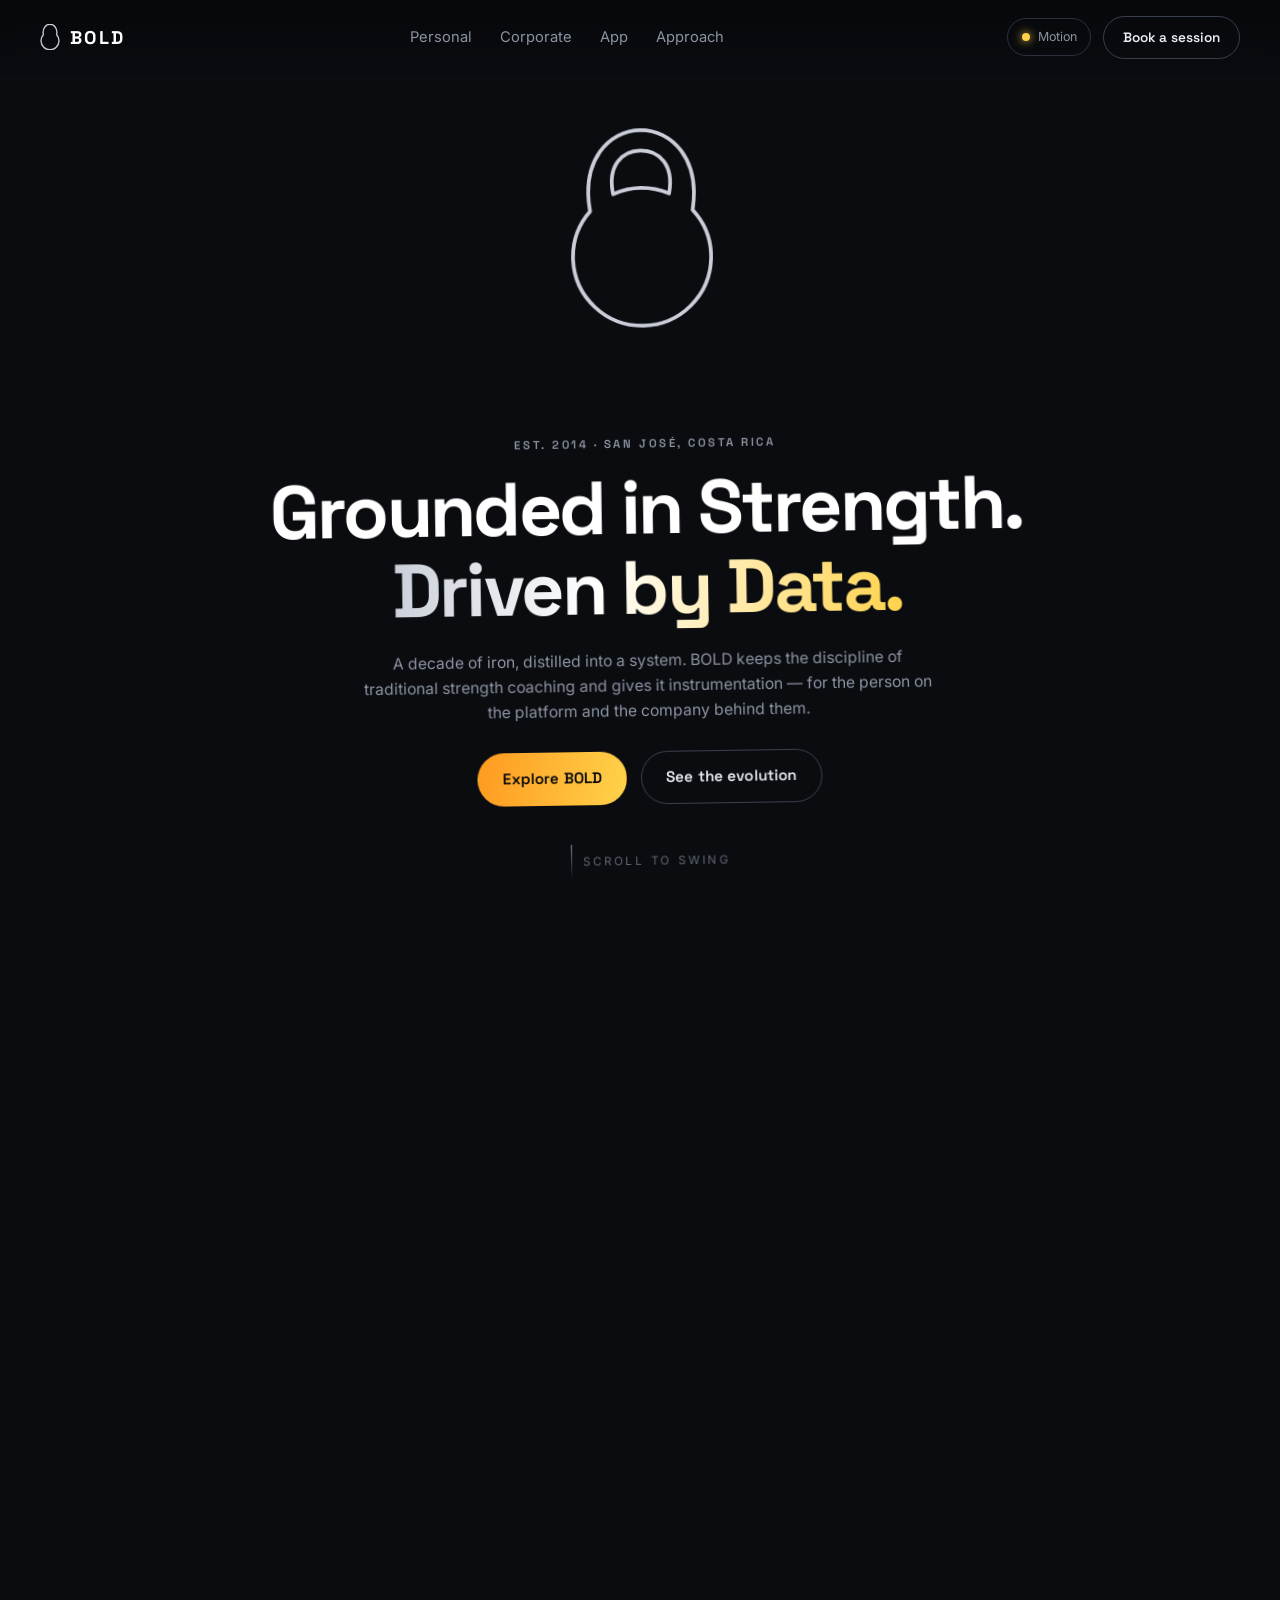
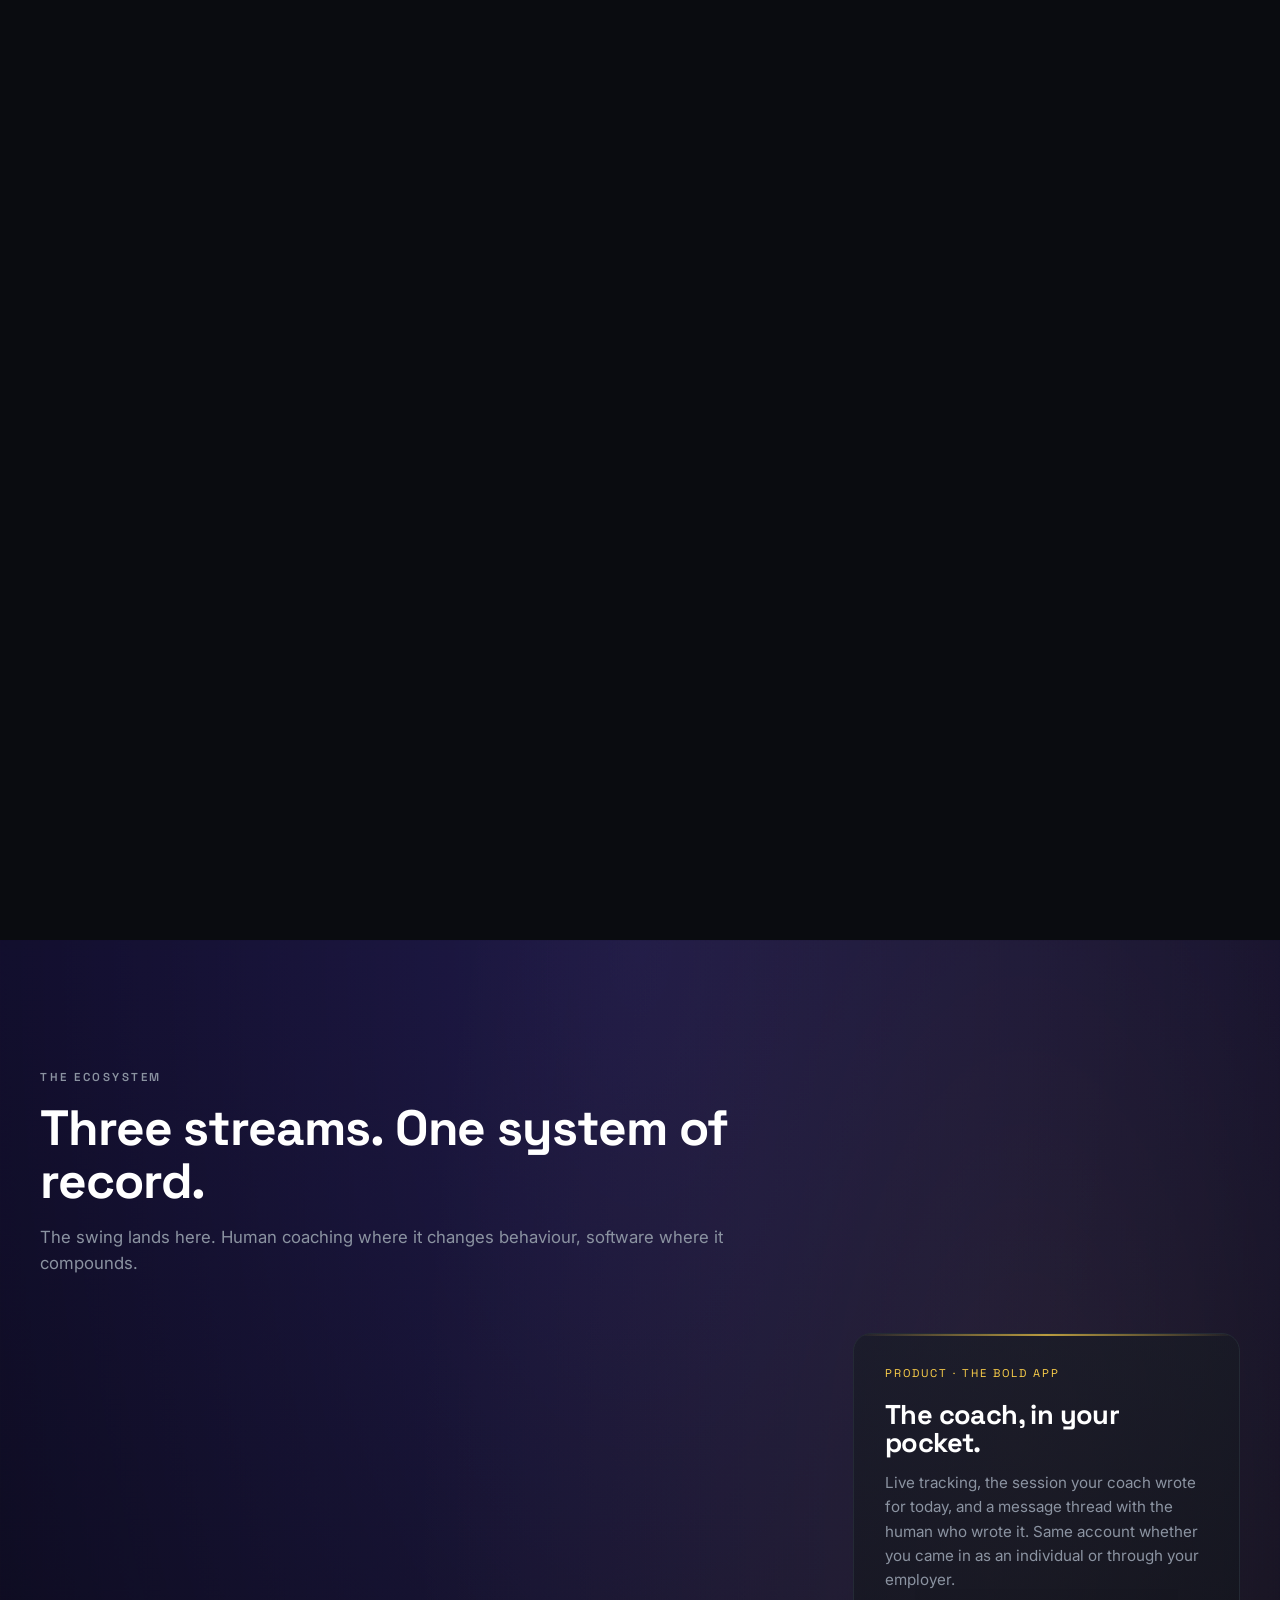
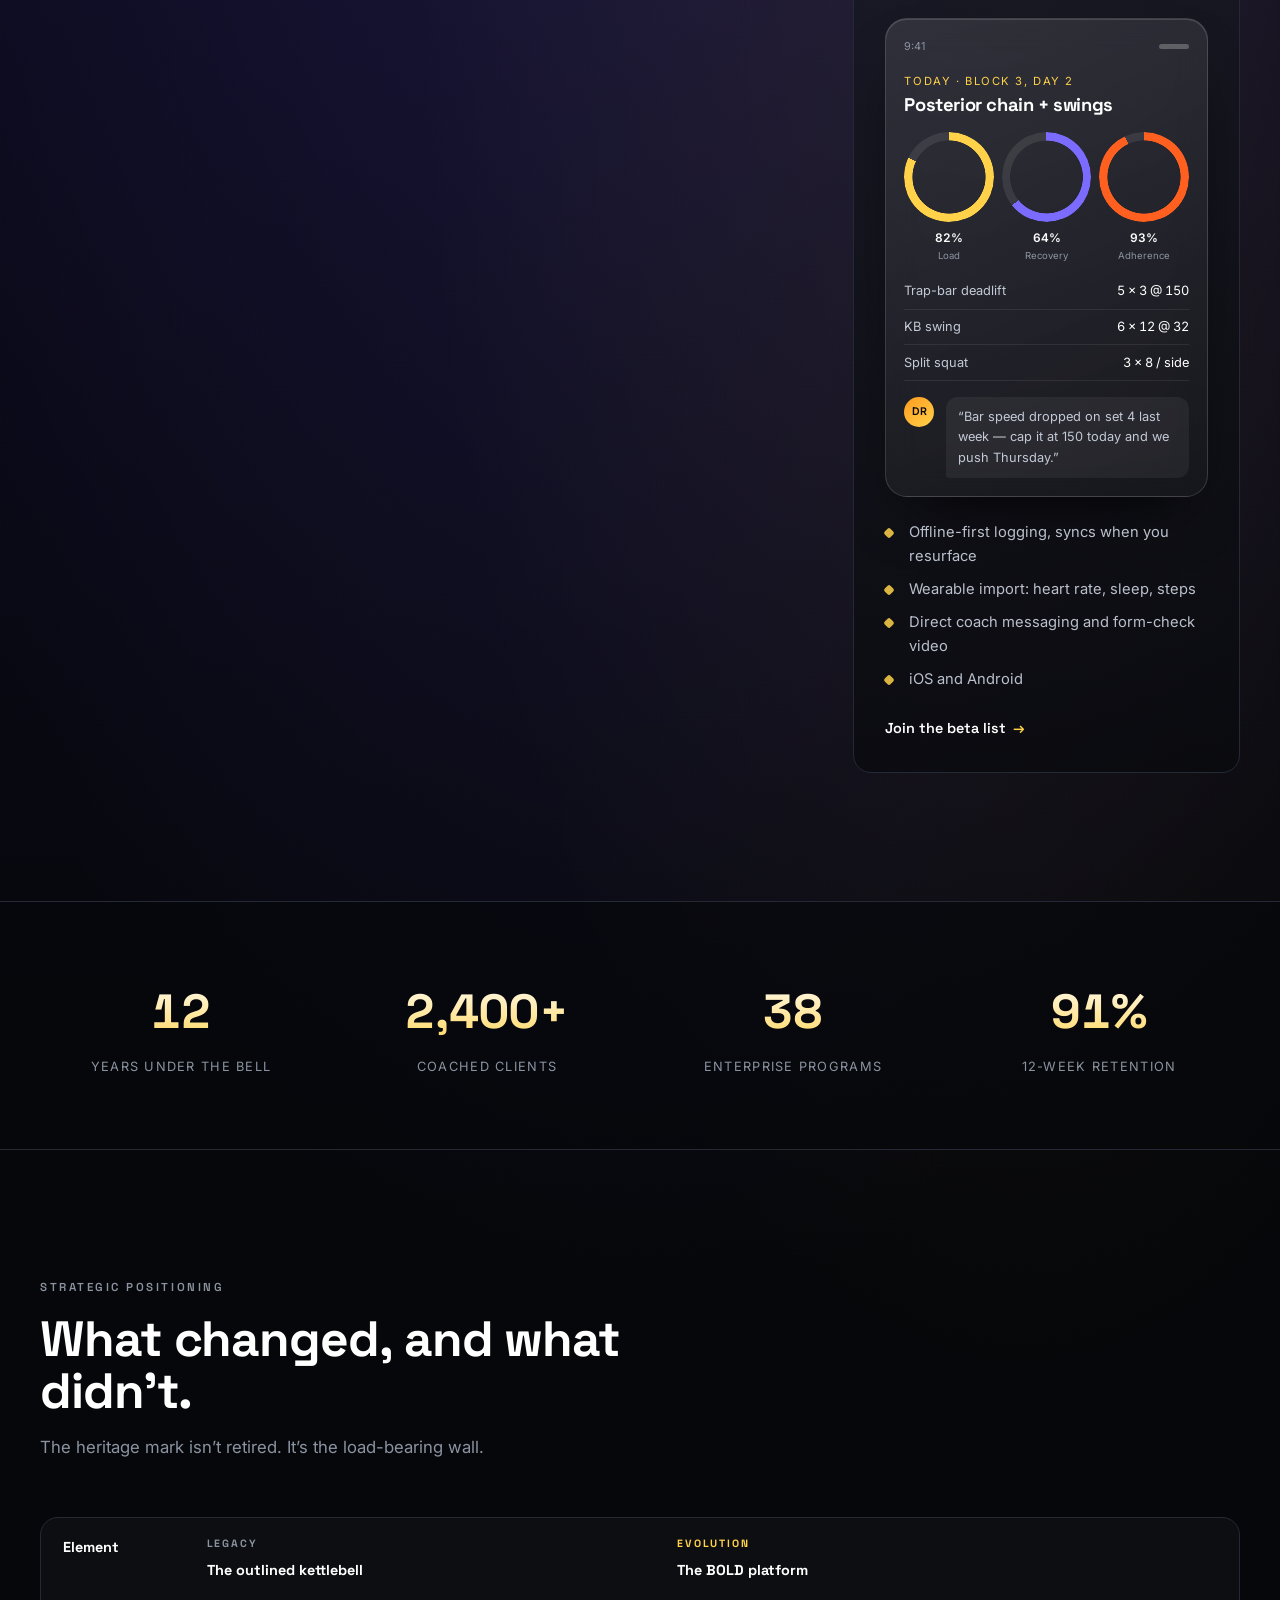
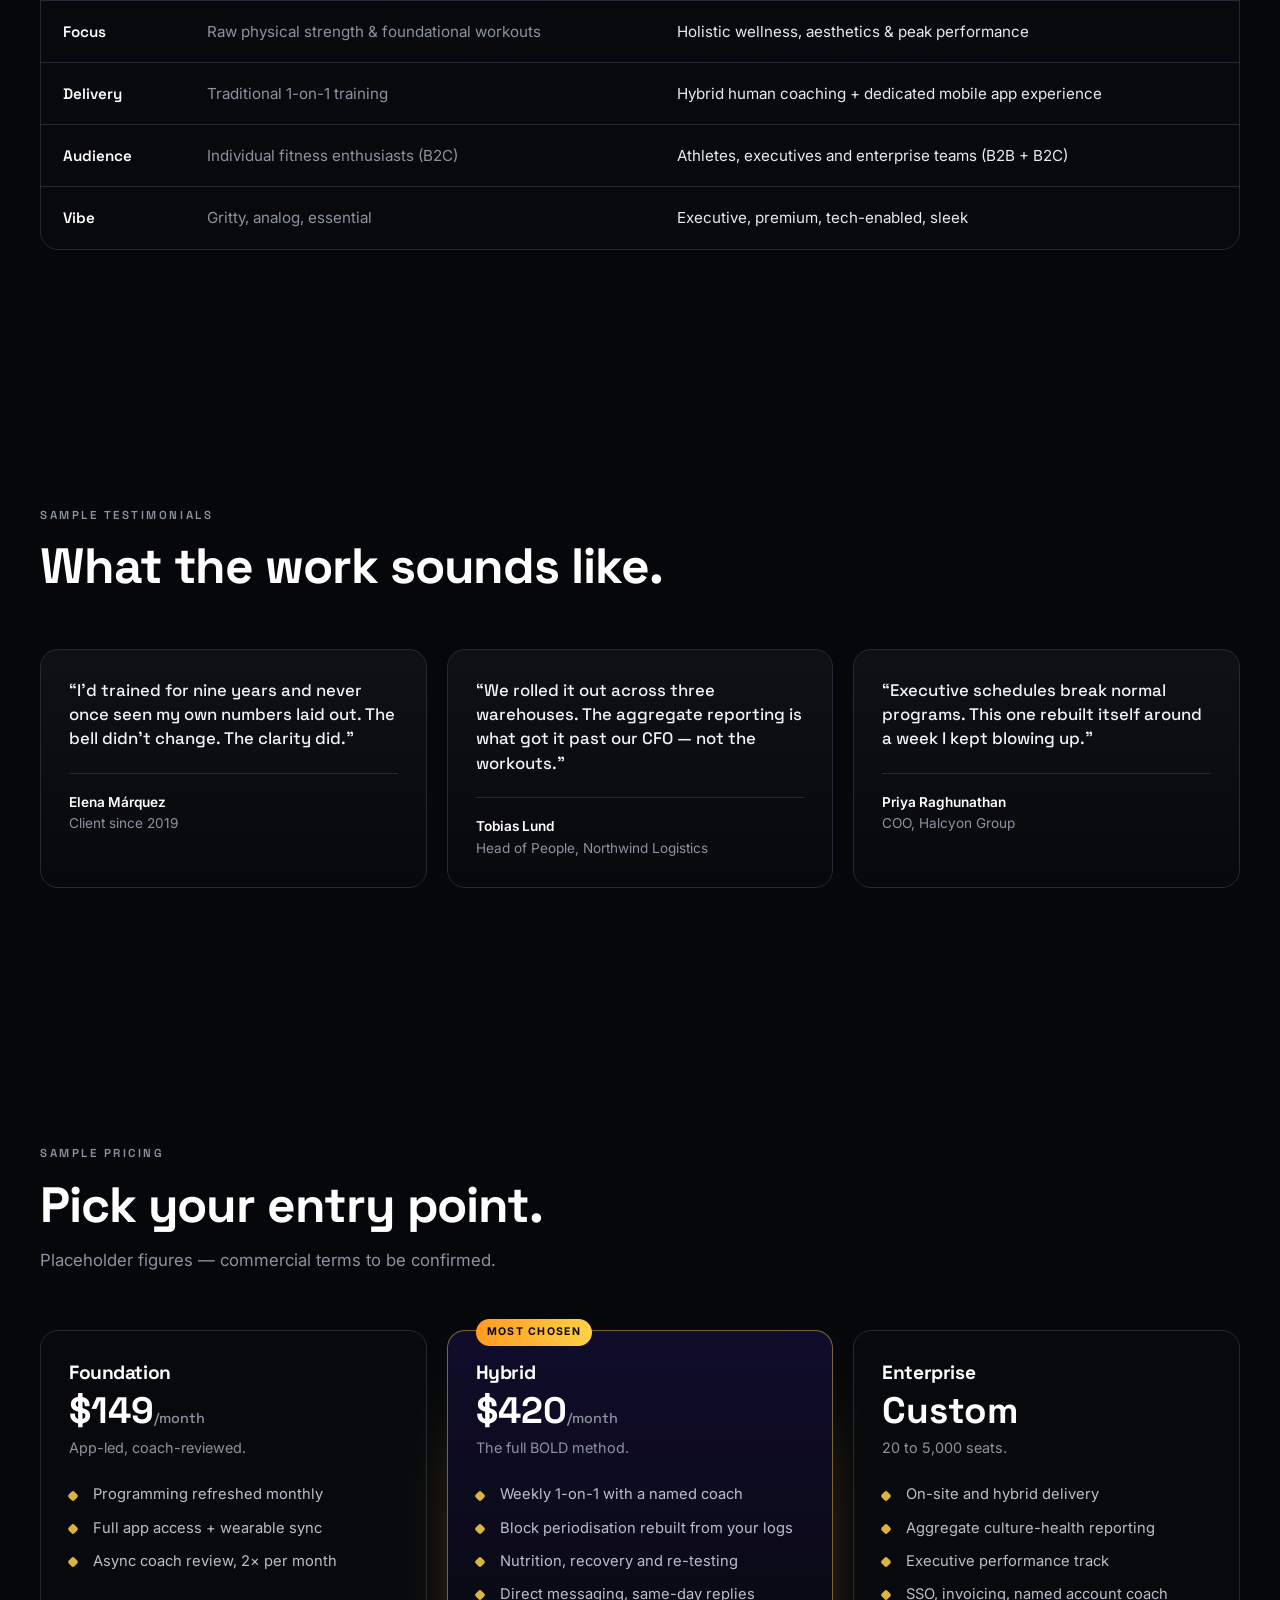
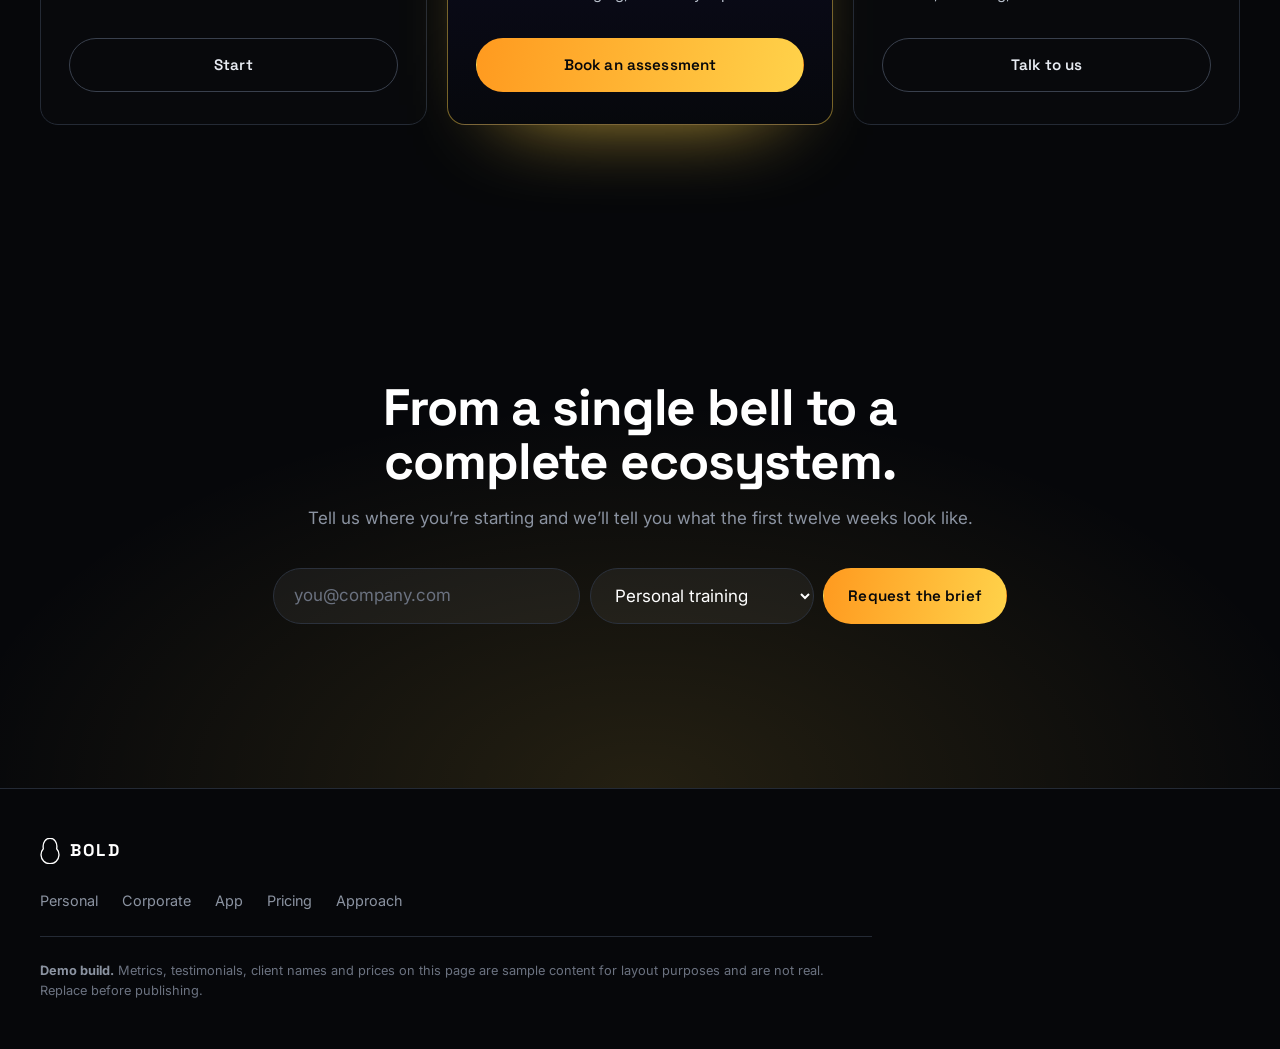
==== index.html @ ef9fe07c "Add "The Arc of Power" landing page for BOLD A single-page site built around the physics of a kettle" ====
<!doctype html>
<html lang="en" data-motion="full" data-phase="legacy">
<head>
<meta charset="utf-8">
<meta name="viewport" content="width=device-width, initial-scale=1">
<title>BOLD — The Arc of Power</title>
<meta name="description" content="Grounded in Strength. Driven by Data. BOLD is hybrid human coaching plus a dedicated app — for individuals, athletes, executives and enterprise teams.">
<meta name="color-scheme" content="dark">

<link rel="preconnect" href="https://fonts.googleapis.com">
<link rel="preconnect" href="https://fonts.gstatic.com" crossorigin>
<link rel="stylesheet" href="https://fonts.googleapis.com/css2?family=Space+Grotesk:wght@500;600;700&family=Inter:wght@400;500;600&display=swap">
<link rel="stylesheet" href="css/styles.css">
</head>
<body>

<a class="skip-link" href="#ecosystem">Skip the animated intro</a>

<!-- ============================================================
     NAV
     ============================================================ -->
<header class="nav" id="nav">
  <a class="nav__brand" href="#top" aria-label="BOLD home">
    <svg class="nav__glyph" viewBox="24 28 152 214" aria-hidden="true" focusable="false">
      <path d="M45 116.5C36 62 66 30 100 30C134 30 164 62 155 116.5A74 74 0 1 1 45 116.5Z" fill="none" stroke="currentColor" stroke-width="11" stroke-linecap="round" stroke-linejoin="round"/>
    </svg>
    <span class="nav__word">BOLD</span>
  </a>

  <nav class="nav__links" aria-label="Primary">
    <a href="#personal">Personal</a>
    <a href="#corporate">Corporate</a>
    <a href="#app">App</a>
    <a href="#matrix">Approach</a>
  </nav>

  <div class="nav__actions">
    <button type="button" class="motion-toggle" id="motionToggle" aria-pressed="true">
      <span class="motion-toggle__dot" aria-hidden="true"></span>
      <span class="motion-toggle__label">Motion</span>
    </button>
    <a class="btn btn--ghost nav__cta" href="#contact">Book a session</a>
  </div>
</header>

<!-- ============================================================
     THE ARC OF POWER — animated stage (Phases 1 → 2 → 3)
     Scroll-scrubbed. Replaced by #stage-static in reduced motion.
     ============================================================ -->
<section class="stage" id="stage" aria-label="The Arc of Power introduction">
  <div class="stage__sticky">
    <div class="stage__tilt" id="stageTilt">

      <canvas class="stage__gl" id="gl" aria-hidden="true"></canvas>
      <canvas class="stage__trail" id="trail" aria-hidden="true"></canvas>

      <!-- PHASE 1 · the heritage mark: 2D outlined kettlebell -->
      <svg class="legacy-mark" id="legacyMark" viewBox="24 28 152 214" aria-hidden="true" focusable="false">
        <g fill="none" stroke="currentColor" stroke-width="4" stroke-linecap="round" stroke-linejoin="round">
          <path d="M45 116.5C36 62 66 30 100 30C134 30 164 62 155 116.5A74 74 0 1 1 45 116.5Z"/>
          <path d="M70 98.4C64 68 80 52 100 52C120 52 136 68 130 98.4A74 74 0 0 0 70 98.4Z"/>
        </g>
      </svg>

      <div class="stage__layer stage__layer--hero" id="heroCopy">
        <p class="eyebrow">
          <!-- DEMO COPY: founding year + city are placeholders, not verified facts. -->
          Est. 2014 · San José, Costa Rica
        </p>
        <h1 class="hero__title">Grounded in Strength.<br><em>Driven by Data.</em></h1>
        <p class="hero__sub">
          A decade of iron, distilled into a system. BOLD keeps the discipline of
          traditional strength coaching and gives it instrumentation — for the person
          on the platform and the company behind them.
        </p>
        <div class="hero__actions">
          <a class="btn btn--primary" href="#ecosystem" id="exploreCta">Explore BOLD</a>
          <a class="btn btn--ghost" href="#matrix">See the evolution</a>
        </div>
        <p class="scroll-cue" aria-hidden="true"><span></span>Scroll to swing</p>
      </div>

      <!-- PHASE 2 + 3 · copywriting hooks, scrubbed by scroll position -->
      <div class="stage__layer stage__layer--hooks" aria-hidden="true">
        <p class="hook" data-hook="0">Every motion begins with momentum.</p>
        <p class="hook" data-hook="1">Iron built the foundation.<br>Intelligence scales the results.</p>
        <p class="hook" data-hook="2">From a single bell to a complete ecosystem.<br><strong>Welcome to BOLD.</strong></p>
      </div>

      <div class="stage__wipe" id="stageWipe" aria-hidden="true"></div>

      <!-- PHASE 3 · the energy path splits into three streams -->
      <svg class="streams" id="streams" viewBox="0 0 1000 1000" preserveAspectRatio="none" aria-hidden="true">
        <defs>
          <linearGradient id="streamGrad" x1="0.5" y1="0" x2="0.5" y2="1">
            <stop offset="0" stop-color="#ffd24a"/>
            <stop offset="0.45" stop-color="#ff9a1f"/>
            <stop offset="1" stop-color="#7b6bff"/>
          </linearGradient>
        </defs>
        <g fill="none" stroke="url(#streamGrad)" stroke-width="2.5" stroke-linecap="round" vector-effect="non-scaling-stroke">
          <path class="streams__path" pathLength="1" d="M560 300C560 540 300 640 150 980"/>
          <path class="streams__path" pathLength="1" d="M560 300C560 580 500 720 505 995"/>
          <path class="streams__path" pathLength="1" d="M560 300C560 540 800 640 855 980"/>
        </g>
      </svg>

    </div>
  </div>
</section>

<!-- ============================================================
     REDUCED-MOTION TWIN — a composed static telling of the same
     three phases. Not "animation off": its own layout.
     ============================================================ -->
<section class="static-stage" id="stage-static" aria-label="The Arc of Power">
  <div class="wrap">
    <p class="eyebrow">
      <!-- DEMO COPY: founding year + city are placeholders. -->
      Est. 2014 · San José, Costa Rica
    </p>
    <h1 class="hero__title hero__title--static">Grounded in Strength. <em>Driven by Data.</em></h1>
    <p class="hero__sub">
      A decade of iron, distilled into a system. BOLD keeps the discipline of
      traditional strength coaching and gives it instrumentation — for the person
      on the platform and the company behind them.
    </p>
    <div class="hero__actions">
      <a class="btn btn--primary" href="#ecosystem">Explore BOLD</a>
      <a class="btn btn--ghost" href="#matrix">See the evolution</a>
    </div>

    <ol class="phases">
      <li class="phase phase--1">
        <div class="phase__art">
          <svg viewBox="24 28 152 214" aria-hidden="true">
            <g fill="none" stroke="currentColor" stroke-width="4" stroke-linecap="round" stroke-linejoin="round">
              <path d="M45 116.5C36 62 66 30 100 30C134 30 164 62 155 116.5A74 74 0 1 1 45 116.5Z"/><path d="M70 98.4C64 68 80 52 100 52C120 52 136 68 130 98.4A74 74 0 0 0 70 98.4Z"/>
            </g>
          </svg>
        </div>
        <p class="phase__step">Phase 01 · Foundation</p>
        <h2 class="phase__title">The outlined bell</h2>
        <p class="phase__body">One mark. Raw physical strength, foundational work, nothing decorative. This is where the practice starts and what everything after it is measured against.</p>
        <p class="phase__hook">“Every motion begins with momentum.”</p>
      </li>

      <li class="phase phase--2">
        <div class="phase__art">
          <svg viewBox="0 0 260 240" aria-hidden="true">
            <path d="M34 214C34 118 96 42 186 34" fill="none" stroke="var(--amber)" stroke-width="3" stroke-linecap="round" stroke-dasharray="1 9"/>
            <path d="M34 214C34 130 88 58 170 44" fill="none" stroke="var(--amber)" stroke-width="14" stroke-linecap="round" opacity=".18"/>
            <g transform="translate(132 4) scale(.38)" fill="none" stroke="var(--gold)" stroke-width="9" stroke-linecap="round" stroke-linejoin="round">
              <path d="M45 116.5C36 62 66 30 100 30C134 30 164 62 155 116.5A74 74 0 1 1 45 116.5Z"/><path d="M70 98.4C64 68 80 52 100 52C120 52 136 68 130 98.4A74 74 0 0 0 70 98.4Z"/>
            </g>
          </svg>
        </div>
        <p class="phase__step">Phase 02 · The swing</p>
        <h2 class="phase__title">Momentum, traced</h2>
        <p class="phase__body">The bell takes on mass, depth and a path. The arc it burns into the screen is the energy transfer itself — load, drive, float, return.</p>
        <p class="phase__hook">“Iron built the foundation. Intelligence scales the results.”</p>
      </li>

      <li class="phase phase--3">
        <div class="phase__art">
          <svg viewBox="40 48 180 176" aria-hidden="true">
            <g stroke="var(--gold)" stroke-width="1.2" opacity=".55">
              <path d="M60 120 128 74M128 74 196 118M60 120 96 176M96 176 168 168M168 168 196 118M128 74 132 132M132 132 96 176M132 132 168 168" fill="none"/>
            </g>
            <g fill="var(--gold)">
              <circle cx="128" cy="74" r="6"/><circle cx="60" cy="120" r="4"/>
              <circle cx="196" cy="118" r="4.5"/><circle cx="96" cy="176" r="5"/>
              <circle cx="168" cy="168" r="4"/><circle cx="132" cy="132" r="7"/>
            </g>
            <g fill="var(--violet)">
              <circle cx="84" cy="58" r="2.5"/><circle cx="212" cy="76" r="2"/>
              <circle cx="48" cy="184" r="2.5"/><circle cx="206" cy="196" r="3"/>
              <circle cx="150" cy="212" r="2"/>
            </g>
          </svg>
        </div>
        <p class="phase__step">Phase 03 · Impact</p>
        <h2 class="phase__title">Iron becomes intelligence</h2>
        <p class="phase__body">At peak elevation the bell resolves into data — reps, loads, recovery, adherence — and splits into three streams: personal coaching, corporate wellness, and the app that holds both.</p>
        <p class="phase__hook">“From a single bell to a complete ecosystem. Welcome to BOLD.”</p>
      </li>
    </ol>
  </div>
</section>

<!-- ============================================================
     THE NEW HORIZON — modern ecosystem
     ============================================================ -->
<main id="ecosystem">

  <section class="pillars" aria-labelledby="pillars-title">
    <div class="wrap">
      <header class="section-head">
        <p class="eyebrow">The ecosystem</p>
        <h2 class="section-title" id="pillars-title">Three streams. One system of record.</h2>
        <p class="section-sub">The swing lands here. Human coaching where it changes behaviour, software where it compounds.</p>
      </header>

      <div class="pillars__grid">

        <!-- ---------- B2C ---------- -->
        <article class="pillar pillar--b2c" id="personal">
          <div class="pillar__tag">B2C · Personal Training</div>
          <h3 class="pillar__title">One-on-one, engineered.</h3>
          <p class="pillar__body">
            A dedicated coach, a periodised block, and a number attached to every claim.
            You keep the barbell and the bell — you lose the guesswork about whether it worked.
          </p>

          <!-- DEMO DATA: the figures in this transformation card are fabricated for layout. -->
          <div class="transform-card" data-demo-copy="true">
            <div class="transform-card__head">
              <span>12-week block · sample client</span>
              <span class="pill pill--gold">+11.4% strength</span>
            </div>
            <div class="bars">
              <div class="bar"><span class="bar__label">Trap-bar deadlift</span><span class="bar__val">142 → 165 kg</span><span class="bar__track"><i style="--w:78%"></i></span></div>
              <div class="bar"><span class="bar__label">Swing volume</span><span class="bar__val">+2,400 reps</span><span class="bar__track"><i style="--w:64%"></i></span></div>
              <div class="bar"><span class="bar__label">Session adherence</span><span class="bar__val">91%</span><span class="bar__track"><i style="--w:91%"></i></span></div>
              <div class="bar"><span class="bar__label">Resting HR</span><span class="bar__val">64 → 57 bpm</span><span class="bar__track"><i style="--w:47%"></i></span></div>
            </div>
          </div>

          <ul class="ticks">
            <li>Weekly 1-on-1, in person or remote</li>
            <li>Programming rebuilt every block from your own logs</li>
            <li>Nutrition and recovery handled by the same coach</li>
            <li>Movement screen and re-test every 12 weeks</li>
          </ul>
          <a class="link-arrow" href="#contact">Start with an assessment</a>
        </article>

        <!-- ---------- B2B ---------- -->
        <article class="pillar pillar--b2b" id="corporate">
          <div class="pillar__tag">B2B · Corporate Wellness</div>
          <h3 class="pillar__title">Culture you can measure.</h3>
          <p class="pillar__body">
            Programs that scale across sites and shifts, with a reporting layer your
            People team can actually take to a board meeting. Individual data stays private;
            you see the aggregate.
          </p>

          <!-- DEMO DATA: every metric in this dashboard mock is fabricated for layout. -->
          <div class="dash" data-demo-copy="true">
            <div class="dash__head">
              <span class="dash__title">Team health · Q3</span>
              <span class="pill">Northwind Logistics</span>
            </div>
            <div class="dash__grid">
              <div class="stat"><span class="stat__num">312</span><span class="stat__lab">Enrolled</span></div>
              <div class="stat"><span class="stat__num">74%</span><span class="stat__lab">Weekly active</span></div>
              <div class="stat"><span class="stat__num">−18%</span><span class="stat__lab">Sick days</span></div>
              <div class="stat"><span class="stat__num">8.4</span><span class="stat__lab">Culture score</span></div>
            </div>
            <div class="spark" aria-hidden="true">
              <svg viewBox="0 0 300 64" preserveAspectRatio="none">
                <path d="M0 50 L30 46 L60 48 L90 38 L120 40 L150 30 L180 26 L210 28 L240 18 L270 14 L300 8"
                      fill="none" stroke="var(--gold)" stroke-width="2"/>
                <path d="M0 50 L30 46 L60 48 L90 38 L120 40 L150 30 L180 26 L210 28 L240 18 L270 14 L300 8 L300 64 L0 64Z"
                      fill="url(#sparkFill)" opacity=".22"/>
                <defs><linearGradient id="sparkFill" x1="0" y1="0" x2="0" y2="1">
                  <stop offset="0" stop-color="#ffd24a"/><stop offset="1" stop-color="#ffd24a" stop-opacity="0"/>
                </linearGradient></defs>
              </svg>
            </div>
          </div>

          <ul class="ticks">
            <li>On-site and hybrid programming, 20–5,000 people</li>
            <li>Aggregate dashboards — no individual health data exposed</li>
            <li>Executive performance track for leadership teams</li>
            <li>SSO, invoicing and a named account coach</li>
          </ul>
          <a class="link-arrow" href="#contact">Request the enterprise brief</a>
        </article>

        <!-- ---------- APP ---------- -->
        <article class="pillar pillar--app" id="app">
          <div class="pillar__tag">Product · The BOLD App</div>
          <h3 class="pillar__title">The coach, in your pocket.</h3>
          <p class="pillar__body">
            Live tracking, the session your coach wrote for today, and a message thread
            with the human who wrote it. Same account whether you came in as an
            individual or through your employer.
          </p>

          <!-- DEMO DATA: the app preview shows fabricated sessions, metrics and messages. -->
          <div class="phone" data-demo-copy="true" aria-label="BOLD app preview">
            <div class="phone__glass">
              <div class="phone__bar"><span>9:41</span><span class="phone__dots" aria-hidden="true"></span></div>
              <p class="phone__greet">Today · Block 3, Day 2</p>
              <h4 class="phone__session">Posterior chain + swings</h4>
              <div class="rings">
                <div class="ring" style="--p:.82"><span>82%</span><small>Load</small></div>
                <div class="ring ring--alt" style="--p:.64"><span>64%</span><small>Recovery</small></div>
                <div class="ring ring--third" style="--p:.93"><span>93%</span><small>Adherence</small></div>
              </div>
              <ul class="phone__list">
                <li><span>Trap-bar deadlift</span><span>5 × 3 @ 150</span></li>
                <li><span>KB swing</span><span>6 × 12 @ 32</span></li>
                <li><span>Split squat</span><span>3 × 8 / side</span></li>
              </ul>
              <div class="phone__msg">
                <span class="avatar" aria-hidden="true">DR</span>
                <p>“Bar speed dropped on set 4 last week — cap it at 150 today and we push Thursday.”</p>
              </div>
            </div>
          </div>

          <ul class="ticks">
            <li>Offline-first logging, syncs when you resurface</li>
            <li>Wearable import: heart rate, sleep, steps</li>
            <li>Direct coach messaging and form-check video</li>
            <li>iOS and Android</li>
          </ul>
          <a class="link-arrow" href="#contact">Join the beta list</a>
        </article>
      </div>
    </div>
  </section>

  <!-- ---------- METRICS BAND ---------- -->
  <!-- DEMO DATA: all four figures below are fabricated placeholders. -->
  <section class="metrics" aria-label="BOLD by the numbers" data-demo-copy="true">
    <div class="wrap metrics__grid">
      <div class="metric"><span class="metric__num" data-count="12">12</span><span class="metric__lab">Years under the bell</span></div>
      <div class="metric"><span class="metric__num" data-count="2400">2,400+</span><span class="metric__lab">Coached clients</span></div>
      <div class="metric"><span class="metric__num" data-count="38">38</span><span class="metric__lab">Enterprise programs</span></div>
      <div class="metric"><span class="metric__num" data-count="91">91%</span><span class="metric__lab">12-week retention</span></div>
    </div>
  </section>

  <!-- ---------- POSITIONING MATRIX ---------- -->
  <section class="matrix" id="matrix" aria-labelledby="matrix-title">
    <div class="wrap">
      <header class="section-head">
        <p class="eyebrow">Strategic positioning</p>
        <h2 class="section-title" id="matrix-title">What changed, and what didn’t.</h2>
        <p class="section-sub">The heritage mark isn’t retired. It’s the load-bearing wall.</p>
      </header>

      <div class="matrix__scroll">
        <table class="matrix__table">
          <caption class="sr-only">Legacy positioning compared with the BOLD platform</caption>
          <thead>
            <tr>
              <th scope="col">Element</th>
              <th scope="col"><span class="col-tag col-tag--legacy">Legacy</span> The outlined kettlebell</th>
              <th scope="col"><span class="col-tag col-tag--bold">Evolution</span> The BOLD platform</th>
            </tr>
          </thead>
          <tbody>
            <tr>
              <th scope="row">Focus</th>
              <td>Raw physical strength &amp; foundational workouts</td>
              <td>Holistic wellness, aesthetics &amp; peak performance</td>
            </tr>
            <tr>
              <th scope="row">Delivery</th>
              <td>Traditional 1-on-1 training</td>
              <td>Hybrid human coaching + dedicated mobile app experience</td>
            </tr>
            <tr>
              <th scope="row">Audience</th>
              <td>Individual fitness enthusiasts (B2C)</td>
              <td>Athletes, executives and enterprise teams (B2B + B2C)</td>
            </tr>
            <tr>
              <th scope="row">Vibe</th>
              <td>Gritty, analog, essential</td>
              <td>Executive, premium, tech-enabled, sleek</td>
            </tr>
          </tbody>
        </table>
      </div>
    </div>
  </section>

  <!-- ---------- TESTIMONIALS ---------- -->
  <!-- DEMO DATA: all three quotes, names, roles and companies below are fabricated.
       They are sample copy for layout only and must be replaced with real,
       permissioned testimonials before this page is published. -->
  <section class="voices" aria-labelledby="voices-title" data-demo-copy="true">
    <div class="wrap">
      <header class="section-head">
        <p class="eyebrow">Sample testimonials</p>
        <h2 class="section-title" id="voices-title">What the work sounds like.</h2>
      </header>
      <div class="voices__grid">
        <figure class="voice">
          <blockquote>“I’d trained for nine years and never once seen my own numbers laid out. The bell didn’t change. The clarity did.”</blockquote>
          <figcaption><strong>Elena Márquez</strong><span>Client since 2019</span></figcaption>
        </figure>
        <figure class="voice">
          <blockquote>“We rolled it out across three warehouses. The aggregate reporting is what got it past our CFO — not the workouts.”</blockquote>
          <figcaption><strong>Tobias Lund</strong><span>Head of People, Northwind Logistics</span></figcaption>
        </figure>
        <figure class="voice">
          <blockquote>“Executive schedules break normal programs. This one rebuilt itself around a week I kept blowing up.”</blockquote>
          <figcaption><strong>Priya Raghunathan</strong><span>COO, Halcyon Group</span></figcaption>
        </figure>
      </div>
    </div>
  </section>

  <!-- ---------- PRICING ---------- -->
  <!-- DEMO DATA: every price, inclusion and seat count below is fabricated. -->
  <section class="plans" id="plans" aria-labelledby="plans-title" data-demo-copy="true">
    <div class="wrap">
      <header class="section-head">
        <p class="eyebrow">Sample pricing</p>
        <h2 class="section-title" id="plans-title">Pick your entry point.</h2>
        <p class="section-sub">Placeholder figures — commercial terms to be confirmed.</p>
      </header>
      <div class="plans__grid">
        <article class="plan">
          <h3 class="plan__name">Foundation</h3>
          <p class="plan__price">$149<span>/month</span></p>
          <p class="plan__note">App-led, coach-reviewed.</p>
          <ul class="ticks">
            <li>Programming refreshed monthly</li>
            <li>Full app access + wearable sync</li>
            <li>Async coach review, 2× per month</li>
          </ul>
          <a class="btn btn--ghost btn--block" href="#contact">Start</a>
        </article>
        <article class="plan plan--featured">
          <span class="plan__flag">Most chosen</span>
          <h3 class="plan__name">Hybrid</h3>
          <p class="plan__price">$420<span>/month</span></p>
          <p class="plan__note">The full BOLD method.</p>
          <ul class="ticks">
            <li>Weekly 1-on-1 with a named coach</li>
            <li>Block periodisation rebuilt from your logs</li>
            <li>Nutrition, recovery and re-testing</li>
            <li>Direct messaging, same-day replies</li>
          </ul>
          <a class="btn btn--primary btn--block" href="#contact">Book an assessment</a>
        </article>
        <article class="plan">
          <h3 class="plan__name">Enterprise</h3>
          <p class="plan__price">Custom</p>
          <p class="plan__note">20 to 5,000 seats.</p>
          <ul class="ticks">
            <li>On-site and hybrid delivery</li>
            <li>Aggregate culture-health reporting</li>
            <li>Executive performance track</li>
            <li>SSO, invoicing, named account coach</li>
          </ul>
          <a class="btn btn--ghost btn--block" href="#contact">Talk to us</a>
        </article>
      </div>
    </div>
  </section>

  <!-- ---------- CTA ---------- -->
  <section class="cta" id="contact" aria-labelledby="cta-title">
    <div class="wrap cta__inner">
      <h2 class="cta__title" id="cta-title">From a single bell to a complete ecosystem.</h2>
      <p class="cta__sub">Tell us where you’re starting and we’ll tell you what the first twelve weeks look like.</p>
      <form class="cta__form" id="ctaForm" novalidate>
        <label class="sr-only" for="email">Email address</label>
        <input id="email" name="email" type="email" inputmode="email" autocomplete="email" placeholder="you@company.com" required>
        <label class="sr-only" for="track">I'm interested in</label>
        <select id="track" name="track">
          <option value="b2c">Personal training</option>
          <option value="b2b">Corporate wellness</option>
          <option value="app">The BOLD app</option>
        </select>
        <button class="btn btn--primary" type="submit">Request the brief</button>
      </form>
      <p class="cta__status" id="ctaStatus" role="status"></p>
      <!-- NOTE: this form is a front-end demo only — it is not wired to any backend. -->
    </div>
  </section>

  <footer class="foot">
    <div class="wrap foot__inner">
      <div class="foot__brand">
        <svg class="nav__glyph" viewBox="24 28 152 214" aria-hidden="true">
          <path d="M45 116.5C36 62 66 30 100 30C134 30 164 62 155 116.5A74 74 0 1 1 45 116.5Z" fill="none" stroke="currentColor" stroke-width="11" stroke-linecap="round" stroke-linejoin="round"/>
        </svg>
        <span>BOLD</span>
      </div>
      <nav class="foot__links" aria-label="Footer">
        <a href="#personal">Personal</a><a href="#corporate">Corporate</a>
        <a href="#app">App</a><a href="#plans">Pricing</a><a href="#matrix">Approach</a>
      </nav>
      <p class="foot__note">
        <strong>Demo build.</strong> Metrics, testimonials, client names and prices on this
        page are sample content for layout purposes and are not real. Replace before publishing.
      </p>
    </div>
  </footer>
</main>

<!-- three.js r128, vendored locally: no CDN dependency, page works offline.
     Licence in js/vendor/THREE-LICENSE.txt -->
<script src="js/vendor/three.min.js"></script>
<script src="js/swing-scene.js"></script>
<script src="js/main.js"></script>
</body>
</html>
---- css/styles.css ----
/* ============================================================
   BOLD — The Arc of Power
   Palette moves: charcoal/silver (legacy) → amber (transition)
   → obsidian/indigo/electric gold (BOLD). --bg/--accent/--glow
   are re-written by js/main.js as you scroll.
   ============================================================ */

:root{
  /* fixed brand ramp */
  --obsidian:#06070a;
  --char-900:#0a0c10;
  --char-800:#101319;
  --char-700:#171b23;
  --line:#242a35;
  --silver:#c9ced8;
  --silver-dim:#8b93a1;
  --amber:#ff9a1f;
  --ember:#ff5f1f;
  --gold:#ffd24a;
  --indigo:#171142;
  --indigo-lo:#0d0a24;
  --violet:#7b6bff;

  /* phase-reactive (JS writes these) */
  --bg:#0a0c10;
  --accent:#c9ced8;
  --glow:255,154,31;
  --glow-a:0;

  --font-display:"Space Grotesk","Helvetica Neue",Arial,sans-serif;
  --font-body:"Inter",-apple-system,BlinkMacSystemFont,"Segoe UI",Roboto,sans-serif;
  --wrap:1200px;
  --r:18px;
  --ease:cubic-bezier(.22,.61,.36,1);
}

*,*::before,*::after{box-sizing:border-box}
html{scroll-behavior:smooth;-webkit-text-size-adjust:100%}
body{
  margin:0;
  background:var(--bg);
  color:var(--silver);
  font:400 17px/1.6 var(--font-body);
  overflow-x:hidden;
}
img,svg{max-width:100%}
h1,h2,h3,h4{font-family:var(--font-display);font-weight:700;letter-spacing:-.022em;line-height:1.06;margin:0;color:#fff}
p{margin:0}
a{color:inherit}
button,input,select{font:inherit;color:inherit}

.wrap{width:min(100% - 2.5rem,var(--wrap));margin-inline:auto}
.sr-only{position:absolute;width:1px;height:1px;padding:0;margin:-1px;overflow:hidden;clip:rect(0 0 0 0);white-space:nowrap;border:0}
.skip-link{position:fixed;top:-100px;left:1rem;z-index:200;background:var(--gold);color:#000;padding:.7rem 1rem;border-radius:10px;font-weight:600;text-decoration:none}
.skip-link:focus{top:1rem}
:focus-visible{outline:2px solid var(--gold);outline-offset:3px;border-radius:6px}

/* ---------------- buttons ---------------- */
.btn{
  --btn-fg:#06070a;
  display:inline-flex;align-items:center;justify-content:center;gap:.5rem;
  padding:.85rem 1.5rem;border-radius:999px;border:1px solid transparent;
  font-family:var(--font-display);font-weight:600;font-size:.95rem;letter-spacing:.01em;
  text-decoration:none;cursor:pointer;white-space:nowrap;
  transition:transform .25s var(--ease),box-shadow .35s var(--ease),background-color .3s,border-color .3s,color .3s;
}
.btn--primary{background:linear-gradient(100deg,var(--amber),var(--gold));color:var(--btn-fg);box-shadow:0 0 0 rgba(255,196,74,0)}
.btn--primary:hover{transform:translateY(-2px);box-shadow:0 14px 40px -10px rgba(255,180,60,.55)}
.btn--ghost{background:transparent;border-color:#39404d;color:#e8ecf3}
.btn--ghost:hover{border-color:var(--gold);color:var(--gold);transform:translateY(-2px)}
.btn--block{width:100%}

.eyebrow{
  font-family:var(--font-display);font-weight:600;font-size:.72rem;
  letter-spacing:.22em;text-transform:uppercase;color:var(--silver-dim);margin-bottom:1rem;
}
.section-head{max-width:44rem;margin-bottom:3.5rem}
.section-title{font-size:clamp(1.9rem,4.2vw,3.1rem)}
.section-sub{margin-top:1rem;color:var(--silver-dim);font-size:1.05rem}

/* ---------------- nav ---------------- */
.nav{
  position:fixed;inset:0 0 auto 0;z-index:100;
  display:flex;align-items:center;gap:1.5rem;
  padding:1rem clamp(1.25rem,4vw,2.5rem);
  background:linear-gradient(to bottom,rgba(6,7,10,.82),rgba(6,7,10,0));
  backdrop-filter:blur(10px);-webkit-backdrop-filter:blur(10px);
  transition:background-color .4s;
}
.nav.is-scrolled{background:rgba(6,7,10,.86);border-bottom:1px solid var(--line)}
.nav__brand{display:flex;align-items:center;gap:.6rem;text-decoration:none;color:var(--accent)}
.nav__glyph{width:20px;height:26px;flex:none}
.nav__word{font-family:var(--font-display);font-weight:700;font-size:1.15rem;letter-spacing:.14em;color:#fff}
.nav__links{display:flex;gap:1.75rem;margin-inline:auto;font-size:.92rem}
.nav__links a{text-decoration:none;color:var(--silver-dim);transition:color .25s}
.nav__links a:hover{color:#fff}
.nav__actions{display:flex;align-items:center;gap:.75rem}
.nav__cta{padding:.6rem 1.15rem;font-size:.85rem}

.motion-toggle{
  display:inline-flex;align-items:center;gap:.5rem;background:transparent;
  border:1px solid #2b313c;border-radius:999px;padding:.5rem .85rem;cursor:pointer;
  font-size:.78rem;color:var(--silver-dim);transition:border-color .25s,color .25s;
}
.motion-toggle:hover{border-color:var(--gold);color:var(--gold)}
.motion-toggle__dot{width:8px;height:8px;border-radius:50%;background:var(--gold);box-shadow:0 0 10px var(--gold);transition:background-color .25s,box-shadow .25s}
[data-motion="reduced"] .motion-toggle__dot{background:#4b525f;box-shadow:none}

/* ============================================================
   STAGE — the scroll-scrubbed swing
   ============================================================ */
.stage{position:relative;height:460vh;padding:0}
[data-motion="reduced"] .stage{display:none}
.stage__sticky{position:sticky;top:0;height:100vh;overflow:hidden}
.stage__tilt{position:absolute;inset:0;transform-style:preserve-3d;will-change:transform}

.stage__gl,.stage__trail{position:absolute;inset:0;width:100%;height:100%;display:block}
.stage__trail{pointer-events:none;mix-blend-mode:screen}

.legacy-mark{
  position:absolute;left:50%;top:25%;height:min(23vh,200px);width:auto;
  transform:translate(-50%,-50%);color:var(--silver);
  filter:drop-shadow(0 0 0 rgba(255,154,31,0));
  transition:color .4s;
}
.legacy-mark.is-hot{color:var(--amber);filter:drop-shadow(0 0 26px rgba(255,154,31,.65))}

.stage__layer{position:absolute;inset:0;display:grid;place-content:center;text-align:center;padding:0 1.5rem;pointer-events:none}
.stage__layer--hero{align-content:end;padding-bottom:clamp(4.5rem,11vh,6.5rem)}
.stage__layer--hero>*{pointer-events:auto}

.hero__title{font-size:clamp(2.2rem,6.4vw,4.7rem);letter-spacing:-.035em}
.hero__title em{font-style:normal;background:linear-gradient(96deg,var(--silver),#fff 40%,var(--gold));-webkit-background-clip:text;background-clip:text;color:transparent}
.hero__sub{max-width:36rem;margin:1.2rem auto 0;color:var(--silver-dim);font-size:.98rem}
.hero__actions{display:flex;gap:.85rem;justify-content:center;flex-wrap:wrap;margin-top:1.7rem}

.scroll-cue{position:absolute;left:50%;bottom:1.6rem;transform:translateX(-50%);margin:0;font-size:.72rem;letter-spacing:.24em;text-transform:uppercase;color:#5f6673;display:flex;align-items:center;gap:.7rem;justify-content:center}
.scroll-cue span{width:1px;height:34px;background:linear-gradient(var(--silver-dim),transparent);animation:cue 2.2s var(--ease) infinite}
@keyframes cue{0%{opacity:0;transform:scaleY(.2);transform-origin:top}45%{opacity:1}100%{opacity:0;transform:scaleY(1);transform-origin:top}}

.stage__layer--hooks .hook{
  position:absolute;left:50%;top:86%;transform:translate(-50%,-50%);
  width:min(90vw,46rem);
  font-family:var(--font-display);font-weight:600;
  font-size:clamp(1.35rem,3.6vw,2.6rem);line-height:1.2;color:#fff;
  opacity:0;text-wrap:balance;
  text-shadow:0 2px 30px rgba(0,0,0,.95),0 0 12px rgba(0,0,0,.9);
}
.hook[data-hook="2"]{top:58%}
.hook strong{color:var(--gold);font-weight:700}

.stage__wipe{
  position:absolute;left:50%;top:50%;width:10px;height:10px;border-radius:50%;
  transform:translate(-50%,-50%) scale(0);opacity:0;pointer-events:none;
  background:radial-gradient(circle,rgba(255,210,74,.30) 0%,rgba(123,107,255,.18) 42%,rgba(6,7,10,0) 70%);
}
.streams{position:absolute;inset:0;width:100%;height:100%;opacity:0;pointer-events:none}
.streams__path{stroke-dasharray:1;stroke-dashoffset:1;filter:drop-shadow(0 0 10px rgba(255,190,74,.75)) drop-shadow(0 0 26px rgba(255,154,31,.35))}

/* ============================================================
   REDUCED-MOTION TWIN
   ============================================================ */
.static-stage{display:none}
[data-motion="reduced"] .static-stage{display:block;padding:9rem 0 5rem;background:
  radial-gradient(120% 80% at 50% -10%,rgba(255,154,31,.10),transparent 60%),
  linear-gradient(180deg,var(--char-900),var(--obsidian));}
.hero__title--static{font-size:clamp(2.2rem,6vw,4.4rem);max-width:20ch}
[data-motion="reduced"] .hero__sub{margin-inline:0}
[data-motion="reduced"] .hero__actions{justify-content:flex-start}

.phases{list-style:none;display:grid;gap:1.25rem;grid-template-columns:repeat(3,1fr);margin:4.5rem 0 0;padding:0;counter-reset:p}
.phase{
  border:1px solid var(--line);border-radius:var(--r);padding:1.75rem;
  background:linear-gradient(180deg,rgba(23,27,35,.7),rgba(10,12,16,.7));
}
.phase--2{border-color:rgba(255,154,31,.35)}
.phase--3{border-color:rgba(255,210,74,.35);background:linear-gradient(180deg,rgba(23,17,66,.55),rgba(10,12,16,.8))}
.phase__art{height:150px;display:grid;place-items:center;margin-bottom:1.5rem;color:var(--silver)}
.phase--2 .phase__art,.phase--3 .phase__art{color:var(--gold)}
.phase__art svg{height:100%;width:auto}
.phase__step{font-family:var(--font-display);font-size:.7rem;letter-spacing:.2em;text-transform:uppercase;color:var(--silver-dim)}
.phase__title{font-size:1.4rem;margin:.5rem 0 .75rem}
.phase__body{font-size:.95rem;color:var(--silver-dim)}
.phase__hook{margin-top:1.25rem;padding-top:1.25rem;border-top:1px solid var(--line);font-family:var(--font-display);font-size:1rem;color:var(--gold)}

/* ============================================================
   THE NEW HORIZON — modern ecosystem
   ============================================================ */
#ecosystem{
  position:relative;z-index:2;
  background:
    radial-gradient(120% 70% at 50% 0%,rgba(123,107,255,.16),transparent 58%),
    radial-gradient(80% 50% at 80% 12%,rgba(255,210,74,.08),transparent 60%),
    linear-gradient(180deg,var(--indigo-lo) 0%,var(--obsidian) 38%,var(--obsidian) 100%);
}
section{padding:clamp(4.5rem,10vw,8rem) 0}
/* the nav is fixed, so anchor jumps need to clear it */
#personal,#corporate,#app,#matrix,#plans,#contact,#ecosystem{scroll-margin-top:5.5rem}

.reveal{opacity:0;transform:translateY(26px);transition:opacity .8s var(--ease),transform .8s var(--ease)}
.reveal.is-in{opacity:1;transform:none}

/* ---------------- pillars ---------------- */
.pillars__grid{display:grid;gap:1.25rem;grid-template-columns:repeat(3,1fr);align-items:start}
.pillar{
  position:relative;border:1px solid var(--line);border-radius:var(--r);
  padding:clamp(1.5rem,2.4vw,2.1rem);overflow:hidden;
  background:linear-gradient(180deg,rgba(23,27,35,.62),rgba(8,9,13,.72));
  transition:transform .4s var(--ease),border-color .4s,box-shadow .4s;
}
.pillar::before{
  content:"";position:absolute;inset:0 0 auto 0;height:2px;
  background:linear-gradient(90deg,transparent,var(--pillar-accent,var(--gold)),transparent);
  opacity:.7;
}
.pillar:hover{transform:translateY(-6px);border-color:color-mix(in srgb,var(--pillar-accent,var(--gold)) 45%,var(--line));box-shadow:0 30px 70px -40px var(--pillar-accent,var(--gold))}
.pillar--b2c{--pillar-accent:var(--ember)}
.pillar--b2b{--pillar-accent:var(--violet)}
.pillar--app{--pillar-accent:var(--gold)}
.pillar__tag{
  font-family:var(--font-display);font-size:.7rem;letter-spacing:.18em;text-transform:uppercase;
  color:var(--pillar-accent);margin-bottom:1.1rem;
}
.pillar__title{font-size:clamp(1.35rem,2.2vw,1.7rem)}
.pillar__body{margin-top:.8rem;font-size:.95rem;color:var(--silver-dim)}

.ticks{list-style:none;margin:1.5rem 0 0;padding:0;display:grid;gap:.6rem;font-size:.92rem}
.ticks li{position:relative;padding-left:1.5rem;color:#b9c0cc}
.ticks li::before{
  content:"";position:absolute;left:0;top:.55em;width:8px;height:8px;border-radius:2px;
  background:var(--pillar-accent,var(--gold));opacity:.85;transform:rotate(45deg);
}
.link-arrow{
  display:inline-flex;align-items:center;gap:.45rem;margin-top:1.6rem;
  font-family:var(--font-display);font-weight:600;font-size:.9rem;color:#fff;text-decoration:none;
}
.link-arrow::after{content:"→";transition:transform .25s var(--ease);color:var(--pillar-accent,var(--gold))}
.link-arrow:hover::after{transform:translateX(5px)}

.pill{
  display:inline-block;padding:.25rem .6rem;border-radius:999px;font-size:.7rem;
  border:1px solid var(--line);color:var(--silver-dim);white-space:nowrap;
}
.pill--gold{border-color:rgba(255,210,74,.4);color:var(--gold);background:rgba(255,210,74,.08)}

/* B2C transformation card */
.transform-card{margin-top:1.6rem;border:1px solid var(--line);border-radius:14px;padding:1.1rem;background:rgba(6,7,10,.5)}
.transform-card__head{display:flex;justify-content:space-between;align-items:center;gap:.75rem;font-size:.74rem;color:var(--silver-dim);margin-bottom:1rem}
.bars{display:grid;gap:.75rem}
.bar{display:grid;grid-template-columns:1fr auto;gap:.3rem .75rem;align-items:center;font-size:.78rem}
.bar__label{color:#aeb5c2}
.bar__val{color:#fff;font-variant-numeric:tabular-nums;font-size:.76rem}
.bar__track{grid-column:1/-1;height:5px;border-radius:99px;background:#1b202a;overflow:hidden}
.bar__track i{display:block;height:100%;width:var(--w);border-radius:99px;background:linear-gradient(90deg,var(--ember),var(--gold))}

/* B2B dashboard */
.dash{margin-top:1.6rem;border:1px solid rgba(123,107,255,.28);border-radius:14px;padding:1.1rem;background:linear-gradient(180deg,rgba(23,17,66,.5),rgba(6,7,10,.5))}
.dash__head{display:flex;justify-content:space-between;align-items:center;gap:.75rem;margin-bottom:1rem}
.dash__title{font-family:var(--font-display);font-size:.85rem;color:#fff}
.dash__grid{display:grid;grid-template-columns:repeat(4,1fr);gap:.6rem}
.stat{border:1px solid var(--line);border-radius:10px;padding:.6rem .5rem;text-align:center;background:rgba(6,7,10,.4)}
.stat__num{display:block;font-family:var(--font-display);font-weight:700;font-size:1.05rem;color:#fff;font-variant-numeric:tabular-nums}
.stat__lab{display:block;font-size:.63rem;color:var(--silver-dim);margin-top:.15rem}
.spark{margin-top:.9rem;height:56px}
.spark svg{width:100%;height:100%}

/* App phone / glassmorphism */
.phone{margin-top:1.6rem;perspective:900px}
.phone__glass{
  border-radius:22px;padding:1.15rem;
  background:linear-gradient(155deg,rgba(255,255,255,.11),rgba(255,255,255,.03));
  border:1px solid rgba(255,255,255,.14);
  backdrop-filter:blur(16px);-webkit-backdrop-filter:blur(16px);
  box-shadow:0 30px 60px -30px rgba(0,0,0,.9),inset 0 1px 0 rgba(255,255,255,.14);
  transition:transform .5s var(--ease);
}
.pillar--app:hover .phone__glass{transform:rotateX(6deg) rotateY(-5deg) translateY(-4px)}
.phone__bar{display:flex;justify-content:space-between;align-items:center;font-size:.68rem;color:var(--silver-dim)}
.phone__dots{width:30px;height:5px;border-radius:99px;background:rgba(255,255,255,.25)}
.phone__greet{margin-top:1.1rem;font-size:.7rem;letter-spacing:.14em;text-transform:uppercase;color:var(--gold)}
.phone__session{font-size:1.15rem;margin-top:.3rem}
.rings{display:grid;grid-template-columns:repeat(3,1fr);gap:.5rem;margin:1.1rem 0}
.ring{--c:var(--gold);text-align:center}
.ring::before{
  content:"";display:block;aspect-ratio:1;border-radius:50%;
  background:conic-gradient(var(--c) calc(var(--p) * 360deg),rgba(255,255,255,.09) 0);
  -webkit-mask:radial-gradient(circle,transparent 57%,#000 58%);
          mask:radial-gradient(circle,transparent 57%,#000 58%);
}
.ring--alt{--c:var(--violet)}
.ring--third{--c:var(--ember)}
.ring span{display:block;margin-top:.45rem;font-size:.74rem;font-weight:600;color:#fff;font-variant-numeric:tabular-nums}
.ring small{display:block;font-size:.6rem;color:var(--silver-dim)}
.phone__list{list-style:none;margin:0;padding:0;display:grid;gap:.45rem;font-size:.8rem}
.phone__list li{display:flex;justify-content:space-between;gap:1rem;padding-bottom:.45rem;border-bottom:1px solid rgba(255,255,255,.08);color:#c3cad6}
.phone__list li span:last-child{color:#fff;font-variant-numeric:tabular-nums}
.phone__msg{display:flex;gap:.7rem;margin-top:1rem;align-items:flex-start}
.avatar{flex:none;width:30px;height:30px;border-radius:50%;display:grid;place-items:center;font-size:.66rem;font-weight:600;background:linear-gradient(140deg,var(--amber),var(--gold));color:#06070a}
.phone__msg p{font-size:.8rem;color:#c3cad6;background:rgba(255,255,255,.06);padding:.6rem .75rem;border-radius:12px 12px 12px 4px}

/* ---------------- metrics band ---------------- */
.metrics{padding:clamp(3rem,6vw,4.5rem) 0;border-block:1px solid var(--line);background:rgba(6,7,10,.6)}
.metrics__grid{display:grid;grid-template-columns:repeat(4,1fr);gap:1.5rem;text-align:center}
.metric__num{display:block;font-family:var(--font-display);font-weight:700;font-size:clamp(1.9rem,4vw,3rem);
  background:linear-gradient(180deg,#fff,var(--gold));-webkit-background-clip:text;background-clip:text;color:transparent;font-variant-numeric:tabular-nums}
.metric__lab{display:block;margin-top:.4rem;font-size:.8rem;letter-spacing:.1em;text-transform:uppercase;color:var(--silver-dim)}

/* ---------------- matrix ---------------- */
.matrix__scroll{overflow-x:auto;border:1px solid var(--line);border-radius:var(--r);background:rgba(10,12,16,.55)}
.matrix__table{width:100%;border-collapse:collapse;min-width:640px;text-align:left}
.matrix__table th,.matrix__table td{padding:1.15rem 1.35rem;vertical-align:top;border-bottom:1px solid var(--line);font-size:.95rem}
.matrix__table thead th{font-family:var(--font-display);font-size:.9rem;color:#fff;background:rgba(255,255,255,.02);white-space:nowrap}
.matrix__table tbody th{font-family:var(--font-display);color:#fff;width:9rem;font-weight:600}
.matrix__table tbody tr:last-child th,.matrix__table tbody tr:last-child td{border-bottom:0}
.matrix__table td:nth-child(2){color:var(--silver-dim)}
.matrix__table td:nth-child(3){color:#e6eaf1}
.col-tag{display:block;font-size:.66rem;letter-spacing:.18em;text-transform:uppercase;margin-bottom:.35rem}
.col-tag--legacy{color:var(--silver-dim)}
.col-tag--bold{color:var(--gold)}

/* ---------------- voices ---------------- */
.voices__grid{display:grid;grid-template-columns:repeat(3,1fr);gap:1.25rem}
.voice{margin:0;border:1px solid var(--line);border-radius:var(--r);padding:1.75rem;background:linear-gradient(180deg,rgba(23,27,35,.5),rgba(8,9,13,.6))}
.voice blockquote{margin:0;font-family:var(--font-display);font-weight:500;font-size:1.05rem;line-height:1.45;color:#eef1f6}
.voice figcaption{margin-top:1.4rem;padding-top:1.1rem;border-top:1px solid var(--line);font-size:.85rem;color:var(--silver-dim)}
.voice figcaption strong{display:block;color:#fff;font-weight:600}

/* ---------------- plans ---------------- */
.plans__grid{display:grid;grid-template-columns:repeat(3,1fr);gap:1.25rem;align-items:stretch}
.plan{position:relative;display:flex;flex-direction:column;border:1px solid var(--line);border-radius:var(--r);padding:2rem 1.75rem;background:rgba(10,12,16,.55)}
.plan--featured{border-color:rgba(255,210,74,.45);background:linear-gradient(180deg,rgba(23,17,66,.6),rgba(8,9,13,.7));box-shadow:0 40px 90px -60px var(--gold)}
.plan__flag{position:absolute;top:-.75rem;left:1.75rem;background:linear-gradient(100deg,var(--amber),var(--gold));color:#06070a;font-size:.66rem;font-weight:700;letter-spacing:.12em;text-transform:uppercase;padding:.3rem .7rem;border-radius:99px}
.plan__name{font-size:1.2rem}
.plan__price{font-family:var(--font-display);font-weight:700;font-size:2.3rem;color:#fff;margin-top:.6rem;line-height:1}
.plan__price span{font-size:.9rem;font-weight:500;color:var(--silver-dim)}
.plan__note{color:var(--silver-dim);font-size:.9rem;margin-top:.4rem}
.plan .ticks{margin-bottom:2rem}
.plan .btn{margin-top:auto}

/* ---------------- cta + footer ---------------- */
.cta{text-align:center;background:radial-gradient(90% 120% at 50% 100%,rgba(255,210,74,.12),transparent 60%)}
.cta__title{font-size:clamp(1.9rem,4.6vw,3.2rem);max-width:20ch;margin-inline:auto}
.cta__sub{margin-top:1rem;color:var(--silver-dim)}
.cta__form{display:flex;gap:.6rem;flex-wrap:wrap;justify-content:center;margin-top:2.2rem}
.cta__form input,.cta__form select{
  background:rgba(255,255,255,.05);border:1px solid #2b313c;border-radius:999px;
  padding:.85rem 1.25rem;min-width:14rem;color:#fff;
}
.cta__form input::placeholder{color:#6b7280}
.cta__form input:focus,.cta__form select:focus{border-color:var(--gold);outline:none}
.cta__status{margin-top:1rem;font-size:.9rem;color:var(--gold);min-height:1.4em}

.foot{border-top:1px solid var(--line);padding:3rem 0;background:var(--obsidian)}
.foot__inner{display:grid;gap:1.5rem}
.foot__brand{display:flex;align-items:center;gap:.6rem;font-family:var(--font-display);font-weight:700;letter-spacing:.14em;color:#fff}
.foot__links{display:flex;flex-wrap:wrap;gap:1.5rem;font-size:.9rem}
.foot__links a{color:var(--silver-dim);text-decoration:none}
.foot__links a:hover{color:#fff}
.foot__note{font-size:.8rem;color:#6b7280;max-width:52rem;border-top:1px solid var(--line);padding-top:1.5rem}
.foot__note strong{color:var(--silver-dim)}

/* ============================================================
   RESPONSIVE
   ============================================================ */
/* short viewports: the hero copy needs the room more than the mark does */
@media (max-height:820px){ .legacy-mark{height:min(19vh,165px);top:23%} }
@media (max-width:560px){ .legacy-mark{height:min(18vh,150px);top:22%} }

@media (max-width:1000px){
  .nav__links{display:none}
  .pillars__grid,.voices__grid,.plans__grid,.phases{grid-template-columns:1fr}
  .metrics__grid{grid-template-columns:repeat(2,1fr);gap:2rem}
  .stage{height:380vh}
}
@media (max-width:560px){
  body{font-size:16px}
  /* keep the call to action; the motion toggle drops to its dot */
  .nav__cta{padding:.55rem 1rem;font-size:.8rem}
  .motion-toggle{padding:.55rem}
  .motion-toggle__label{display:none}
  .dash__grid{grid-template-columns:repeat(2,1fr)}
  .cta__form input,.cta__form select,.cta__form .btn{width:100%}
  .stage{height:340vh}
}

/* ============================================================
   REDUCED MOTION — the twin takes over; nothing animates.
   ============================================================ */
@media (prefers-reduced-motion:reduce){
  html{scroll-behavior:auto}
  *,*::before,*::after{animation-duration:.001ms!important;animation-iteration-count:1!important;transition-duration:.001ms!important}
  .reveal{opacity:1;transform:none}
}
[data-motion="reduced"] .reveal{opacity:1;transform:none}
[data-motion="reduced"] .pillar:hover,[data-motion="reduced"] .btn:hover{transform:none}
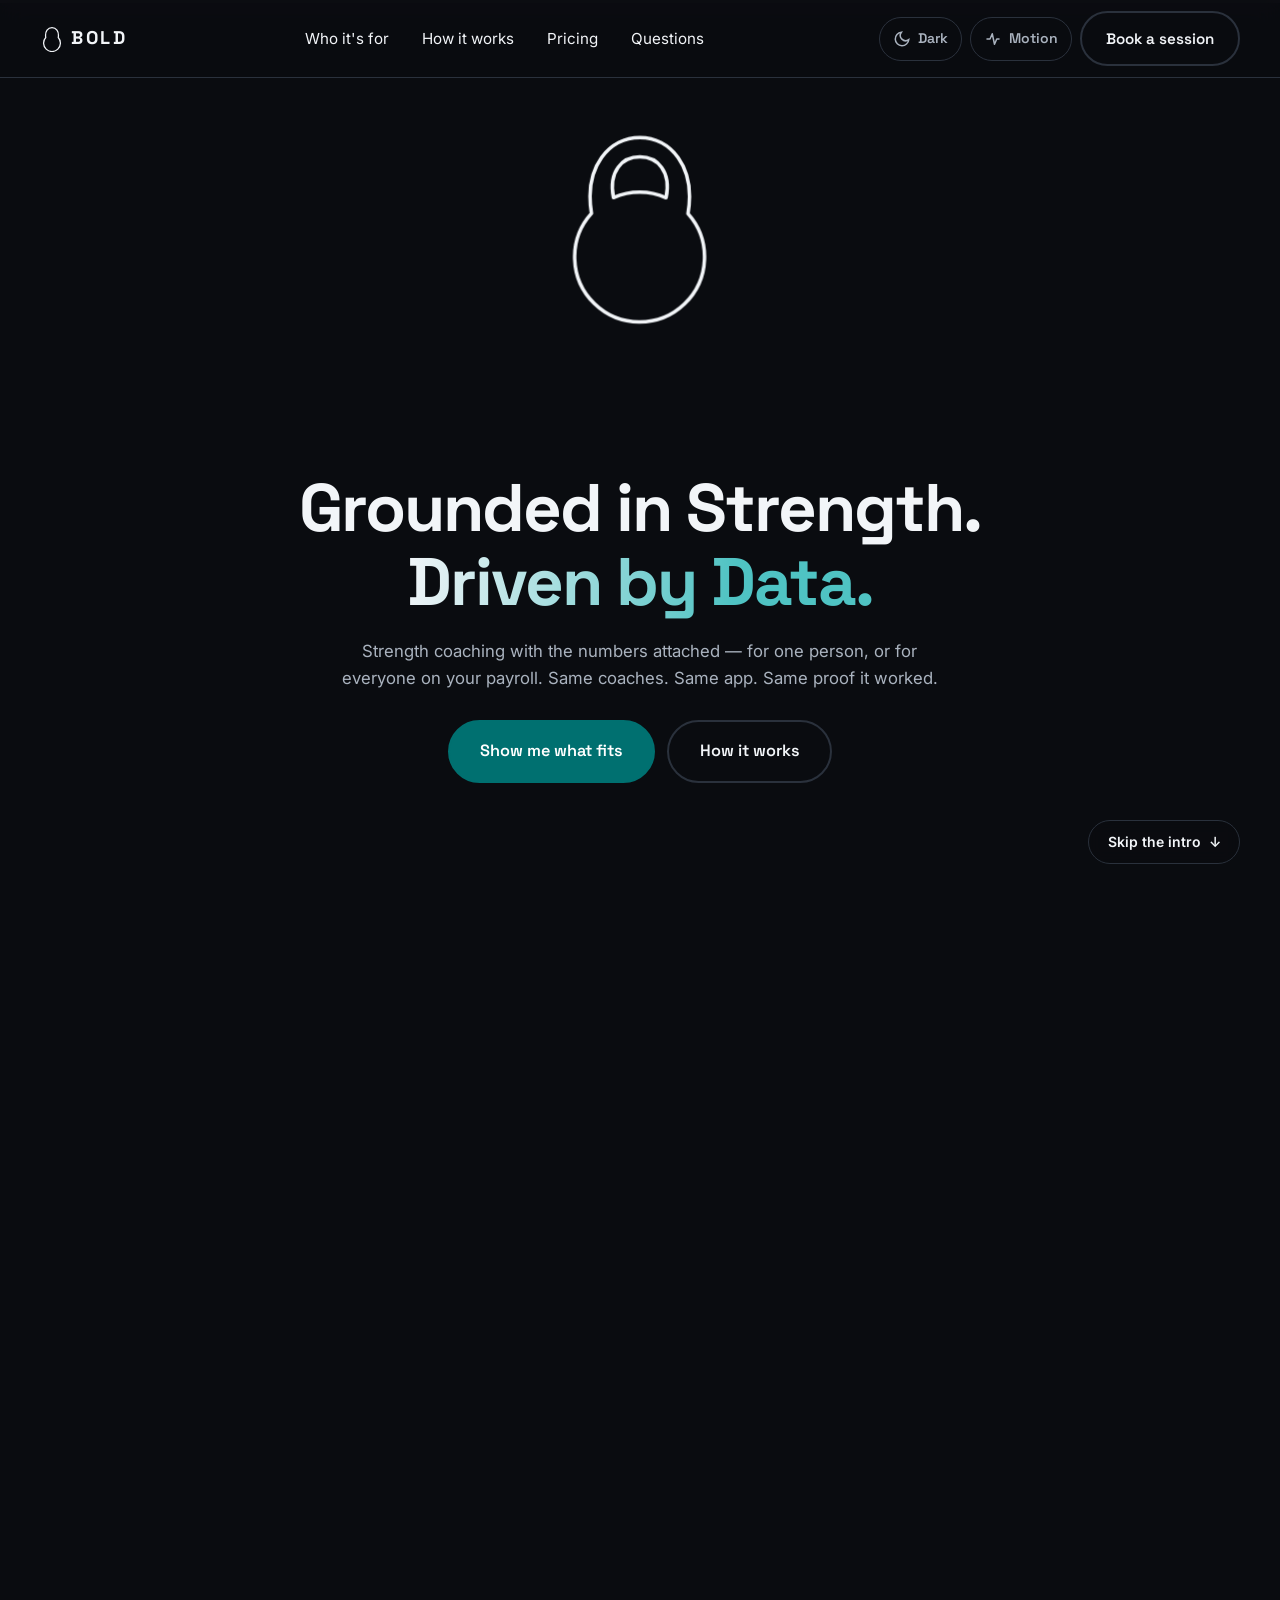
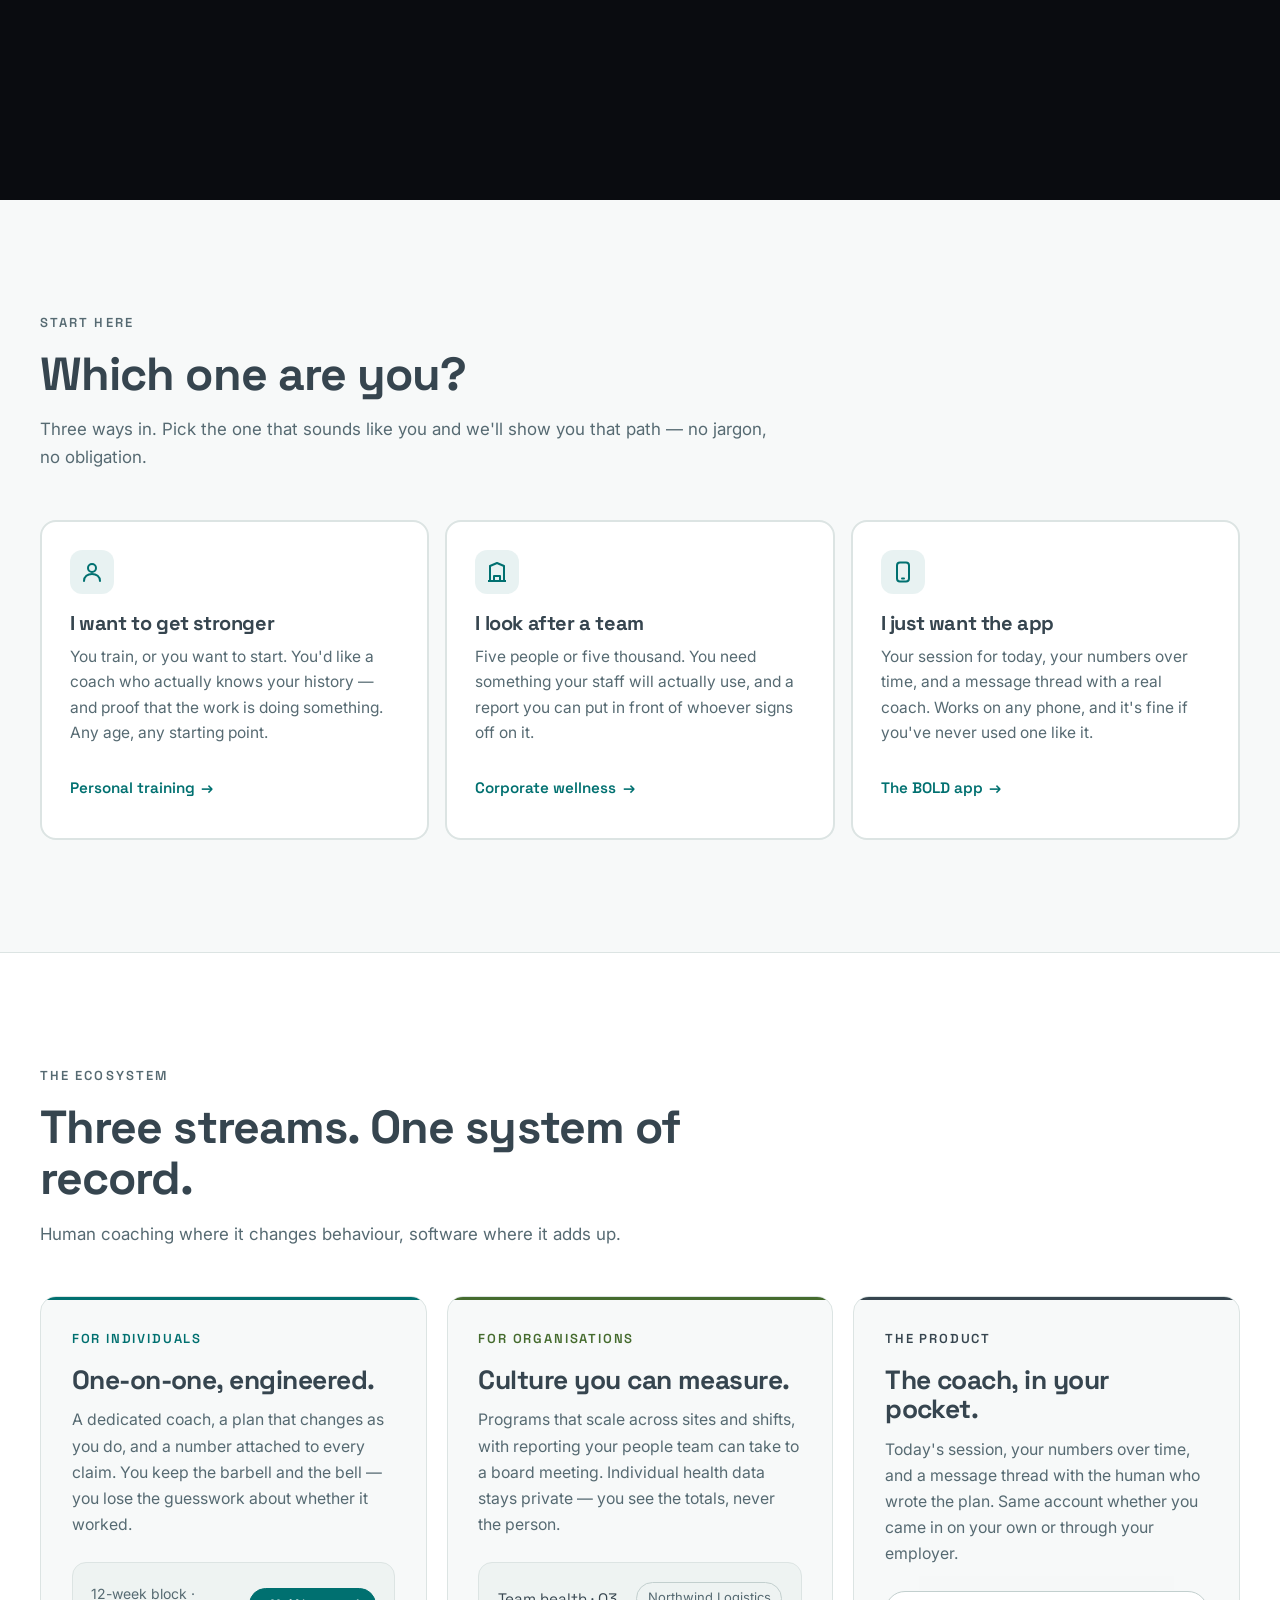
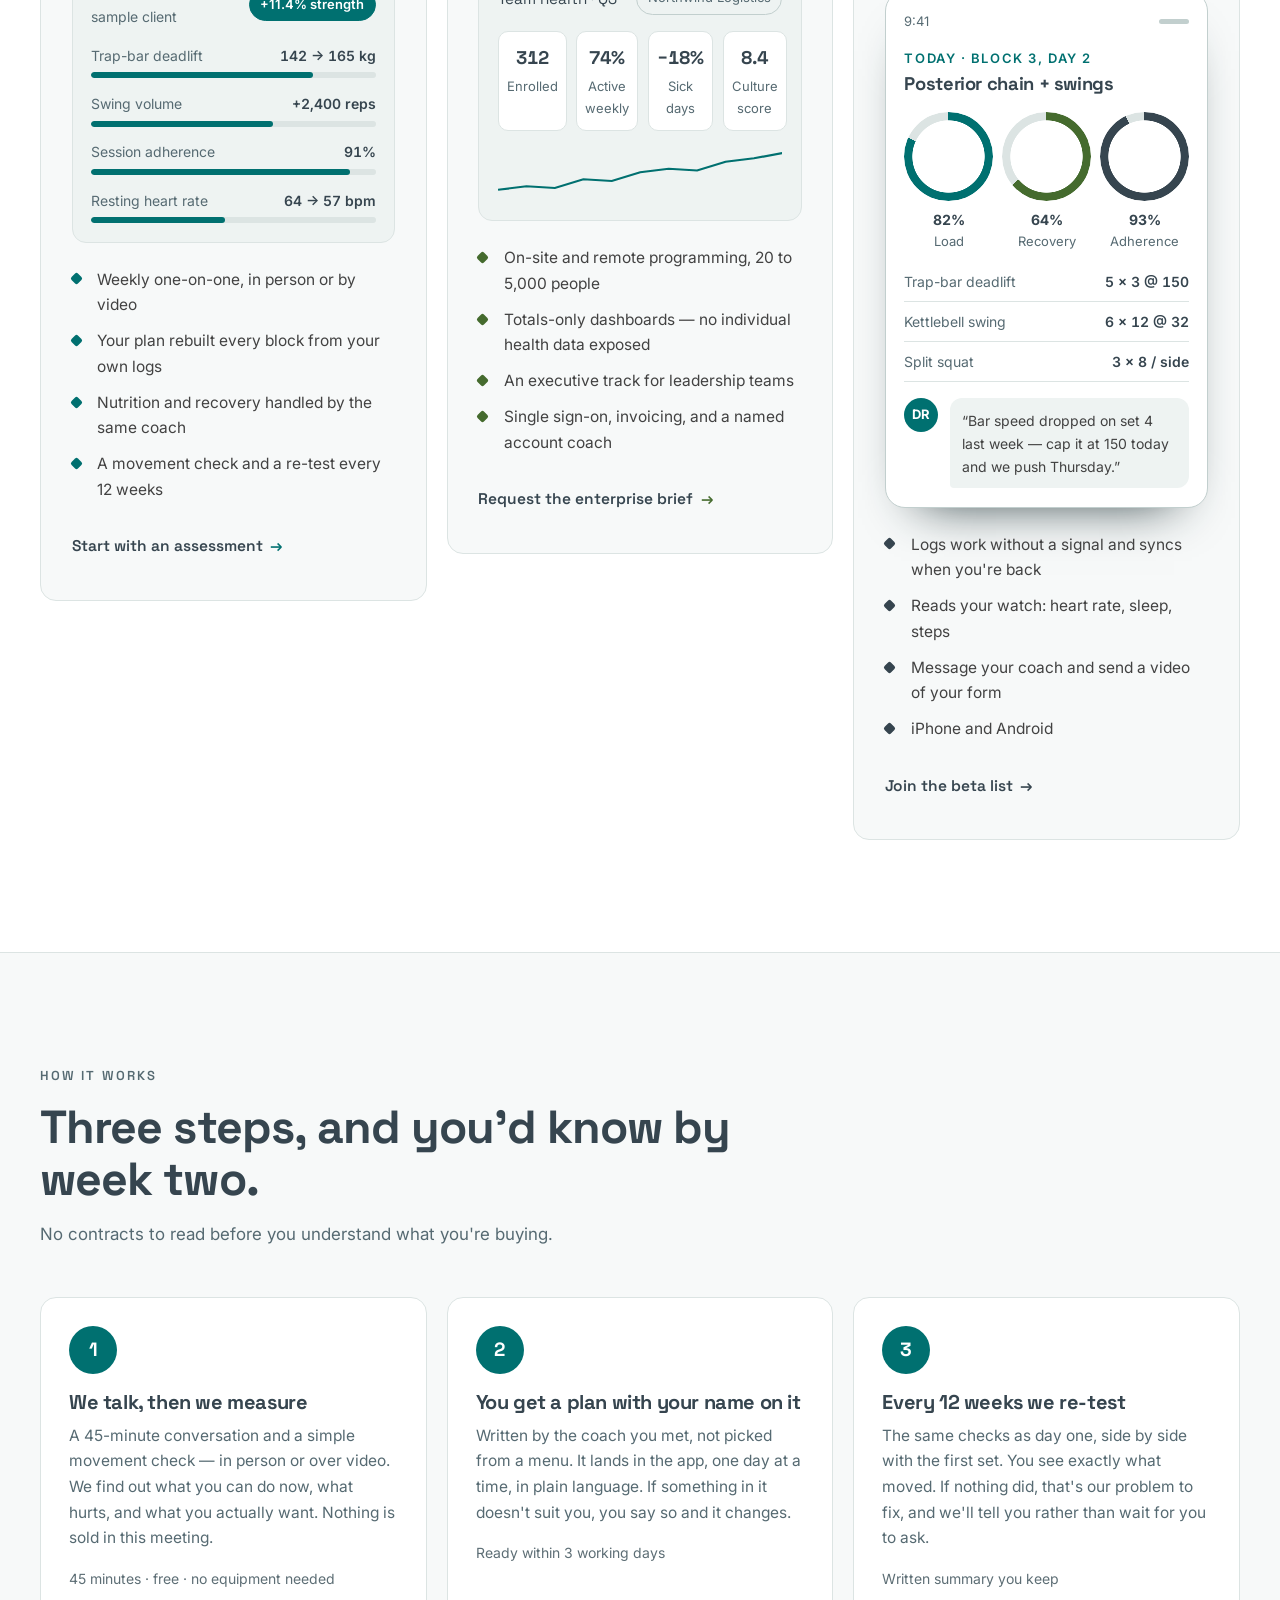
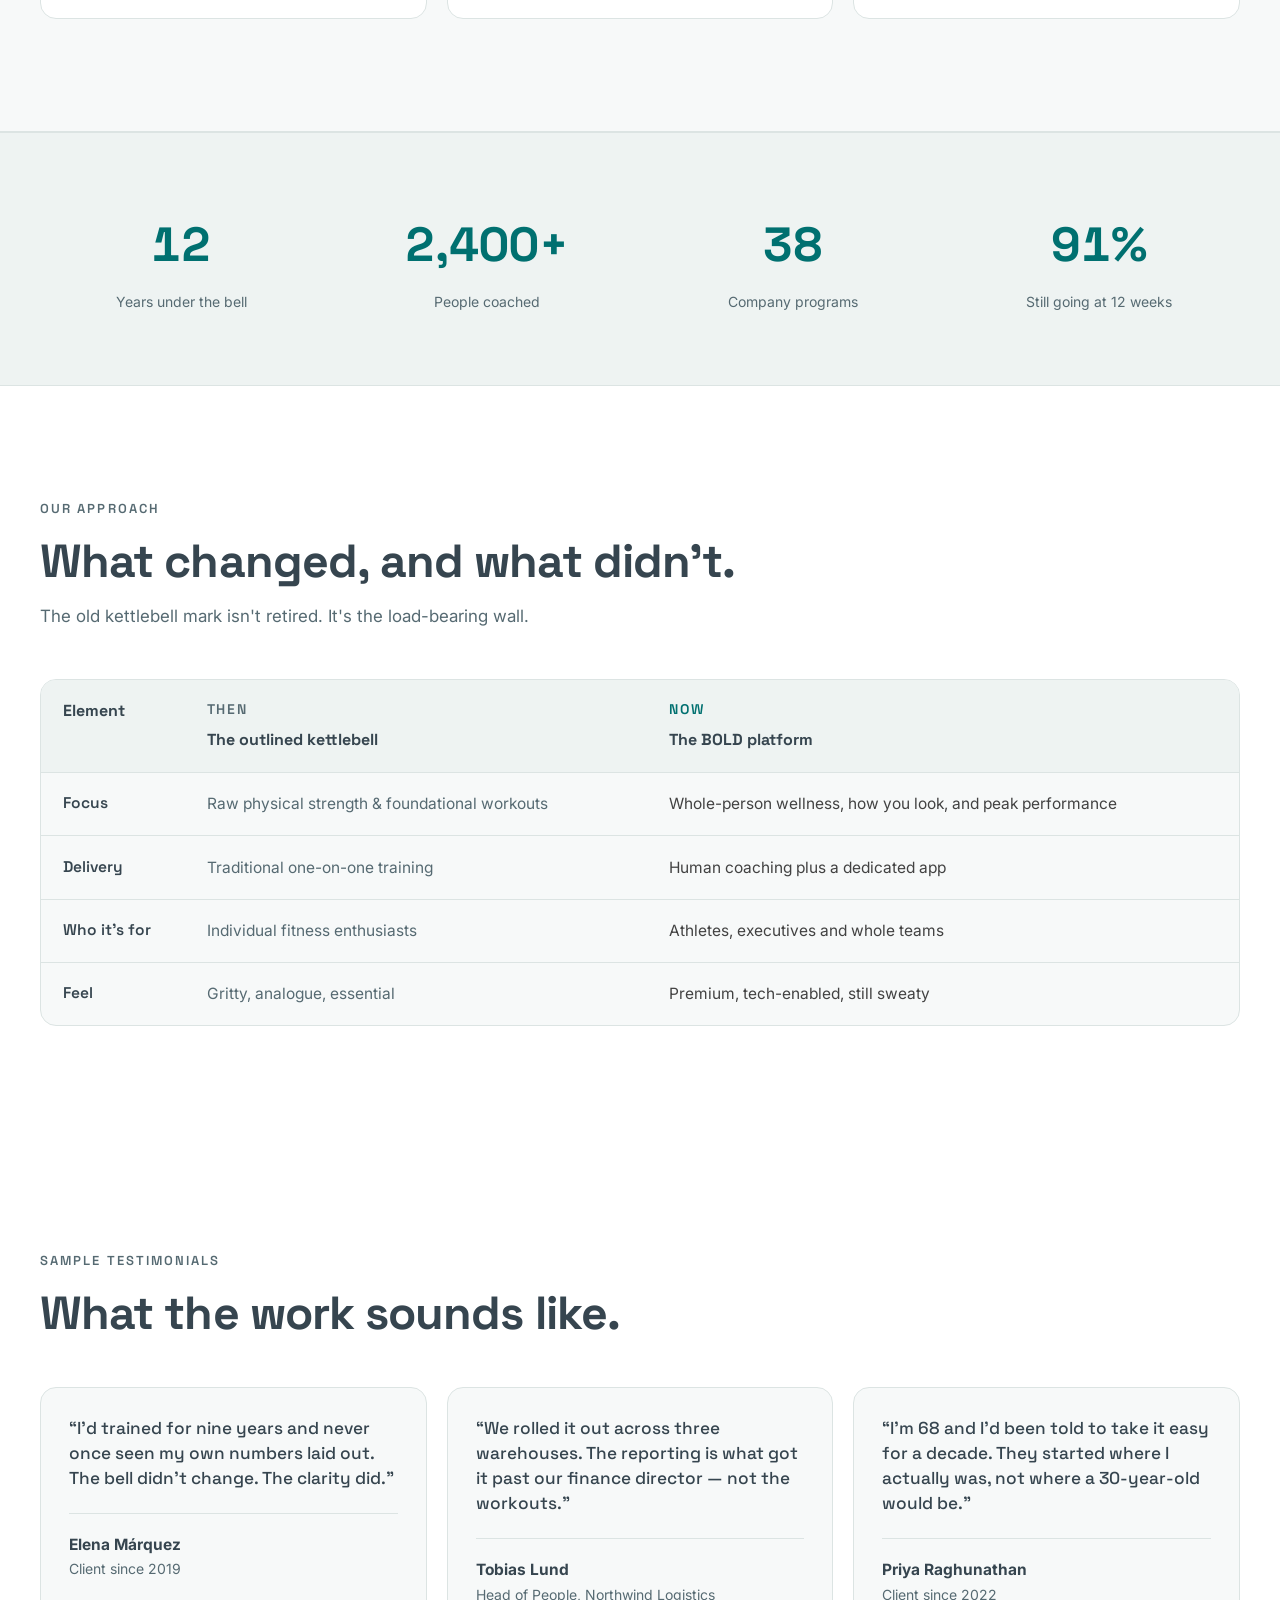
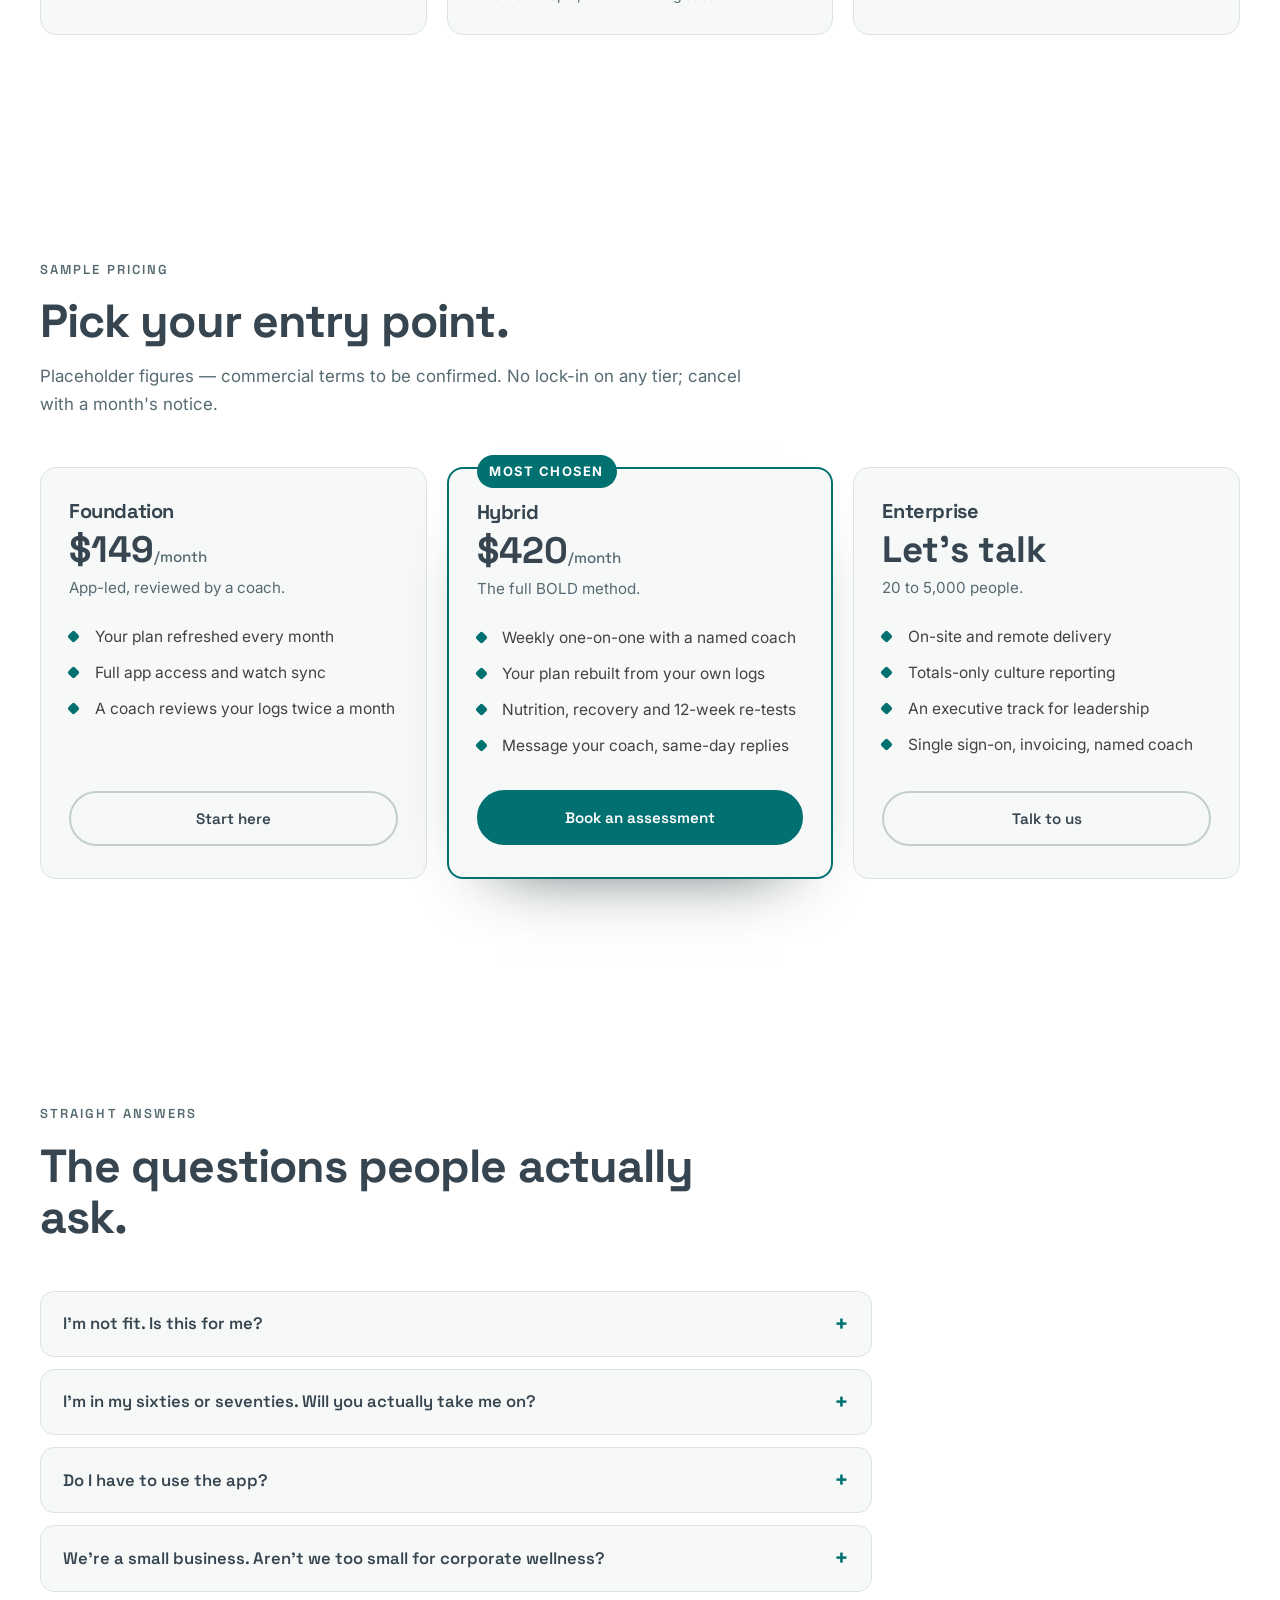
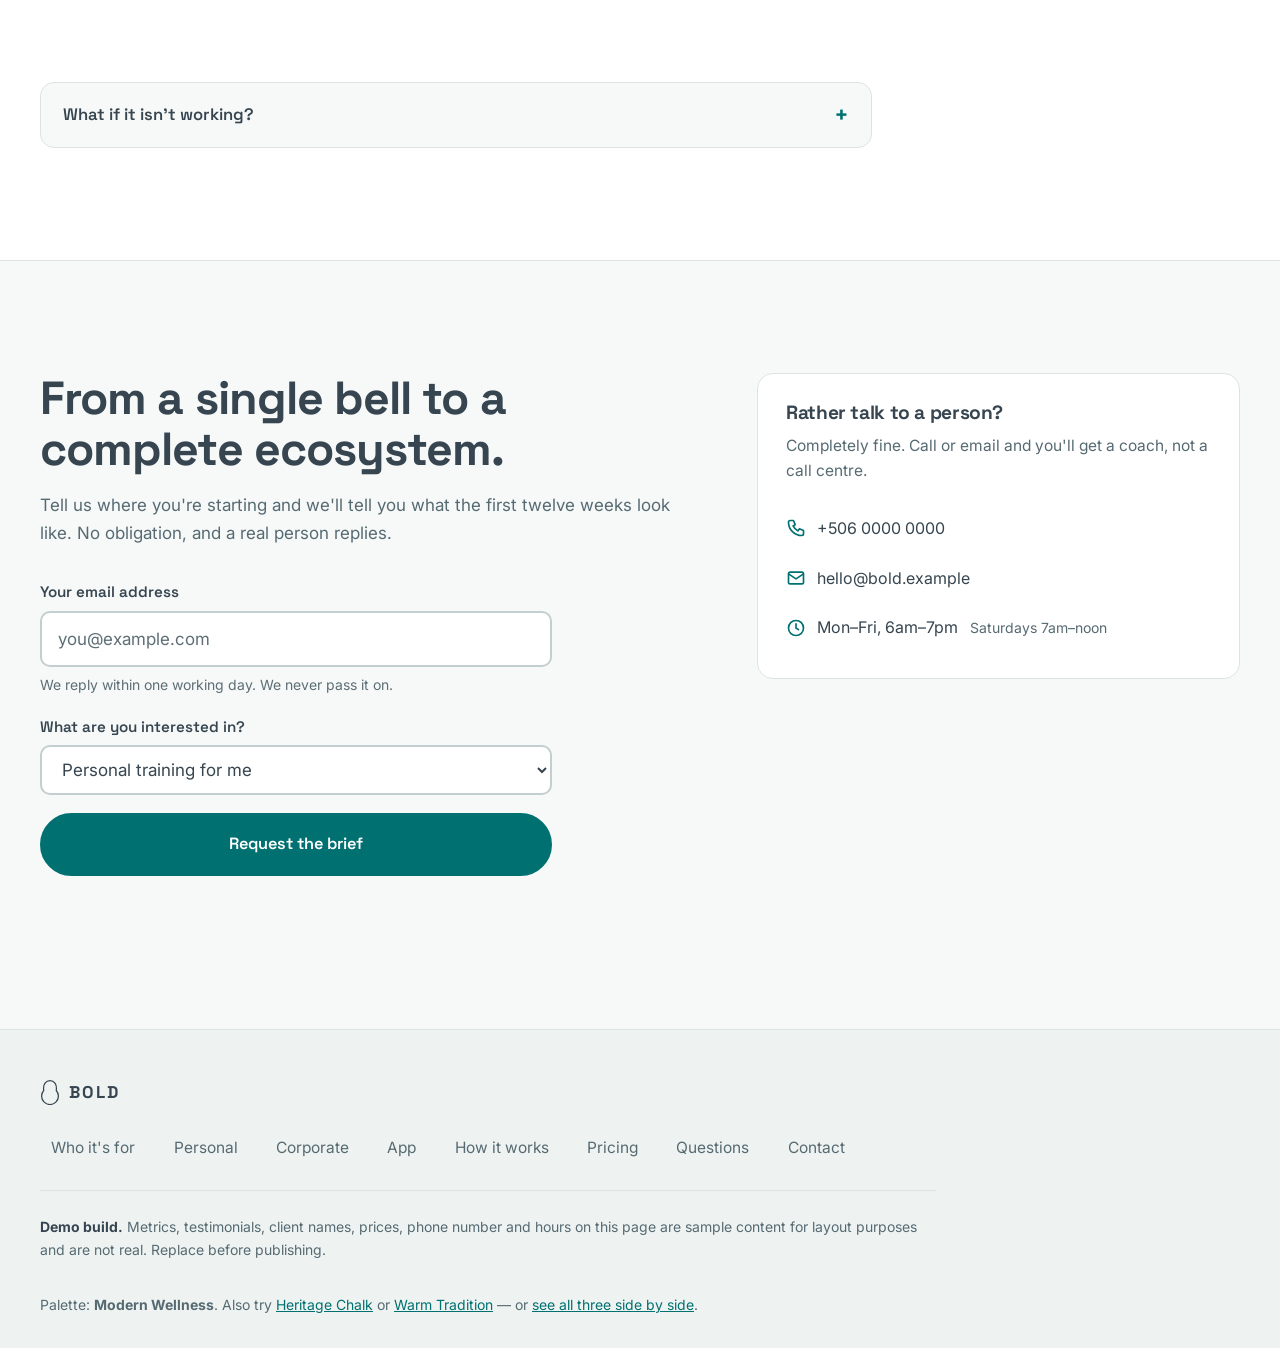
==== commit 2cad4a95: "Stall the caption text, thicken the burst, and rebuild the kettlebell from reference photos Text: he" ====
--- a/index.html
+++ b/index.html
@@ -1,157 +1,190 @@
 <!doctype html>
-<html lang="en" data-motion="full" data-phase="legacy">
+<html lang="en" data-palette="wellness" data-theme="light" data-motion="full">
 <head>
 <meta charset="utf-8">
 <meta name="viewport" content="width=device-width, initial-scale=1">
-<title>BOLD — The Arc of Power</title>
-<meta name="description" content="Grounded in Strength. Driven by Data. BOLD is hybrid human coaching plus a dedicated app — for individuals, athletes, executives and enterprise teams.">
-<meta name="color-scheme" content="dark">
+<title>BOLD — Grounded in Strength. Driven by Data.</title>
+<meta name="description" content="Strength coaching with the numbers attached. One-on-one training, corporate wellness programs, and an app that keeps both honest.">
+<meta name="color-scheme" content="light dark">
+<meta name="theme-color" content="#FFFFFF">
+<link rel="icon" href="data:image/svg+xml,%3Csvg xmlns='http://www.w3.org/2000/svg' viewBox='12 16 176 228'%3E%3Cpath d='M45 116.5C36 62 66 30 100 30C134 30 164 62 155 116.5A74 74 0 1 1 45 116.5Z' fill='none' stroke='%23008080' stroke-width='12'/%3E%3C/svg%3E">
 
 <link rel="preconnect" href="https://fonts.googleapis.com">
 <link rel="preconnect" href="https://fonts.gstatic.com" crossorigin>
-<link rel="stylesheet" href="https://fonts.googleapis.com/css2?family=Space+Grotesk:wght@500;600;700&family=Inter:wght@400;500;600&display=swap">
+<link rel="stylesheet" href="https://fonts.googleapis.com/css2?family=Space+Grotesk:wght@500;600;700&family=Inter:wght@400;500;600;700&display=swap">
+<link rel="stylesheet" href="css/palettes.css">
 <link rel="stylesheet" href="css/styles.css">
+
+<script>
+/* Runs before first paint so the chosen theme and motion mode never flash.
+   Kept tiny and inline on purpose — a separate file would paint first. */
+(function(){
+  var d = document.documentElement;
+  try {
+    var t = localStorage.getItem('bold:theme');
+    if (t !== 'light' && t !== 'dark') t = matchMedia('(prefers-color-scheme: dark)').matches ? 'dark' : 'light';
+    d.setAttribute('data-theme', t);
+    var m = localStorage.getItem('bold:motion');
+    if (m !== 'full' && m !== 'reduced') m = matchMedia('(prefers-reduced-motion: reduce)').matches ? 'reduced' : 'full';
+    d.setAttribute('data-motion', m);
+  } catch (e) { d.setAttribute('data-theme','light'); }
+})();
+</script>
 </head>
 <body>
 
-<a class="skip-link" href="#ecosystem">Skip the animated intro</a>
-
-<!-- ============================================================
-     NAV
-     ============================================================ -->
+<a class="skip-link" href="#audience">Skip to the main content</a>
+
+<!-- ============================ NAV ============================ -->
 <header class="nav" id="nav">
-  <a class="nav__brand" href="#top" aria-label="BOLD home">
-    <svg class="nav__glyph" viewBox="24 28 152 214" aria-hidden="true" focusable="false">
-      <path d="M45 116.5C36 62 66 30 100 30C134 30 164 62 155 116.5A74 74 0 1 1 45 116.5Z" fill="none" stroke="currentColor" stroke-width="11" stroke-linecap="round" stroke-linejoin="round"/>
+  <a class="nav__brand" href="#top" aria-label="BOLD — home">
+    <svg class="nav__glyph" viewBox="12 16 176 228" aria-hidden="true">
+      <path d="M45 116.5C36 62 66 30 100 30C134 30 164 62 155 116.5A74 74 0 1 1 45 116.5Z" fill="none" stroke="currentColor" stroke-width="11" stroke-linejoin="round"/>
     </svg>
     <span class="nav__word">BOLD</span>
   </a>
 
   <nav class="nav__links" aria-label="Primary">
-    <a href="#personal">Personal</a>
-    <a href="#corporate">Corporate</a>
-    <a href="#app">App</a>
-    <a href="#matrix">Approach</a>
+    <a href="#audience">Who it's for</a>
+    <a href="#steps">How it works</a>
+    <a href="#plans">Pricing</a>
+    <a href="#faq">Questions</a>
   </nav>
 
   <div class="nav__actions">
-    <button type="button" class="motion-toggle" id="motionToggle" aria-pressed="true">
-      <span class="motion-toggle__dot" aria-hidden="true"></span>
-      <span class="motion-toggle__label">Motion</span>
+    <button type="button" class="icon-btn theme-toggle" id="themeToggle" aria-pressed="false">
+      <svg class="i-moon" viewBox="0 0 24 24" fill="none" stroke="currentColor" stroke-width="2" aria-hidden="true"><path d="M21 12.8A9 9 0 1 1 11.2 3a7 7 0 0 0 9.8 9.8Z"/></svg>
+      <svg class="i-sun" viewBox="0 0 24 24" fill="none" stroke="currentColor" stroke-width="2" aria-hidden="true"><circle cx="12" cy="12" r="4.5"/><path d="M12 2v2M12 20v2M2 12h2M20 12h2M4.9 4.9l1.4 1.4M17.7 17.7l1.4 1.4M19.1 4.9l-1.4 1.4M6.3 17.7l-1.4 1.4" stroke-linecap="round"/></svg>
+      <span class="icon-btn__label" id="themeLabel">Dark</span>
     </button>
+
+    <button type="button" class="icon-btn motion-toggle" id="motionToggle" aria-pressed="true">
+      <svg viewBox="0 0 24 24" fill="none" stroke="currentColor" stroke-width="2" aria-hidden="true"><path d="M4 12h4l3-7 3 14 3-7h3" stroke-linecap="round" stroke-linejoin="round"/></svg>
+      <span class="icon-btn__label" id="motionLabel">Motion</span>
+    </button>
+
     <a class="btn btn--ghost nav__cta" href="#contact">Book a session</a>
+
+    <button type="button" class="icon-btn nav__burger" id="navBurger" aria-expanded="false" aria-controls="navPanel">
+      <svg viewBox="0 0 24 24" fill="none" stroke="currentColor" stroke-width="2" aria-hidden="true"><path d="M4 7h16M4 12h16M4 17h16" stroke-linecap="round"/></svg>
+      <span class="sr-only">Menu</span>
+    </button>
   </div>
 </header>
 
-<!-- ============================================================
-     THE ARC OF POWER — animated stage (Phases 1 → 2 → 3)
-     Scroll-scrubbed. Replaced by #stage-static in reduced motion.
-     ============================================================ -->
-<section class="stage" id="stage" aria-label="The Arc of Power introduction">
+<div class="nav__panel" id="navPanel" data-open="false">
+  <a href="#audience">Who it's for</a>
+  <a href="#personal">Personal training</a>
+  <a href="#corporate">Corporate wellness</a>
+  <a href="#app">The app</a>
+  <a href="#steps">How it works</a>
+  <a href="#plans">Pricing</a>
+  <a href="#faq">Questions</a>
+  <a class="btn btn--primary" href="#contact">Book a session</a>
+</div>
+
+<!-- ====================== THE ARC OF POWER ======================
+     Phases 1 → 2 → 3, scroll-scrubbed. Compressed from 460vh to
+     200vh, and the headline now shrinks into a rail rather than
+     disappearing, so there is never an animation with no words.
+     ============================================================== -->
+<section class="stage" id="stage" aria-label="Introduction animation">
   <div class="stage__sticky">
+    <div class="stage__progress" aria-hidden="true"><i id="stageBar"></i></div>
+
     <div class="stage__tilt" id="stageTilt">
-
       <canvas class="stage__gl" id="gl" aria-hidden="true"></canvas>
       <canvas class="stage__trail" id="trail" aria-hidden="true"></canvas>
 
-      <!-- PHASE 1 · the heritage mark: 2D outlined kettlebell -->
-      <svg class="legacy-mark" id="legacyMark" viewBox="24 28 152 214" aria-hidden="true" focusable="false">
+      <svg class="legacy-mark" id="legacyMark" viewBox="12 16 176 228" aria-hidden="true">
         <g fill="none" stroke="currentColor" stroke-width="4" stroke-linecap="round" stroke-linejoin="round">
           <path d="M45 116.5C36 62 66 30 100 30C134 30 164 62 155 116.5A74 74 0 1 1 45 116.5Z"/>
           <path d="M70 98.4C64 68 80 52 100 52C120 52 136 68 130 98.4A74 74 0 0 0 70 98.4Z"/>
         </g>
       </svg>
 
-      <div class="stage__layer stage__layer--hero" id="heroCopy">
-        <p class="eyebrow">
-          <!-- DEMO COPY: founding year + city are placeholders, not verified facts. -->
-          Est. 2014 · San José, Costa Rica
-        </p>
-        <h1 class="hero__title">Grounded in Strength.<br><em>Driven by Data.</em></h1>
-        <p class="hero__sub">
-          A decade of iron, distilled into a system. BOLD keeps the discipline of
-          traditional strength coaching and gives it instrumentation — for the person
-          on the platform and the company behind them.
-        </p>
-        <div class="hero__actions">
-          <a class="btn btn--primary" href="#ecosystem" id="exploreCta">Explore BOLD</a>
-          <a class="btn btn--ghost" href="#matrix">See the evolution</a>
-        </div>
-        <p class="scroll-cue" aria-hidden="true"><span></span>Scroll to swing</p>
-      </div>
-
-      <!-- PHASE 2 + 3 · copywriting hooks, scrubbed by scroll position -->
-      <div class="stage__layer stage__layer--hooks" aria-hidden="true">
-        <p class="hook" data-hook="0">Every motion begins with momentum.</p>
-        <p class="hook" data-hook="1">Iron built the foundation.<br>Intelligence scales the results.</p>
-        <p class="hook" data-hook="2">From a single bell to a complete ecosystem.<br><strong>Welcome to BOLD.</strong></p>
-      </div>
-
       <div class="stage__wipe" id="stageWipe" aria-hidden="true"></div>
 
-      <!-- PHASE 3 · the energy path splits into three streams -->
       <svg class="streams" id="streams" viewBox="0 0 1000 1000" preserveAspectRatio="none" aria-hidden="true">
-        <defs>
-          <linearGradient id="streamGrad" x1="0.5" y1="0" x2="0.5" y2="1">
-            <stop offset="0" stop-color="#ffd24a"/>
-            <stop offset="0.45" stop-color="#ff9a1f"/>
-            <stop offset="1" stop-color="#7b6bff"/>
-          </linearGradient>
-        </defs>
+        <defs><linearGradient id="streamGrad" x1="0.5" y1="0" x2="0.5" y2="1">
+          <stop offset="0" stop-color="rgb(var(--swing-trail))"/>
+          <stop offset="0.5" stop-color="rgb(var(--swing-glow))"/>
+          <stop offset="1" stop-color="rgb(var(--swing-glow))" stop-opacity=".25"/>
+        </linearGradient></defs>
         <g fill="none" stroke="url(#streamGrad)" stroke-width="2.5" stroke-linecap="round" vector-effect="non-scaling-stroke">
           <path class="streams__path" pathLength="1" d="M560 300C560 540 300 640 150 980"/>
           <path class="streams__path" pathLength="1" d="M560 300C560 580 500 720 505 995"/>
           <path class="streams__path" pathLength="1" d="M560 300C560 540 800 640 855 980"/>
         </g>
       </svg>
-
-    </div>
+    </div>
+
+    <!-- the text stays stalled — it never inherits the bell's tilt/lean -->
+    <div class="stage__layer stage__layer--hero" id="heroCopy">
+      <h1 class="hero__title">Grounded in Strength.<br><em>Driven by Data.</em></h1>
+      <p class="hero__sub">
+        Strength coaching with the numbers attached — for one person, or for
+        everyone on your payroll. Same coaches. Same app. Same proof it worked.
+      </p>
+      <div class="hero__actions">
+        <a class="btn btn--primary btn--lg" href="#audience" id="exploreCta">Show me what fits</a>
+        <a class="btn btn--ghost btn--lg" href="#steps">How it works</a>
+      </div>
+    </div>
+
+    <div class="stage__layer stage__layer--hooks" aria-hidden="true">
+      <p class="hook" data-hook="0">Every motion begins with momentum.</p>
+      <p class="hook" data-hook="1">Iron built the foundation.<br>Intelligence scales the results.</p>
+      <p class="hook" data-hook="2">From a single bell to a complete ecosystem.<br><strong>Welcome to BOLD.</strong></p>
+    </div>
+
+    <!-- the headline never leaves: it shrinks into this rail -->
+    <div class="hero-mini" id="heroMini" aria-hidden="true">
+      <p class="hero-mini__title">Grounded in Strength. Driven by Data.</p>
+      <p class="hero-mini__sub">Coaching for individuals, teams and whole companies.</p>
+      <div class="hero-mini__actions">
+        <a class="btn btn--primary" href="#audience" tabindex="-1">Show me what fits</a>
+      </div>
+    </div>
+
+    <a class="stage__skip" href="#audience">Skip the intro <span aria-hidden="true">↓</span></a>
   </div>
 </section>
 
-<!-- ============================================================
-     REDUCED-MOTION TWIN — a composed static telling of the same
-     three phases. Not "animation off": its own layout.
-     ============================================================ -->
-<section class="static-stage" id="stage-static" aria-label="The Arc of Power">
+<!-- ================= REDUCED-MOTION TWIN ================= -->
+<section class="static-stage" id="stage-static" aria-label="Introduction">
   <div class="wrap">
-    <p class="eyebrow">
-      <!-- DEMO COPY: founding year + city are placeholders. -->
-      Est. 2014 · San José, Costa Rica
-    </p>
-    <h1 class="hero__title hero__title--static">Grounded in Strength. <em>Driven by Data.</em></h1>
+    <h1 class="hero__title">Grounded in Strength. <em>Driven by Data.</em></h1>
     <p class="hero__sub">
-      A decade of iron, distilled into a system. BOLD keeps the discipline of
-      traditional strength coaching and gives it instrumentation — for the person
-      on the platform and the company behind them.
+      Strength coaching with the numbers attached — for one person, or for everyone
+      on your payroll. Same coaches. Same app. Same proof it worked.
     </p>
     <div class="hero__actions">
-      <a class="btn btn--primary" href="#ecosystem">Explore BOLD</a>
-      <a class="btn btn--ghost" href="#matrix">See the evolution</a>
+      <a class="btn btn--primary btn--lg" href="#audience">Show me what fits</a>
+      <a class="btn btn--ghost btn--lg" href="#steps">How it works</a>
     </div>
 
     <ol class="phases">
       <li class="phase phase--1">
         <div class="phase__art">
-          <svg viewBox="24 28 152 214" aria-hidden="true">
-            <g fill="none" stroke="currentColor" stroke-width="4" stroke-linecap="round" stroke-linejoin="round">
-              <path d="M45 116.5C36 62 66 30 100 30C134 30 164 62 155 116.5A74 74 0 1 1 45 116.5Z"/><path d="M70 98.4C64 68 80 52 100 52C120 52 136 68 130 98.4A74 74 0 0 0 70 98.4Z"/>
-            </g>
-          </svg>
+          <svg viewBox="12 16 176 228" aria-hidden="true"><g fill="none" stroke="currentColor" stroke-width="4" stroke-linecap="round" stroke-linejoin="round">
+            <path d="M45 116.5C36 62 66 30 100 30C134 30 164 62 155 116.5A74 74 0 1 1 45 116.5Z"/>
+            <path d="M70 98.4C64 68 80 52 100 52C120 52 136 68 130 98.4A74 74 0 0 0 70 98.4Z"/>
+          </g></svg>
         </div>
         <p class="phase__step">Phase 01 · Foundation</p>
         <h2 class="phase__title">The outlined bell</h2>
         <p class="phase__body">One mark. Raw physical strength, foundational work, nothing decorative. This is where the practice starts and what everything after it is measured against.</p>
         <p class="phase__hook">“Every motion begins with momentum.”</p>
       </li>
-
       <li class="phase phase--2">
         <div class="phase__art">
           <svg viewBox="0 0 260 240" aria-hidden="true">
-            <path d="M34 214C34 118 96 42 186 34" fill="none" stroke="var(--amber)" stroke-width="3" stroke-linecap="round" stroke-dasharray="1 9"/>
-            <path d="M34 214C34 130 88 58 170 44" fill="none" stroke="var(--amber)" stroke-width="14" stroke-linecap="round" opacity=".18"/>
-            <g transform="translate(132 4) scale(.38)" fill="none" stroke="var(--gold)" stroke-width="9" stroke-linecap="round" stroke-linejoin="round">
-              <path d="M45 116.5C36 62 66 30 100 30C134 30 164 62 155 116.5A74 74 0 1 1 45 116.5Z"/><path d="M70 98.4C64 68 80 52 100 52C120 52 136 68 130 98.4A74 74 0 0 0 70 98.4Z"/>
+            <path d="M34 214C34 118 96 42 186 34" fill="none" stroke="currentColor" stroke-width="3" stroke-linecap="round" stroke-dasharray="1 9"/>
+            <path d="M34 214C34 130 88 58 170 44" fill="none" stroke="currentColor" stroke-width="14" stroke-linecap="round" opacity=".18"/>
+            <g transform="translate(132 4) scale(.38)" fill="none" stroke="currentColor" stroke-width="9" stroke-linecap="round" stroke-linejoin="round">
+              <path d="M45 116.5C36 62 66 30 100 30C134 30 164 62 155 116.5A74 74 0 1 1 45 116.5Z"/>
+              <path d="M70 98.4C64 68 80 52 100 52C120 52 136 68 130 98.4A74 74 0 0 0 70 98.4Z"/>
             </g>
           </svg>
         </div>
@@ -160,22 +193,15 @@
         <p class="phase__body">The bell takes on mass, depth and a path. The arc it burns into the screen is the energy transfer itself — load, drive, float, return.</p>
         <p class="phase__hook">“Iron built the foundation. Intelligence scales the results.”</p>
       </li>
-
       <li class="phase phase--3">
         <div class="phase__art">
           <svg viewBox="40 48 180 176" aria-hidden="true">
-            <g stroke="var(--gold)" stroke-width="1.2" opacity=".55">
-              <path d="M60 120 128 74M128 74 196 118M60 120 96 176M96 176 168 168M168 168 196 118M128 74 132 132M132 132 96 176M132 132 168 168" fill="none"/>
+            <g stroke="currentColor" stroke-width="1.4" opacity=".6" fill="none">
+              <path d="M60 120 128 74M128 74 196 118M60 120 96 176M96 176 168 168M168 168 196 118M128 74 132 132M132 132 96 176M132 132 168 168"/>
             </g>
-            <g fill="var(--gold)">
-              <circle cx="128" cy="74" r="6"/><circle cx="60" cy="120" r="4"/>
-              <circle cx="196" cy="118" r="4.5"/><circle cx="96" cy="176" r="5"/>
-              <circle cx="168" cy="168" r="4"/><circle cx="132" cy="132" r="7"/>
-            </g>
-            <g fill="var(--violet)">
-              <circle cx="84" cy="58" r="2.5"/><circle cx="212" cy="76" r="2"/>
-              <circle cx="48" cy="184" r="2.5"/><circle cx="206" cy="196" r="3"/>
-              <circle cx="150" cy="212" r="2"/>
+            <g fill="currentColor">
+              <circle cx="128" cy="74" r="6"/><circle cx="60" cy="120" r="4"/><circle cx="196" cy="118" r="4.5"/>
+              <circle cx="96" cy="176" r="5"/><circle cx="168" cy="168" r="4"/><circle cx="132" cy="132" r="7"/>
             </g>
           </svg>
         </div>
@@ -188,108 +214,110 @@
   </div>
 </section>
 
-<!-- ============================================================
-     THE NEW HORIZON — modern ecosystem
-     ============================================================ -->
 <main id="ecosystem">
 
+  <!-- ============ WHO THIS IS FOR — the self-select ============ -->
+  <section class="audience" id="audience" aria-labelledby="audience-title">
+    <div class="wrap">
+      <header class="section-head">
+        <p class="eyebrow">Start here</p>
+        <h2 class="section-title" id="audience-title">Which one are you?</h2>
+        <p class="section-sub">Three ways in. Pick the one that sounds like you and we'll show you that path — no jargon, no obligation.</p>
+      </header>
+      <div class="audience__grid">
+        <a class="who" href="#personal">
+          <span class="who__icon" aria-hidden="true"><svg viewBox="0 0 24 24" fill="none" stroke="currentColor" stroke-width="2"><circle cx="12" cy="8" r="4"/><path d="M4 21c0-4.4 3.6-7 8-7s8 2.6 8 7" stroke-linecap="round"/></svg></span>
+          <h3 class="who__title">I want to get stronger</h3>
+          <p class="who__body">You train, or you want to start. You'd like a coach who actually knows your history — and proof that the work is doing something. Any age, any starting point.</p>
+          <span class="who__go">Personal training</span>
+        </a>
+        <a class="who" href="#corporate">
+          <span class="who__icon" aria-hidden="true"><svg viewBox="0 0 24 24" fill="none" stroke="currentColor" stroke-width="2"><path d="M3 21h18M5 21V6l7-3 7 3v15" stroke-linejoin="round"/><path d="M9 21v-5h6v5" stroke-linejoin="round"/></svg></span>
+          <h3 class="who__title">I look after a team</h3>
+          <p class="who__body">Five people or five thousand. You need something your staff will actually use, and a report you can put in front of whoever signs off on it.</p>
+          <span class="who__go">Corporate wellness</span>
+        </a>
+        <a class="who" href="#app">
+          <span class="who__icon" aria-hidden="true"><svg viewBox="0 0 24 24" fill="none" stroke="currentColor" stroke-width="2"><rect x="6" y="2.5" width="12" height="19" rx="3"/><path d="M11 18.5h2" stroke-linecap="round"/></svg></span>
+          <h3 class="who__title">I just want the app</h3>
+          <p class="who__body">Your session for today, your numbers over time, and a message thread with a real coach. Works on any phone, and it's fine if you've never used one like it.</p>
+          <span class="who__go">The BOLD app</span>
+        </a>
+      </div>
+    </div>
+  </section>
+
+  <!-- ============ THE THREE PILLARS ============ -->
   <section class="pillars" aria-labelledby="pillars-title">
     <div class="wrap">
       <header class="section-head">
         <p class="eyebrow">The ecosystem</p>
         <h2 class="section-title" id="pillars-title">Three streams. One system of record.</h2>
-        <p class="section-sub">The swing lands here. Human coaching where it changes behaviour, software where it compounds.</p>
+        <p class="section-sub">Human coaching where it changes behaviour, software where it adds up.</p>
       </header>
 
       <div class="pillars__grid">
-
-        <!-- ---------- B2C ---------- -->
         <article class="pillar pillar--b2c" id="personal">
-          <div class="pillar__tag">B2C · Personal Training</div>
+          <p class="pillar__tag">For individuals</p>
           <h3 class="pillar__title">One-on-one, engineered.</h3>
-          <p class="pillar__body">
-            A dedicated coach, a periodised block, and a number attached to every claim.
-            You keep the barbell and the bell — you lose the guesswork about whether it worked.
-          </p>
-
-          <!-- DEMO DATA: the figures in this transformation card are fabricated for layout. -->
+          <p class="pillar__body">A dedicated coach, a plan that changes as you do, and a number attached to every claim. You keep the barbell and the bell — you lose the guesswork about whether it worked.</p>
+
+          <!-- DEMO DATA: every figure in this card is fabricated for layout. -->
           <div class="transform-card" data-demo-copy="true">
-            <div class="transform-card__head">
-              <span>12-week block · sample client</span>
-              <span class="pill pill--gold">+11.4% strength</span>
-            </div>
+            <div class="transform-card__head"><span>12-week block · sample client</span><span class="pill pill--accent">+11.4% strength</span></div>
             <div class="bars">
               <div class="bar"><span class="bar__label">Trap-bar deadlift</span><span class="bar__val">142 → 165 kg</span><span class="bar__track"><i style="--w:78%"></i></span></div>
               <div class="bar"><span class="bar__label">Swing volume</span><span class="bar__val">+2,400 reps</span><span class="bar__track"><i style="--w:64%"></i></span></div>
               <div class="bar"><span class="bar__label">Session adherence</span><span class="bar__val">91%</span><span class="bar__track"><i style="--w:91%"></i></span></div>
-              <div class="bar"><span class="bar__label">Resting HR</span><span class="bar__val">64 → 57 bpm</span><span class="bar__track"><i style="--w:47%"></i></span></div>
+              <div class="bar"><span class="bar__label">Resting heart rate</span><span class="bar__val">64 → 57 bpm</span><span class="bar__track"><i style="--w:47%"></i></span></div>
             </div>
           </div>
 
           <ul class="ticks">
-            <li>Weekly 1-on-1, in person or remote</li>
-            <li>Programming rebuilt every block from your own logs</li>
+            <li>Weekly one-on-one, in person or by video</li>
+            <li>Your plan rebuilt every block from your own logs</li>
             <li>Nutrition and recovery handled by the same coach</li>
-            <li>Movement screen and re-test every 12 weeks</li>
+            <li>A movement check and a re-test every 12 weeks</li>
           </ul>
           <a class="link-arrow" href="#contact">Start with an assessment</a>
         </article>
 
-        <!-- ---------- B2B ---------- -->
         <article class="pillar pillar--b2b" id="corporate">
-          <div class="pillar__tag">B2B · Corporate Wellness</div>
+          <p class="pillar__tag">For organisations</p>
           <h3 class="pillar__title">Culture you can measure.</h3>
-          <p class="pillar__body">
-            Programs that scale across sites and shifts, with a reporting layer your
-            People team can actually take to a board meeting. Individual data stays private;
-            you see the aggregate.
-          </p>
-
-          <!-- DEMO DATA: every metric in this dashboard mock is fabricated for layout. -->
+          <p class="pillar__body">Programs that scale across sites and shifts, with reporting your people team can take to a board meeting. Individual health data stays private — you see the totals, never the person.</p>
+
+          <!-- DEMO DATA: every metric in this dashboard mock is fabricated. -->
           <div class="dash" data-demo-copy="true">
-            <div class="dash__head">
-              <span class="dash__title">Team health · Q3</span>
-              <span class="pill">Northwind Logistics</span>
-            </div>
+            <div class="dash__head"><span class="dash__title">Team health · Q3</span><span class="pill">Northwind Logistics</span></div>
             <div class="dash__grid">
               <div class="stat"><span class="stat__num">312</span><span class="stat__lab">Enrolled</span></div>
-              <div class="stat"><span class="stat__num">74%</span><span class="stat__lab">Weekly active</span></div>
+              <div class="stat"><span class="stat__num">74%</span><span class="stat__lab">Active weekly</span></div>
               <div class="stat"><span class="stat__num">−18%</span><span class="stat__lab">Sick days</span></div>
               <div class="stat"><span class="stat__num">8.4</span><span class="stat__lab">Culture score</span></div>
             </div>
             <div class="spark" aria-hidden="true">
               <svg viewBox="0 0 300 64" preserveAspectRatio="none">
-                <path d="M0 50 L30 46 L60 48 L90 38 L120 40 L150 30 L180 26 L210 28 L240 18 L270 14 L300 8"
-                      fill="none" stroke="var(--gold)" stroke-width="2"/>
-                <path d="M0 50 L30 46 L60 48 L90 38 L120 40 L150 30 L180 26 L210 28 L240 18 L270 14 L300 8 L300 64 L0 64Z"
-                      fill="url(#sparkFill)" opacity=".22"/>
-                <defs><linearGradient id="sparkFill" x1="0" y1="0" x2="0" y2="1">
-                  <stop offset="0" stop-color="#ffd24a"/><stop offset="1" stop-color="#ffd24a" stop-opacity="0"/>
-                </linearGradient></defs>
+                <path d="M0 50 L30 46 L60 48 L90 38 L120 40 L150 30 L180 26 L210 28 L240 18 L270 14 L300 8" fill="none" stroke="var(--accent)" stroke-width="2.5"/>
               </svg>
             </div>
           </div>
 
           <ul class="ticks">
-            <li>On-site and hybrid programming, 20–5,000 people</li>
-            <li>Aggregate dashboards — no individual health data exposed</li>
-            <li>Executive performance track for leadership teams</li>
-            <li>SSO, invoicing and a named account coach</li>
+            <li>On-site and remote programming, 20 to 5,000 people</li>
+            <li>Totals-only dashboards — no individual health data exposed</li>
+            <li>An executive track for leadership teams</li>
+            <li>Single sign-on, invoicing, and a named account coach</li>
           </ul>
           <a class="link-arrow" href="#contact">Request the enterprise brief</a>
         </article>
 
-        <!-- ---------- APP ---------- -->
         <article class="pillar pillar--app" id="app">
-          <div class="pillar__tag">Product · The BOLD App</div>
+          <p class="pillar__tag">The product</p>
           <h3 class="pillar__title">The coach, in your pocket.</h3>
-          <p class="pillar__body">
-            Live tracking, the session your coach wrote for today, and a message thread
-            with the human who wrote it. Same account whether you came in as an
-            individual or through your employer.
-          </p>
-
-          <!-- DEMO DATA: the app preview shows fabricated sessions, metrics and messages. -->
+          <p class="pillar__body">Today's session, your numbers over time, and a message thread with the human who wrote the plan. Same account whether you came in on your own or through your employer.</p>
+
+          <!-- DEMO DATA: the preview shows fabricated sessions, metrics and messages. -->
           <div class="phone" data-demo-copy="true" aria-label="BOLD app preview">
             <div class="phone__glass">
               <div class="phone__bar"><span>9:41</span><span class="phone__dots" aria-hidden="true"></span></div>
@@ -302,7 +330,7 @@
               </div>
               <ul class="phone__list">
                 <li><span>Trap-bar deadlift</span><span>5 × 3 @ 150</span></li>
-                <li><span>KB swing</span><span>6 × 12 @ 32</span></li>
+                <li><span>Kettlebell swing</span><span>6 × 12 @ 32</span></li>
                 <li><span>Split squat</span><span>3 × 8 / side</span></li>
               </ul>
               <div class="phone__msg">
@@ -313,10 +341,10 @@
           </div>
 
           <ul class="ticks">
-            <li>Offline-first logging, syncs when you resurface</li>
-            <li>Wearable import: heart rate, sleep, steps</li>
-            <li>Direct coach messaging and form-check video</li>
-            <li>iOS and Android</li>
+            <li>Logs work without a signal and syncs when you're back</li>
+            <li>Reads your watch: heart rate, sleep, steps</li>
+            <li>Message your coach and send a video of your form</li>
+            <li>iPhone and Android</li>
           </ul>
           <a class="link-arrow" href="#contact">Join the beta list</a>
         </article>
@@ -324,67 +352,94 @@
     </div>
   </section>
 
-  <!-- ---------- METRICS BAND ---------- -->
-  <!-- DEMO DATA: all four figures below are fabricated placeholders. -->
+  <!-- ============ HOW IT WORKS ============ -->
+  <section class="steps" id="steps" aria-labelledby="steps-title">
+    <div class="wrap">
+      <header class="section-head">
+        <p class="eyebrow">How it works</p>
+        <h2 class="section-title" id="steps-title">Three steps, and you'd know by week two.</h2>
+        <p class="section-sub">No contracts to read before you understand what you're buying.</p>
+      </header>
+      <ol class="steps__grid" style="list-style:none;padding:0;margin:0">
+        <li class="step">
+          <span class="step__n" aria-hidden="true">1</span>
+          <h3 class="step__title">We talk, then we measure</h3>
+          <p class="step__body">A 45-minute conversation and a simple movement check — in person or over video. We find out what you can do now, what hurts, and what you actually want. Nothing is sold in this meeting.</p>
+          <p class="step__meta">45 minutes · free · no equipment needed</p>
+        </li>
+        <li class="step">
+          <span class="step__n" aria-hidden="true">2</span>
+          <h3 class="step__title">You get a plan with your name on it</h3>
+          <p class="step__body">Written by the coach you met, not picked from a menu. It lands in the app, one day at a time, in plain language. If something in it doesn't suit you, you say so and it changes.</p>
+          <p class="step__meta">Ready within 3 working days</p>
+        </li>
+        <li class="step">
+          <span class="step__n" aria-hidden="true">3</span>
+          <h3 class="step__title">Every 12 weeks we re-test</h3>
+          <p class="step__body">The same checks as day one, side by side with the first set. You see exactly what moved. If nothing did, that's our problem to fix, and we'll tell you rather than wait for you to ask.</p>
+          <p class="step__meta">Written summary you keep</p>
+        </li>
+      </ol>
+    </div>
+  </section>
+
+  <!-- DEMO DATA: all four figures are fabricated placeholders. -->
   <section class="metrics" aria-label="BOLD by the numbers" data-demo-copy="true">
     <div class="wrap metrics__grid">
-      <div class="metric"><span class="metric__num" data-count="12">12</span><span class="metric__lab">Years under the bell</span></div>
-      <div class="metric"><span class="metric__num" data-count="2400">2,400+</span><span class="metric__lab">Coached clients</span></div>
-      <div class="metric"><span class="metric__num" data-count="38">38</span><span class="metric__lab">Enterprise programs</span></div>
-      <div class="metric"><span class="metric__num" data-count="91">91%</span><span class="metric__lab">12-week retention</span></div>
-    </div>
-  </section>
-
-  <!-- ---------- POSITIONING MATRIX ---------- -->
+      <div class="metric"><span class="metric__num">12</span><span class="metric__lab">Years under the bell</span></div>
+      <div class="metric"><span class="metric__num">2,400+</span><span class="metric__lab">People coached</span></div>
+      <div class="metric"><span class="metric__num">38</span><span class="metric__lab">Company programs</span></div>
+      <div class="metric"><span class="metric__num">91%</span><span class="metric__lab">Still going at 12 weeks</span></div>
+    </div>
+  </section>
+
+  <!-- ============ POSITIONING MATRIX ============ -->
   <section class="matrix" id="matrix" aria-labelledby="matrix-title">
     <div class="wrap">
       <header class="section-head">
-        <p class="eyebrow">Strategic positioning</p>
-        <h2 class="section-title" id="matrix-title">What changed, and what didn’t.</h2>
-        <p class="section-sub">The heritage mark isn’t retired. It’s the load-bearing wall.</p>
+        <p class="eyebrow">Our approach</p>
+        <h2 class="section-title" id="matrix-title">What changed, and what didn't.</h2>
+        <p class="section-sub">The old kettlebell mark isn't retired. It's the load-bearing wall.</p>
       </header>
 
       <div class="matrix__scroll">
         <table class="matrix__table">
           <caption class="sr-only">Legacy positioning compared with the BOLD platform</caption>
-          <thead>
-            <tr>
-              <th scope="col">Element</th>
-              <th scope="col"><span class="col-tag col-tag--legacy">Legacy</span> The outlined kettlebell</th>
-              <th scope="col"><span class="col-tag col-tag--bold">Evolution</span> The BOLD platform</th>
-            </tr>
-          </thead>
+          <thead><tr>
+            <th scope="col">Element</th>
+            <th scope="col"><span class="col-tag col-tag--legacy">Then</span> The outlined kettlebell</th>
+            <th scope="col"><span class="col-tag col-tag--bold">Now</span> The BOLD platform</th>
+          </tr></thead>
           <tbody>
-            <tr>
-              <th scope="row">Focus</th>
-              <td>Raw physical strength &amp; foundational workouts</td>
-              <td>Holistic wellness, aesthetics &amp; peak performance</td>
-            </tr>
-            <tr>
-              <th scope="row">Delivery</th>
-              <td>Traditional 1-on-1 training</td>
-              <td>Hybrid human coaching + dedicated mobile app experience</td>
-            </tr>
-            <tr>
-              <th scope="row">Audience</th>
-              <td>Individual fitness enthusiasts (B2C)</td>
-              <td>Athletes, executives and enterprise teams (B2B + B2C)</td>
-            </tr>
-            <tr>
-              <th scope="row">Vibe</th>
-              <td>Gritty, analog, essential</td>
-              <td>Executive, premium, tech-enabled, sleek</td>
-            </tr>
+            <tr><th scope="row">Focus</th><td>Raw physical strength &amp; foundational workouts</td><td>Whole-person wellness, how you look, and peak performance</td></tr>
+            <tr><th scope="row">Delivery</th><td>Traditional one-on-one training</td><td>Human coaching plus a dedicated app</td></tr>
+            <tr><th scope="row">Who it's for</th><td>Individual fitness enthusiasts</td><td>Athletes, executives and whole teams</td></tr>
+            <tr><th scope="row">Feel</th><td>Gritty, analogue, essential</td><td>Premium, tech-enabled, still sweaty</td></tr>
           </tbody>
         </table>
       </div>
-    </div>
-  </section>
-
-  <!-- ---------- TESTIMONIALS ---------- -->
-  <!-- DEMO DATA: all three quotes, names, roles and companies below are fabricated.
-       They are sample copy for layout only and must be replaced with real,
-       permissioned testimonials before this page is published. -->
+
+      <!-- under 760px the same content stops being a sideways scroller -->
+      <div class="matrix__cards">
+        <div class="mcard"><p class="mcard__el">Focus</p>
+          <div class="mcard__row mcard__row--legacy"><span class="mcard__tag">Then</span><span class="mcard__val">Raw physical strength &amp; foundational workouts</span></div>
+          <div class="mcard__row mcard__row--bold"><span class="mcard__tag">Now</span><span class="mcard__val">Whole-person wellness, how you look, and peak performance</span></div></div>
+        <div class="mcard"><p class="mcard__el">Delivery</p>
+          <div class="mcard__row mcard__row--legacy"><span class="mcard__tag">Then</span><span class="mcard__val">Traditional one-on-one training</span></div>
+          <div class="mcard__row mcard__row--bold"><span class="mcard__tag">Now</span><span class="mcard__val">Human coaching plus a dedicated app</span></div></div>
+        <div class="mcard"><p class="mcard__el">Who it's for</p>
+          <div class="mcard__row mcard__row--legacy"><span class="mcard__tag">Then</span><span class="mcard__val">Individual fitness enthusiasts</span></div>
+          <div class="mcard__row mcard__row--bold"><span class="mcard__tag">Now</span><span class="mcard__val">Athletes, executives and whole teams</span></div></div>
+        <div class="mcard"><p class="mcard__el">Feel</p>
+          <div class="mcard__row mcard__row--legacy"><span class="mcard__tag">Then</span><span class="mcard__val">Gritty, analogue, essential</span></div>
+          <div class="mcard__row mcard__row--bold"><span class="mcard__tag">Now</span><span class="mcard__val">Premium, tech-enabled, still sweaty</span></div></div>
+      </div>
+    </div>
+  </section>
+
+  <!-- DEMO DATA: all three quotes, names, roles and companies are fabricated.
+       Sample copy for layout only — replace with real, permissioned
+       testimonials or delete the section before publishing. -->
   <section class="voices" aria-labelledby="voices-title" data-demo-copy="true">
     <div class="wrap">
       <header class="section-head">
@@ -393,41 +448,40 @@
       </header>
       <div class="voices__grid">
         <figure class="voice">
-          <blockquote>“I’d trained for nine years and never once seen my own numbers laid out. The bell didn’t change. The clarity did.”</blockquote>
+          <blockquote>“I'd trained for nine years and never once seen my own numbers laid out. The bell didn't change. The clarity did.”</blockquote>
           <figcaption><strong>Elena Márquez</strong><span>Client since 2019</span></figcaption>
         </figure>
         <figure class="voice">
-          <blockquote>“We rolled it out across three warehouses. The aggregate reporting is what got it past our CFO — not the workouts.”</blockquote>
+          <blockquote>“We rolled it out across three warehouses. The reporting is what got it past our finance director — not the workouts.”</blockquote>
           <figcaption><strong>Tobias Lund</strong><span>Head of People, Northwind Logistics</span></figcaption>
         </figure>
         <figure class="voice">
-          <blockquote>“Executive schedules break normal programs. This one rebuilt itself around a week I kept blowing up.”</blockquote>
-          <figcaption><strong>Priya Raghunathan</strong><span>COO, Halcyon Group</span></figcaption>
+          <blockquote>“I'm 68 and I'd been told to take it easy for a decade. They started where I actually was, not where a 30-year-old would be.”</blockquote>
+          <figcaption><strong>Priya Raghunathan</strong><span>Client since 2022</span></figcaption>
         </figure>
       </div>
     </div>
   </section>
 
-  <!-- ---------- PRICING ---------- -->
-  <!-- DEMO DATA: every price, inclusion and seat count below is fabricated. -->
+  <!-- DEMO DATA: every price, inclusion and seat count is fabricated. -->
   <section class="plans" id="plans" aria-labelledby="plans-title" data-demo-copy="true">
     <div class="wrap">
       <header class="section-head">
         <p class="eyebrow">Sample pricing</p>
         <h2 class="section-title" id="plans-title">Pick your entry point.</h2>
-        <p class="section-sub">Placeholder figures — commercial terms to be confirmed.</p>
+        <p class="section-sub">Placeholder figures — commercial terms to be confirmed. No lock-in on any tier; cancel with a month's notice.</p>
       </header>
       <div class="plans__grid">
         <article class="plan">
           <h3 class="plan__name">Foundation</h3>
           <p class="plan__price">$149<span>/month</span></p>
-          <p class="plan__note">App-led, coach-reviewed.</p>
+          <p class="plan__note">App-led, reviewed by a coach.</p>
           <ul class="ticks">
-            <li>Programming refreshed monthly</li>
-            <li>Full app access + wearable sync</li>
-            <li>Async coach review, 2× per month</li>
+            <li>Your plan refreshed every month</li>
+            <li>Full app access and watch sync</li>
+            <li>A coach reviews your logs twice a month</li>
           </ul>
-          <a class="btn btn--ghost btn--block" href="#contact">Start</a>
+          <a class="btn btn--ghost btn--block" href="#contact">Start here</a>
         </article>
         <article class="plan plan--featured">
           <span class="plan__flag">Most chosen</span>
@@ -435,22 +489,22 @@
           <p class="plan__price">$420<span>/month</span></p>
           <p class="plan__note">The full BOLD method.</p>
           <ul class="ticks">
-            <li>Weekly 1-on-1 with a named coach</li>
-            <li>Block periodisation rebuilt from your logs</li>
-            <li>Nutrition, recovery and re-testing</li>
-            <li>Direct messaging, same-day replies</li>
+            <li>Weekly one-on-one with a named coach</li>
+            <li>Your plan rebuilt from your own logs</li>
+            <li>Nutrition, recovery and 12-week re-tests</li>
+            <li>Message your coach, same-day replies</li>
           </ul>
           <a class="btn btn--primary btn--block" href="#contact">Book an assessment</a>
         </article>
         <article class="plan">
           <h3 class="plan__name">Enterprise</h3>
-          <p class="plan__price">Custom</p>
-          <p class="plan__note">20 to 5,000 seats.</p>
+          <p class="plan__price">Let's talk</p>
+          <p class="plan__note">20 to 5,000 people.</p>
           <ul class="ticks">
-            <li>On-site and hybrid delivery</li>
-            <li>Aggregate culture-health reporting</li>
-            <li>Executive performance track</li>
-            <li>SSO, invoicing, named account coach</li>
+            <li>On-site and remote delivery</li>
+            <li>Totals-only culture reporting</li>
+            <li>An executive track for leadership</li>
+            <li>Single sign-on, invoicing, named coach</li>
           </ul>
           <a class="btn btn--ghost btn--block" href="#contact">Talk to us</a>
         </article>
@@ -458,51 +512,97 @@
     </div>
   </section>
 
-  <!-- ---------- CTA ---------- -->
+  <!-- ============ FAQ ============ -->
+  <section class="faq" id="faq" aria-labelledby="faq-title">
+    <div class="wrap">
+      <header class="section-head">
+        <p class="eyebrow">Straight answers</p>
+        <h2 class="section-title" id="faq-title">The questions people actually ask.</h2>
+      </header>
+      <div class="faq__list">
+        <details class="qa"><summary>I'm not fit. Is this for me?</summary>
+          <div class="qa__a"><p>Yes, and it's most of who we see. The first session measures where you are now — not where anyone thinks you should be. Plenty of people start unable to do a single unassisted squat, and the plan is built from that, honestly.</p></div></details>
+        <details class="qa"><summary>I'm in my sixties or seventies. Will you actually take me on?</summary>
+          <div class="qa__a"><p>Yes. Strength training matters more with age, not less, and the movement check exists precisely so the plan respects your joints, your history and any medication you're on. Bring your doctor's advice and we'll work inside it.</p></div></details>
+        <details class="qa"><summary>Do I have to use the app?</summary>
+          <div class="qa__a"><p>No. It makes things easier, and we'll sit with you once to set it up, but a printed plan and a phone call works too. Nobody gets dropped for not being technical.</p></div></details>
+        <details class="qa"><summary>We're a small business. Aren't we too small for corporate wellness?</summary>
+          <div class="qa__a"><p>Our smallest program is five people. Small teams are usually easier — one session a week in whatever space you have, and a one-page summary each quarter. You do not need an HR department to do this.</p></div></details>
+        <details class="qa"><summary>As an employer, do I get to see my staff's health data?</summary>
+          <div class="qa__a"><p>No, and that's deliberate. You see participation and totals across the group. Individual results belong to the individual. It's the part that gets programs approved and the part that keeps people signing up.</p></div></details>
+        <details class="qa"><summary>What if it isn't working?</summary>
+          <div class="qa__a"><p>The 12-week re-test is designed to catch that in writing. If the numbers haven't moved we say so first, and we either change the approach or help you find something that fits better. There's no lock-in on any tier.</p></div></details>
+      </div>
+    </div>
+  </section>
+
+  <!-- ============ CTA + HUMAN CONTACT ============ -->
   <section class="cta" id="contact" aria-labelledby="cta-title">
-    <div class="wrap cta__inner">
-      <h2 class="cta__title" id="cta-title">From a single bell to a complete ecosystem.</h2>
-      <p class="cta__sub">Tell us where you’re starting and we’ll tell you what the first twelve weeks look like.</p>
-      <form class="cta__form" id="ctaForm" novalidate>
-        <label class="sr-only" for="email">Email address</label>
-        <input id="email" name="email" type="email" inputmode="email" autocomplete="email" placeholder="you@company.com" required>
-        <label class="sr-only" for="track">I'm interested in</label>
-        <select id="track" name="track">
-          <option value="b2c">Personal training</option>
-          <option value="b2b">Corporate wellness</option>
-          <option value="app">The BOLD app</option>
-        </select>
-        <button class="btn btn--primary" type="submit">Request the brief</button>
-      </form>
-      <p class="cta__status" id="ctaStatus" role="status"></p>
-      <!-- NOTE: this form is a front-end demo only — it is not wired to any backend. -->
+    <div class="wrap cta__grid">
+      <div class="cta__inner">
+        <h2 class="cta__title" id="cta-title">From a single bell to a complete ecosystem.</h2>
+        <p class="cta__sub">Tell us where you're starting and we'll tell you what the first twelve weeks look like. No obligation, and a real person replies.</p>
+
+        <form class="cta__form" id="ctaForm" novalidate>
+          <div class="field">
+            <label for="email">Your email address</label>
+            <input id="email" name="email" type="email" inputmode="email" autocomplete="email" placeholder="you@example.com" required aria-describedby="emailHint">
+            <span class="hint" id="emailHint">We reply within one working day. We never pass it on.</span>
+          </div>
+          <div class="field">
+            <label for="track">What are you interested in?</label>
+            <select id="track" name="track">
+              <option value="b2c">Personal training for me</option>
+              <option value="b2b">A program for my team or company</option>
+              <option value="app">Just the app</option>
+              <option value="unsure">I'm not sure yet</option>
+            </select>
+          </div>
+          <button class="btn btn--primary btn--lg" type="submit">Request the brief</button>
+          <p class="cta__status" id="ctaStatus" role="status" aria-live="polite"></p>
+        </form>
+        <!-- NOTE: front-end demo only — not wired to any backend. -->
+      </div>
+
+      <div class="contact-card">
+        <h3>Rather talk to a person?</h3>
+        <p>Completely fine. Call or email and you'll get a coach, not a call centre.</p>
+        <!-- DEMO DATA: phone number, email address and hours are placeholders. -->
+        <ul class="contact-list" data-demo-copy="true">
+          <li><a href="tel:+50600000000"><svg viewBox="0 0 24 24" fill="none" stroke="currentColor" stroke-width="2" aria-hidden="true"><path d="M5 3h4l2 5-2.5 1.5a12 12 0 0 0 6 6L16 13l5 2v4a2 2 0 0 1-2 2A16 16 0 0 1 3 5a2 2 0 0 1 2-2Z" stroke-linejoin="round"/></svg>+506 0000 0000</a></li>
+          <li><a href="mailto:hello@bold.example"><svg viewBox="0 0 24 24" fill="none" stroke="currentColor" stroke-width="2" aria-hidden="true"><rect x="3" y="5" width="18" height="14" rx="2"/><path d="m3 7 9 6 9-6" stroke-linejoin="round"/></svg>hello@bold.example</a></li>
+          <li><span><svg viewBox="0 0 24 24" fill="none" stroke="currentColor" stroke-width="2" aria-hidden="true"><circle cx="12" cy="12" r="9"/><path d="M12 7v5l3 2" stroke-linecap="round"/></svg><span>Mon–Fri, 6am–7pm<br><span class="muted">Saturdays 7am–noon</span></span></span></li>
+        </ul>
+      </div>
     </div>
   </section>
 
   <footer class="foot">
     <div class="wrap foot__inner">
       <div class="foot__brand">
-        <svg class="nav__glyph" viewBox="24 28 152 214" aria-hidden="true">
-          <path d="M45 116.5C36 62 66 30 100 30C134 30 164 62 155 116.5A74 74 0 1 1 45 116.5Z" fill="none" stroke="currentColor" stroke-width="11" stroke-linecap="round" stroke-linejoin="round"/>
+        <svg class="nav__glyph" viewBox="12 16 176 228" aria-hidden="true">
+          <path d="M45 116.5C36 62 66 30 100 30C134 30 164 62 155 116.5A74 74 0 1 1 45 116.5Z" fill="none" stroke="currentColor" stroke-width="11" stroke-linejoin="round"/>
         </svg>
         <span>BOLD</span>
       </div>
       <nav class="foot__links" aria-label="Footer">
-        <a href="#personal">Personal</a><a href="#corporate">Corporate</a>
-        <a href="#app">App</a><a href="#plans">Pricing</a><a href="#matrix">Approach</a>
+        <a href="#audience">Who it's for</a><a href="#personal">Personal</a><a href="#corporate">Corporate</a>
+        <a href="#app">App</a><a href="#steps">How it works</a><a href="#plans">Pricing</a>
+        <a href="#faq">Questions</a><a href="#contact">Contact</a>
       </nav>
       <p class="foot__note">
-        <strong>Demo build.</strong> Metrics, testimonials, client names and prices on this
-        page are sample content for layout purposes and are not real. Replace before publishing.
+        <strong>Demo build.</strong> Metrics, testimonials, client names, prices, phone number
+        and hours on this page are sample content for layout purposes and are not real.
+        Replace before publishing.
+      </p>
+      <p class="palette-note">
+        Palette: <strong>Modern Wellness</strong>. Also try <a href="heritage.html">Heritage Chalk</a> or <a href="tradition.html">Warm Tradition</a> — or
+        <a href="compare.html">see all three side by side</a>.
       </p>
     </div>
   </footer>
 </main>
 
-<!-- three.js r128, vendored locally: no CDN dependency, page works offline.
-     Licence in js/vendor/THREE-LICENSE.txt -->
-<script src="js/vendor/three.min.js"></script>
-<script src="js/swing-scene.js"></script>
 <script src="js/main.js"></script>
 </body>
 </html>
--- a/css/palettes.css
+++ b/css/palettes.css
@@ -0,0 +1,191 @@
+/* ============================================================
+   BOLD — palette tokens
+   Three palettes × two themes. Every component in styles.css
+   consumes ONLY the structural tokens below, so a palette is a
+   drop-in swap and nothing has to be restyled per brand.
+
+   Sources are the "Kettlebell Tradition" palette sheet. Where a
+   source colour could not carry body text at 4.5:1 it is kept for
+   fills and decoration and a darkened/brightened sibling is used
+   for text — noted inline. Ratios are stated against the token's
+   own background and verified by tools/contrast.js.
+   ============================================================ */
+
+:root{
+  /* ---- the stage stays dark in every palette and every theme.
+         Additive glow does not survive a white ground, so the swing
+         plays in its own cinema band and hands off into the page. ---- */
+  --stage-bg-legacy:#0A0C10;
+  --stage-bg-mid:#150F0A;
+  --stage-bg-bold:#0A0818;
+  --stage-fg:#F2F5F8;
+  --stage-muted:#AAB3BF;     /* 8.4:1 on --stage-bg-legacy */
+  --stage-line:#2A313C;
+
+  /* type scale — nothing below 12px anywhere on the page */
+  --fs-micro:.8125rem;   /* 13px — eyebrows, tags, pills */
+  --fs-small:.875rem;    /* 14px — captions, table tags */
+  --fs-body:1rem;
+  --tap:44px;            /* minimum interactive box */
+
+  --font-display:"Space Grotesk","Trebuchet MS","Helvetica Neue",Arial,sans-serif;
+  --font-body:"Inter",-apple-system,BlinkMacSystemFont,"Segoe UI",Roboto,"Helvetica Neue",Arial,sans-serif;
+}
+
+/* ============================================================
+   1 · MODERN WELLNESS — minimalist & clean
+   Sophisticated, premium, focused on clarity & balance.
+   #FFFFFF · #36454F · #424242 · #9DC183 · #008080
+   ============================================================ */
+[data-palette="wellness"]{
+  --bg:#FFFFFF;
+  --bg-elev:#F7F9F9;
+  --bg-sunken:#EEF3F2;
+  --bg-invert:#10171A;
+  --fg:#36454F;            /* 9.8:1  — "polished cast iron" headlines */
+  --fg-body:#424242;       /* 9.9:1  — professional charcoal grey */
+  --fg-muted:#566A72;      /* 5.6:1  */
+  --fg-subtle:#5D6E75;     /* 4.7:1 on the sunken ground */
+  --line:#DCE4E3;
+  --line-strong:#C2CFCE;
+  --accent:#007070;        /* 5.9:1 on white, 5.2:1 on sunken — teal carries actions */
+  --accent-hover:#005C5C;
+  --accent-ink:#FFFFFF;    /* 5.9:1 on teal */
+  --accent-soft:rgba(0,112,112,.09);
+  --accent-2:#9DC183;      /* sage — fills and decoration only (2.0:1) */
+  --accent-2-ink:#456B2E;  /* 5.3:1 — sage's readable sibling */
+  --accent-3:#36454F;
+  --focus:#008080;
+  --shadow:20 40 44;
+  --swing-trail:0,150,150;
+  --swing-glow:157,193,131;
+  --swing-node:#4FC3C3;
+  --swing-node-2:#9DC183;
+}
+[data-palette="wellness"][data-theme="dark"]{
+  --bg:#10171A;
+  --bg-elev:#182226;
+  --bg-sunken:#0A1013;
+  --bg-invert:#FFFFFF;
+  --fg:#EAF1F1;            /* 14.6:1 */
+  --fg-body:#DCE6E6;
+  --fg-muted:#A9BCC0;      /* 9.2:1  */
+  --fg-subtle:#8399A0;     /* 6.0:1  */
+  --line:#253237;
+  --line-strong:#35464C;
+  --accent:#2FB3B3;        /* 7.1:1  */
+  --accent-hover:#4FC9C9;
+  --accent-ink:#06191B;    /* 7.2:1 on the brightened teal */
+  --accent-soft:rgba(47,179,179,.14);
+  --accent-2:#9DC183;      /* 9.0:1 on this ground — safe as text here */
+  --accent-2-ink:#B6D6A0;
+  --accent-3:#7FA8BC;
+  --focus:#4FC9C9;
+  --shadow:0 0 0;
+}
+
+/* ============================================================
+   2 · HERITAGE CHALK — industrial & classic
+   Rugged, authoritative, grounded in grit.
+   #2C3539 · #E0E0E0 · #A94442 · #B87333 · #C0C0C0
+   ============================================================ */
+[data-palette="heritage"]{
+  --bg:#ECEEEE;            /* chalk ground */
+  --bg-elev:#F8F9F9;
+  --bg-sunken:#DFE3E3;
+  --bg-invert:#1B2124;
+  --fg:#2C3539;            /* 10.1:1 — deep slate charcoal */
+  --fg-body:#333D41;
+  --fg-muted:#4E585C;      /* 5.9:1  */
+  --fg-subtle:#566266;     /* 4.8:1 on the sunken ground */
+  --line:#CFD5D5;
+  --line-strong:#B4BDBD;
+  --accent:#A94442;        /* 4.8:1 — industrial rust red */
+  --accent-hover:#8E3634;
+  --accent-ink:#FFFFFF;    /* 5.8:1 on rust */
+  --accent-soft:rgba(169,68,66,.09);
+  --accent-2:#B87333;      /* copper — fills (3.3:1), not body text */
+  --accent-2-ink:#8A5522;  /* 5.0:1 — copper's readable sibling */
+  --accent-3:#566266;
+  --focus:#A94442;
+  --shadow:30 34 36;
+  --swing-trail:184,115,51;
+  --swing-glow:169,68,66;
+  --swing-node:#D89A5C;
+  --swing-node-2:#C0C0C0;
+}
+[data-palette="heritage"][data-theme="dark"]{
+  --bg:#1B2124;
+  --bg-elev:#2C3539;       /* the palette's own slate, as the card ground */
+  --bg-sunken:#141A1C;
+  --bg-invert:#ECEEEE;
+  --fg:#E0E0E0;            /* 12.3:1 — chalk dust white */
+  --fg-body:#D4D6D6;
+  --fg-muted:#ADB4B6;      /* 7.7:1  */
+  --fg-subtle:#9BA3A6;     /* 4.8:1 on the slate card ground */
+  --line:#384246;
+  --line-strong:#4A5559;
+  --accent:#D4924F;        /* 4.7:1 on slate cards — copper lifted to carry text */
+  --accent-hover:#E3A566;
+  --accent-ink:#17110A;    /* 7.1:1 */
+  --accent-soft:rgba(212,146,79,.15);
+  --accent-2:#E08582;      /* 4.6:1 — rust lifted for dark grounds */
+  --accent-2-ink:#E9A29F;
+  --accent-3:#C0C0C0;      /* 8.9:1 — silver */
+  --focus:#E3A566;
+  --shadow:0 0 0;
+}
+
+/* ============================================================
+   3 · WARM TRADITION — vintage & earthy
+   Inviting, authentic, rooted in natural strength.
+   #F5EEDA · #8C7B68 · #3D2B1F · #228B22 · #C5B358
+   ============================================================ */
+[data-palette="tradition"]{
+  --bg:#F5EEDA;            /* cream */
+  --bg-elev:#FBF7EC;
+  --bg-sunken:#EDE3C9;
+  --bg-invert:#17110C;
+  --fg:#3D2B1F;            /* 11.5:1 — dark chocolate brown */
+  --fg-body:#463327;
+  --fg-muted:#6B5744;      /* 5.9:1  */
+  --fg-subtle:#71604D;     /* 4.7:1 on the sunken ground */
+  --line:#DFD3B8;
+  --line-strong:#C9BA98;
+  --accent:#1B6F1B;        /* 5.4:1 — forest green, darkened to carry text */
+  --accent-hover:#155715;
+  --accent-ink:#FFFFFF;    /* 6.3:1 */
+  --accent-soft:rgba(34,139,34,.10);
+  --accent-bright:#228B22; /* the source green, for large fills */
+  --accent-2:#C5B358;      /* burnished gold — decoration only (1.8:1) */
+  --accent-2-ink:#6E6019;  /* 4.9:1 — gold's readable sibling */
+  --accent-3:#6B5A47;      /* 5.7:1 — taupe darkened so it can carry text */
+  --focus:#1B6F1B;
+  --shadow:40 32 22;
+  --swing-trail:197,179,88;
+  --swing-glow:34,139,34;
+  --swing-node:#D8C978;
+  --swing-node-2:#5FBF5F;
+}
+[data-palette="tradition"][data-theme="dark"]{
+  --bg:#17110C;
+  --bg-elev:#221A12;
+  --bg-sunken:#0E0A07;
+  --bg-invert:#F5EEDA;
+  --fg:#F5EEDA;            /* 16.2:1 */
+  --fg-body:#EADFC6;
+  --fg-muted:#C9B99E;      /* 9.7:1  */
+  --fg-subtle:#9C8A73;     /* 5.6:1  */
+  --line:#38291C;
+  --line-strong:#4C3826;
+  --accent:#3FA83F;        /* 6.2:1 — forest green lifted for dark */
+  --accent-hover:#59C059;
+  --accent-ink:#0B1A0B;
+  --accent-soft:rgba(63,168,63,.16);
+  --accent-bright:#4FBF4F;
+  --accent-2:#C5B358;      /* 8.9:1 here — gold finally works as text */
+  --accent-2-ink:#D8C978;
+  --accent-3:#A08D74;
+  --focus:#59C059;
+  --shadow:0 0 0;
+}
--- a/css/styles.css
+++ b/css/styles.css
@@ -1,395 +1,490 @@
 /* ============================================================
-   BOLD — The Arc of Power
-   Palette moves: charcoal/silver (legacy) → amber (transition)
-   → obsidian/indigo/electric gold (BOLD). --bg/--accent/--glow
-   are re-written by js/main.js as you scroll.
-   ============================================================ */
-
-:root{
-  /* fixed brand ramp */
-  --obsidian:#06070a;
-  --char-900:#0a0c10;
-  --char-800:#101319;
-  --char-700:#171b23;
-  --line:#242a35;
-  --silver:#c9ced8;
-  --silver-dim:#8b93a1;
-  --amber:#ff9a1f;
-  --ember:#ff5f1f;
-  --gold:#ffd24a;
-  --indigo:#171142;
-  --indigo-lo:#0d0a24;
-  --violet:#7b6bff;
-
-  /* phase-reactive (JS writes these) */
-  --bg:#0a0c10;
-  --accent:#c9ced8;
-  --glow:255,154,31;
-  --glow-a:0;
-
-  --font-display:"Space Grotesk","Helvetica Neue",Arial,sans-serif;
-  --font-body:"Inter",-apple-system,BlinkMacSystemFont,"Segoe UI",Roboto,sans-serif;
-  --wrap:1200px;
-  --r:18px;
-  --ease:cubic-bezier(.22,.61,.36,1);
-}
+   BOLD — structure and components.
+   Consumes ONLY the tokens from palettes.css, so swapping a
+   palette or a theme restyles the whole page without touching
+   a single rule in this file.
+   ============================================================ */
 
 *,*::before,*::after{box-sizing:border-box}
-html{scroll-behavior:smooth;-webkit-text-size-adjust:100%}
+
+html{-webkit-text-size-adjust:100%}
+@media (prefers-reduced-motion:no-preference){
+  html{scroll-behavior:smooth}          /* gated: was unconditional */
+}
+[data-motion="reduced"]{scroll-behavior:auto}
+
 body{
   margin:0;
   background:var(--bg);
-  color:var(--silver);
-  font:400 17px/1.6 var(--font-body);
+  color:var(--fg-body);
+  font:400 17px/1.65 var(--font-body);
   overflow-x:hidden;
+  -webkit-font-smoothing:antialiased;
 }
 img,svg{max-width:100%}
-h1,h2,h3,h4{font-family:var(--font-display);font-weight:700;letter-spacing:-.022em;line-height:1.06;margin:0;color:#fff}
+h1,h2,h3,h4{font-family:var(--font-display);font-weight:700;letter-spacing:-.02em;line-height:1.1;margin:0;color:var(--fg)}
 p{margin:0}
 a{color:inherit}
-button,input,select{font:inherit;color:inherit}
-
-.wrap{width:min(100% - 2.5rem,var(--wrap));margin-inline:auto}
+button,input,select,textarea{font:inherit;color:inherit}
+
+.wrap{width:min(100% - 2.5rem,1200px);margin-inline:auto}
 .sr-only{position:absolute;width:1px;height:1px;padding:0;margin:-1px;overflow:hidden;clip:rect(0 0 0 0);white-space:nowrap;border:0}
-.skip-link{position:fixed;top:-100px;left:1rem;z-index:200;background:var(--gold);color:#000;padding:.7rem 1rem;border-radius:10px;font-weight:600;text-decoration:none}
+:focus-visible{outline:3px solid var(--focus);outline-offset:3px;border-radius:6px}
+
+.skip-link{
+  position:fixed;top:-100px;left:1rem;z-index:300;background:var(--accent);color:var(--accent-ink);
+  padding:.85rem 1.25rem;border-radius:10px;font-weight:600;text-decoration:none;
+}
 .skip-link:focus{top:1rem}
-:focus-visible{outline:2px solid var(--gold);outline-offset:3px;border-radius:6px}
 
 /* ---------------- buttons ---------------- */
 .btn{
-  --btn-fg:#06070a;
   display:inline-flex;align-items:center;justify-content:center;gap:.5rem;
-  padding:.85rem 1.5rem;border-radius:999px;border:1px solid transparent;
-  font-family:var(--font-display);font-weight:600;font-size:.95rem;letter-spacing:.01em;
+  min-height:var(--tap);padding:.8rem 1.5rem;border-radius:999px;border:2px solid transparent;
+  font-family:var(--font-display);font-weight:600;font-size:.95rem;
   text-decoration:none;cursor:pointer;white-space:nowrap;
-  transition:transform .25s var(--ease),box-shadow .35s var(--ease),background-color .3s,border-color .3s,color .3s;
-}
-.btn--primary{background:linear-gradient(100deg,var(--amber),var(--gold));color:var(--btn-fg);box-shadow:0 0 0 rgba(255,196,74,0)}
-.btn--primary:hover{transform:translateY(-2px);box-shadow:0 14px 40px -10px rgba(255,180,60,.55)}
-.btn--ghost{background:transparent;border-color:#39404d;color:#e8ecf3}
-.btn--ghost:hover{border-color:var(--gold);color:var(--gold);transform:translateY(-2px)}
+  transition:transform .2s ease,background-color .2s,border-color .2s,color .2s,box-shadow .2s;
+}
+.btn--primary{background:var(--accent);color:var(--accent-ink);border-color:var(--accent)}
+.btn--primary:hover{background:var(--accent-hover);border-color:var(--accent-hover);transform:translateY(-2px)}
+.btn--ghost{background:transparent;border-color:var(--line-strong);color:var(--fg)}
+.btn--ghost:hover{border-color:var(--accent);color:var(--accent);transform:translateY(-2px)}
 .btn--block{width:100%}
+.btn--lg{padding:1rem 1.9rem;font-size:1.02rem}
 
 .eyebrow{
-  font-family:var(--font-display);font-weight:600;font-size:.72rem;
-  letter-spacing:.22em;text-transform:uppercase;color:var(--silver-dim);margin-bottom:1rem;
-}
-.section-head{max-width:44rem;margin-bottom:3.5rem}
-.section-title{font-size:clamp(1.9rem,4.2vw,3.1rem)}
-.section-sub{margin-top:1rem;color:var(--silver-dim);font-size:1.05rem}
+  font-family:var(--font-display);font-weight:600;font-size:var(--fs-micro);
+  letter-spacing:.16em;text-transform:uppercase;color:var(--fg-muted);margin-bottom:1rem;
+}
+.section-head{max-width:46rem;margin-bottom:3rem}
+.section-title{font-size:clamp(1.85rem,4vw,2.9rem)}
+.section-sub{margin-top:1rem;color:var(--fg-muted);font-size:1.06rem}
 
 /* ---------------- nav ---------------- */
 .nav{
   position:fixed;inset:0 0 auto 0;z-index:100;
-  display:flex;align-items:center;gap:1.5rem;
-  padding:1rem clamp(1.25rem,4vw,2.5rem);
-  background:linear-gradient(to bottom,rgba(6,7,10,.82),rgba(6,7,10,0));
-  backdrop-filter:blur(10px);-webkit-backdrop-filter:blur(10px);
-  transition:background-color .4s;
-}
-.nav.is-scrolled{background:rgba(6,7,10,.86);border-bottom:1px solid var(--line)}
-.nav__brand{display:flex;align-items:center;gap:.6rem;text-decoration:none;color:var(--accent)}
+  display:flex;align-items:center;gap:1rem;
+  padding:.7rem clamp(1rem,4vw,2.5rem);
+  background:color-mix(in srgb,var(--bg) 88%,transparent);
+  backdrop-filter:blur(12px);-webkit-backdrop-filter:blur(12px);
+  border-bottom:1px solid transparent;transition:border-color .3s,background-color .3s;
+}
+.nav.is-scrolled{border-bottom-color:var(--line)}
+/* over the dark stage the nav has to read light whatever the theme is */
+.nav.is-over-stage{background:rgba(10,12,16,.82);border-bottom-color:var(--stage-line)}
+.nav.is-over-stage .nav__word,.nav.is-over-stage .nav__links a{color:var(--stage-fg)}
+.nav.is-over-stage .nav__brand{color:var(--stage-fg)}
+.nav.is-over-stage .icon-btn{border-color:var(--stage-line);color:var(--stage-muted)}
+.nav.is-over-stage .btn--ghost{border-color:var(--stage-line);color:var(--stage-fg)}
+
+.nav__brand{display:flex;align-items:center;gap:.55rem;text-decoration:none;color:var(--fg);
+  min-height:var(--tap);padding-inline:.15rem}
 .nav__glyph{width:20px;height:26px;flex:none}
-.nav__word{font-family:var(--font-display);font-weight:700;font-size:1.15rem;letter-spacing:.14em;color:#fff}
-.nav__links{display:flex;gap:1.75rem;margin-inline:auto;font-size:.92rem}
-.nav__links a{text-decoration:none;color:var(--silver-dim);transition:color .25s}
-.nav__links a:hover{color:#fff}
-.nav__actions{display:flex;align-items:center;gap:.75rem}
-.nav__cta{padding:.6rem 1.15rem;font-size:.85rem}
-
-.motion-toggle{
-  display:inline-flex;align-items:center;gap:.5rem;background:transparent;
-  border:1px solid #2b313c;border-radius:999px;padding:.5rem .85rem;cursor:pointer;
-  font-size:.78rem;color:var(--silver-dim);transition:border-color .25s,color .25s;
-}
-.motion-toggle:hover{border-color:var(--gold);color:var(--gold)}
-.motion-toggle__dot{width:8px;height:8px;border-radius:50%;background:var(--gold);box-shadow:0 0 10px var(--gold);transition:background-color .25s,box-shadow .25s}
-[data-motion="reduced"] .motion-toggle__dot{background:#4b525f;box-shadow:none}
-
-/* ============================================================
-   STAGE — the scroll-scrubbed swing
-   ============================================================ */
-.stage{position:relative;height:460vh;padding:0}
+.nav__word{font-family:var(--font-display);font-weight:700;font-size:1.15rem;letter-spacing:.14em;color:var(--fg)}
+.nav__links{display:flex;gap:.35rem;margin-inline:auto}
+.nav__links a{
+  display:inline-flex;align-items:center;min-height:var(--tap);padding:0 .85rem;border-radius:8px;
+  text-decoration:none;color:var(--fg-muted);font-size:.95rem;transition:color .2s,background-color .2s;
+}
+.nav__links a:hover{color:var(--fg);background:var(--accent-soft)}
+.nav__actions{display:flex;align-items:center;gap:.5rem}
+
+.icon-btn{
+  display:inline-flex;align-items:center;justify-content:center;gap:.45rem;
+  min-width:var(--tap);min-height:var(--tap);padding:0 .8rem;
+  background:transparent;border:1px solid var(--line-strong);border-radius:999px;
+  cursor:pointer;font-size:var(--fs-small);color:var(--fg-muted);
+  transition:border-color .2s,color .2s,background-color .2s;
+}
+.icon-btn:hover{border-color:var(--accent);color:var(--accent)}
+.icon-btn svg{width:18px;height:18px;flex:none}
+.icon-btn__label{font-family:var(--font-display);font-weight:600}
+
+/* the theme toggle shows the icon for the mode you'd switch TO */
+.theme-toggle .i-sun{display:none}
+[data-theme="dark"] .theme-toggle .i-sun{display:block}
+[data-theme="dark"] .theme-toggle .i-moon{display:none}
+
+.nav__burger{display:none}
+.nav__panel{display:none}
+
+@media (max-width:1000px){
+  .nav__links{display:none}
+  .nav__burger{display:inline-flex}
+  .nav__cta{display:none}          /* it lives in the panel; keeps the burger on screen */
+  .nav__panel[data-open="true"]{
+    display:block;position:fixed;inset:auto 0 0 0;top:var(--nav-h,60px);z-index:99;
+    background:var(--bg);border-top:1px solid var(--line);
+    padding:.5rem clamp(1rem,4vw,2.5rem) 1.5rem;overflow-y:auto;
+  }
+  .nav__panel a{
+    display:flex;align-items:center;min-height:56px;
+    border-bottom:1px solid var(--line);text-decoration:none;color:var(--fg);font-size:1.05rem;
+  }
+  .nav__panel a:last-of-type{border-bottom:0}
+  .nav__panel .btn{margin-top:1rem;width:100%}
+}
+
+/* ============================================================
+   THE STAGE — the swing. Always dark, in every palette and
+   theme: additive glow does not survive a light ground.
+   ============================================================ */
+.stage{position:relative;height:200vh;padding:0;background:var(--stage-bg-legacy);color:var(--stage-fg)}
 [data-motion="reduced"] .stage{display:none}
 .stage__sticky{position:sticky;top:0;height:100vh;overflow:hidden}
-.stage__tilt{position:absolute;inset:0;transform-style:preserve-3d;will-change:transform}
-
+.stage__tilt{position:absolute;inset:0;will-change:transform}
 .stage__gl,.stage__trail{position:absolute;inset:0;width:100%;height:100%;display:block}
 .stage__trail{pointer-events:none;mix-blend-mode:screen}
 
+/* how far through the intro you are — answers "how long is this?" */
+.stage__progress{position:absolute;left:0;top:0;height:3px;width:100%;z-index:6;background:rgba(255,255,255,.08)}
+.stage__progress i{display:block;height:100%;width:0;background:rgb(var(--swing-trail));transition:width .1s linear}
+
 .legacy-mark{
   position:absolute;left:50%;top:25%;height:min(23vh,200px);width:auto;
-  transform:translate(-50%,-50%);color:var(--silver);
-  filter:drop-shadow(0 0 0 rgba(255,154,31,0));
-  transition:color .4s;
-}
-.legacy-mark.is-hot{color:var(--amber);filter:drop-shadow(0 0 26px rgba(255,154,31,.65))}
+  transform:translate(-50%,-50%);color:var(--stage-fg);
+}
+.legacy-mark.is-hot{color:rgb(var(--swing-trail));filter:drop-shadow(0 0 26px rgba(var(--swing-trail),.6))}
 
 .stage__layer{position:absolute;inset:0;display:grid;place-content:center;text-align:center;padding:0 1.5rem;pointer-events:none}
-.stage__layer--hero{align-content:end;padding-bottom:clamp(4.5rem,11vh,6.5rem)}
-.stage__layer--hero>*{pointer-events:auto}
-
-.hero__title{font-size:clamp(2.2rem,6.4vw,4.7rem);letter-spacing:-.035em}
-.hero__title em{font-style:normal;background:linear-gradient(96deg,var(--silver),#fff 40%,var(--gold));-webkit-background-clip:text;background-clip:text;color:transparent}
-.hero__sub{max-width:36rem;margin:1.2rem auto 0;color:var(--silver-dim);font-size:.98rem}
-.hero__actions{display:flex;gap:.85rem;justify-content:center;flex-wrap:wrap;margin-top:1.7rem}
-
-.scroll-cue{position:absolute;left:50%;bottom:1.6rem;transform:translateX(-50%);margin:0;font-size:.72rem;letter-spacing:.24em;text-transform:uppercase;color:#5f6673;display:flex;align-items:center;gap:.7rem;justify-content:center}
-.scroll-cue span{width:1px;height:34px;background:linear-gradient(var(--silver-dim),transparent);animation:cue 2.2s var(--ease) infinite}
-@keyframes cue{0%{opacity:0;transform:scaleY(.2);transform-origin:top}45%{opacity:1}100%{opacity:0;transform:scaleY(1);transform-origin:top}}
+.stage__layer>*{pointer-events:auto}
+.stage__layer--hero{align-content:end;padding-bottom:clamp(5rem,13vh,7.5rem)}
+
+.hero__title{font-size:clamp(2.1rem,5.6vw,4.2rem);letter-spacing:-.03em;color:var(--stage-fg)}
+.hero__title em{font-style:normal;color:rgb(var(--swing-node-rgb,255,210,74));
+  background:linear-gradient(96deg,var(--stage-fg),var(--swing-node) 70%);
+  -webkit-background-clip:text;background-clip:text;color:transparent}
+.hero__sub{max-width:38rem;margin:1.1rem auto 0;color:var(--stage-muted);font-size:1.05rem}
+.hero__actions{display:flex;gap:.75rem;justify-content:center;flex-wrap:wrap;margin-top:1.7rem}
+.stage .btn--ghost{border-color:var(--stage-line);color:var(--stage-fg)}
+.stage .btn--ghost:hover{border-color:var(--swing-node);color:var(--swing-node)}
+
+/* Phases 2–3: the headline does not vanish, it shrinks into a rail.
+   Nobody is ever looking at the animation with no words on it. */
+.hero-mini{
+  position:absolute;left:clamp(1rem,4vw,2.5rem);bottom:clamp(1.25rem,4vh,2.25rem);z-index:5;
+  max-width:min(26rem,60vw);opacity:0;transform:translateY(14px);pointer-events:none;
+}
+.hero-mini__title{font-family:var(--font-display);font-weight:700;font-size:1.15rem;color:var(--stage-fg);line-height:1.25}
+.hero-mini__sub{margin-top:.35rem;font-size:var(--fs-small);color:var(--stage-muted)}
+.hero-mini__actions{display:flex;gap:.5rem;margin-top:.9rem;flex-wrap:wrap}
+.hero-mini .btn{padding:.6rem 1.1rem;font-size:var(--fs-small);min-height:40px}
+
+/* always available, always visible, never a hidden skip-link */
+.stage__skip{
+  position:absolute;right:clamp(1rem,4vw,2.5rem);bottom:clamp(1.25rem,4vh,2.25rem);z-index:6;
+  display:inline-flex;align-items:center;gap:.5rem;min-height:var(--tap);padding:0 1.15rem;
+  border:1px solid var(--stage-line);border-radius:999px;background:rgba(10,12,16,.6);
+  color:var(--stage-fg);text-decoration:none;font-size:var(--fs-small);font-weight:600;
+  backdrop-filter:blur(8px);-webkit-backdrop-filter:blur(8px);
+}
+.stage__skip:hover{border-color:var(--swing-node);color:var(--swing-node)}
 
 .stage__layer--hooks .hook{
-  position:absolute;left:50%;top:86%;transform:translate(-50%,-50%);
-  width:min(90vw,46rem);
-  font-family:var(--font-display);font-weight:600;
-  font-size:clamp(1.35rem,3.6vw,2.6rem);line-height:1.2;color:#fff;
-  opacity:0;text-wrap:balance;
-  text-shadow:0 2px 30px rgba(0,0,0,.95),0 0 12px rgba(0,0,0,.9);
-}
-.hook[data-hook="2"]{top:58%}
-.hook strong{color:var(--gold);font-weight:700}
+  position:absolute;left:50%;top:78%;transform:translate(-50%,-50%);
+  width:min(90vw,44rem);font-family:var(--font-display);font-weight:600;
+  font-size:clamp(1.25rem,3.2vw,2.3rem);line-height:1.22;color:var(--stage-fg);
+  opacity:0;text-wrap:balance;text-shadow:0 2px 30px rgba(0,0,0,.95),0 0 12px rgba(0,0,0,.9);
+}
+.hook[data-hook="2"]{top:56%}
+.hook strong{color:var(--swing-node)}
 
 .stage__wipe{
   position:absolute;left:50%;top:50%;width:10px;height:10px;border-radius:50%;
   transform:translate(-50%,-50%) scale(0);opacity:0;pointer-events:none;
-  background:radial-gradient(circle,rgba(255,210,74,.30) 0%,rgba(123,107,255,.18) 42%,rgba(6,7,10,0) 70%);
+  background:radial-gradient(circle,rgba(var(--swing-trail),.30) 0%,rgba(var(--swing-glow),.16) 42%,rgba(10,12,16,0) 70%);
 }
 .streams{position:absolute;inset:0;width:100%;height:100%;opacity:0;pointer-events:none}
-.streams__path{stroke-dasharray:1;stroke-dashoffset:1;filter:drop-shadow(0 0 10px rgba(255,190,74,.75)) drop-shadow(0 0 26px rgba(255,154,31,.35))}
+.streams__path{stroke-dasharray:1;stroke-dashoffset:1;filter:drop-shadow(0 0 10px rgba(var(--swing-trail),.7))}
 
 /* ============================================================
    REDUCED-MOTION TWIN
    ============================================================ */
 .static-stage{display:none}
-[data-motion="reduced"] .static-stage{display:block;padding:9rem 0 5rem;background:
-  radial-gradient(120% 80% at 50% -10%,rgba(255,154,31,.10),transparent 60%),
-  linear-gradient(180deg,var(--char-900),var(--obsidian));}
-.hero__title--static{font-size:clamp(2.2rem,6vw,4.4rem);max-width:20ch}
-[data-motion="reduced"] .hero__sub{margin-inline:0}
-[data-motion="reduced"] .hero__actions{justify-content:flex-start}
-
-.phases{list-style:none;display:grid;gap:1.25rem;grid-template-columns:repeat(3,1fr);margin:4.5rem 0 0;padding:0;counter-reset:p}
-.phase{
-  border:1px solid var(--line);border-radius:var(--r);padding:1.75rem;
-  background:linear-gradient(180deg,rgba(23,27,35,.7),rgba(10,12,16,.7));
-}
-.phase--2{border-color:rgba(255,154,31,.35)}
-.phase--3{border-color:rgba(255,210,74,.35);background:linear-gradient(180deg,rgba(23,17,66,.55),rgba(10,12,16,.8))}
-.phase__art{height:150px;display:grid;place-items:center;margin-bottom:1.5rem;color:var(--silver)}
-.phase--2 .phase__art,.phase--3 .phase__art{color:var(--gold)}
+[data-motion="reduced"] .static-stage{display:block;padding:8rem 0 4rem;background:var(--bg-elev);border-bottom:1px solid var(--line)}
+.static-stage .hero__title,.static-stage .hero__sub{color:inherit}
+.static-stage .hero__title{color:var(--fg);font-size:clamp(2rem,5vw,3.6rem);max-width:20ch}
+.static-stage .hero__title em{background:none;color:var(--accent);-webkit-text-fill-color:var(--accent)}
+.static-stage .hero__sub{margin-inline:0;color:var(--fg-muted)}
+.static-stage .hero__actions{justify-content:flex-start}
+.static-stage .eyebrow{color:var(--fg-muted)}
+
+.phases{list-style:none;display:grid;gap:1.25rem;grid-template-columns:repeat(3,1fr);margin:4rem 0 0;padding:0}
+.phase{border:1px solid var(--line);border-radius:16px;padding:1.75rem;background:var(--bg)}
+.phase__art{height:150px;display:grid;place-items:center;margin-bottom:1.5rem;color:var(--fg-muted)}
+.phase--2 .phase__art,.phase--3 .phase__art{color:var(--accent)}
 .phase__art svg{height:100%;width:auto}
-.phase__step{font-family:var(--font-display);font-size:.7rem;letter-spacing:.2em;text-transform:uppercase;color:var(--silver-dim)}
+.phase__step{font-family:var(--font-display);font-size:var(--fs-micro);letter-spacing:.14em;text-transform:uppercase;color:var(--fg-muted)}
 .phase__title{font-size:1.4rem;margin:.5rem 0 .75rem}
-.phase__body{font-size:.95rem;color:var(--silver-dim)}
-.phase__hook{margin-top:1.25rem;padding-top:1.25rem;border-top:1px solid var(--line);font-family:var(--font-display);font-size:1rem;color:var(--gold)}
-
-/* ============================================================
-   THE NEW HORIZON — modern ecosystem
-   ============================================================ */
-#ecosystem{
-  position:relative;z-index:2;
-  background:
-    radial-gradient(120% 70% at 50% 0%,rgba(123,107,255,.16),transparent 58%),
-    radial-gradient(80% 50% at 80% 12%,rgba(255,210,74,.08),transparent 60%),
-    linear-gradient(180deg,var(--indigo-lo) 0%,var(--obsidian) 38%,var(--obsidian) 100%);
-}
-section{padding:clamp(4.5rem,10vw,8rem) 0}
-/* the nav is fixed, so anchor jumps need to clear it */
-#personal,#corporate,#app,#matrix,#plans,#contact,#ecosystem{scroll-margin-top:5.5rem}
-
-.reveal{opacity:0;transform:translateY(26px);transition:opacity .8s var(--ease),transform .8s var(--ease)}
+.phase__body{font-size:.97rem;color:var(--fg-muted)}
+.phase__hook{margin-top:1.25rem;padding-top:1.25rem;border-top:1px solid var(--line);font-family:var(--font-display);font-size:1rem;color:var(--accent)}
+
+/* ============================================================
+   THE PAGE
+   ============================================================ */
+#ecosystem{position:relative;z-index:2;background:var(--bg)}
+section{padding:clamp(4rem,9vw,7rem) 0}
+#audience,#personal,#corporate,#app,#steps,#matrix,#plans,#faq,#contact,#ecosystem{scroll-margin-top:5.5rem}
+
+.reveal{opacity:0;transform:translateY(22px);transition:opacity .7s ease,transform .7s ease}
 .reveal.is-in{opacity:1;transform:none}
+[data-motion="reduced"] .reveal{opacity:1;transform:none;transition:none}
+
+/* ---------------- who this is for (self-select) ---------------- */
+.audience{background:var(--bg-elev);border-bottom:1px solid var(--line)}
+.audience__grid{display:grid;gap:1rem;grid-template-columns:repeat(3,1fr)}
+.who{
+  display:flex;flex-direction:column;padding:1.75rem;border:2px solid var(--line);border-radius:16px;
+  background:var(--bg);text-decoration:none;transition:border-color .2s,transform .2s,box-shadow .2s;
+}
+.who:hover{border-color:var(--accent);transform:translateY(-4px);box-shadow:0 18px 40px -28px rgb(var(--shadow))}
+.who__icon{width:44px;height:44px;display:grid;place-items:center;border-radius:12px;
+  background:var(--accent-soft);color:var(--accent);margin-bottom:1.1rem}
+.who__icon svg{width:24px;height:24px}
+.who__title{font-size:1.25rem}
+.who__body{margin-top:.6rem;color:var(--fg-muted);font-size:.97rem;flex:1}
+.who__go{margin-top:1.25rem;display:inline-flex;align-items:center;gap:.4rem;min-height:var(--tap);
+  font-family:var(--font-display);font-weight:600;color:var(--accent);font-size:.95rem}
+.who__go::after{content:"→";transition:transform .2s}
+.who:hover .who__go::after{transform:translateX(5px)}
 
 /* ---------------- pillars ---------------- */
 .pillars__grid{display:grid;gap:1.25rem;grid-template-columns:repeat(3,1fr);align-items:start}
 .pillar{
-  position:relative;border:1px solid var(--line);border-radius:var(--r);
-  padding:clamp(1.5rem,2.4vw,2.1rem);overflow:hidden;
-  background:linear-gradient(180deg,rgba(23,27,35,.62),rgba(8,9,13,.72));
-  transition:transform .4s var(--ease),border-color .4s,box-shadow .4s;
-}
-.pillar::before{
-  content:"";position:absolute;inset:0 0 auto 0;height:2px;
-  background:linear-gradient(90deg,transparent,var(--pillar-accent,var(--gold)),transparent);
-  opacity:.7;
-}
-.pillar:hover{transform:translateY(-6px);border-color:color-mix(in srgb,var(--pillar-accent,var(--gold)) 45%,var(--line));box-shadow:0 30px 70px -40px var(--pillar-accent,var(--gold))}
-.pillar--b2c{--pillar-accent:var(--ember)}
-.pillar--b2b{--pillar-accent:var(--violet)}
-.pillar--app{--pillar-accent:var(--gold)}
-.pillar__tag{
-  font-family:var(--font-display);font-size:.7rem;letter-spacing:.18em;text-transform:uppercase;
-  color:var(--pillar-accent);margin-bottom:1.1rem;
-}
-.pillar__title{font-size:clamp(1.35rem,2.2vw,1.7rem)}
-.pillar__body{margin-top:.8rem;font-size:.95rem;color:var(--silver-dim)}
-
-.ticks{list-style:none;margin:1.5rem 0 0;padding:0;display:grid;gap:.6rem;font-size:.92rem}
-.ticks li{position:relative;padding-left:1.5rem;color:#b9c0cc}
-.ticks li::before{
-  content:"";position:absolute;left:0;top:.55em;width:8px;height:8px;border-radius:2px;
-  background:var(--pillar-accent,var(--gold));opacity:.85;transform:rotate(45deg);
-}
-.link-arrow{
-  display:inline-flex;align-items:center;gap:.45rem;margin-top:1.6rem;
-  font-family:var(--font-display);font-weight:600;font-size:.9rem;color:#fff;text-decoration:none;
-}
-.link-arrow::after{content:"→";transition:transform .25s var(--ease);color:var(--pillar-accent,var(--gold))}
+  position:relative;border:1px solid var(--line);border-radius:16px;
+  padding:clamp(1.5rem,2.4vw,2.1rem);overflow:hidden;background:var(--bg-elev);
+  transition:transform .3s ease,border-color .3s,box-shadow .3s;
+}
+.pillar::before{content:"";position:absolute;inset:0 0 auto 0;height:3px;background:var(--pillar-accent,var(--accent))}
+.pillar:hover{transform:translateY(-5px);border-color:var(--pillar-accent,var(--accent));box-shadow:0 26px 60px -40px rgb(var(--shadow))}
+.pillar--b2c{--pillar-accent:var(--accent)}
+.pillar--b2b{--pillar-accent:var(--accent-2-ink)}
+.pillar--app{--pillar-accent:var(--accent-3)}
+.pillar__tag{font-family:var(--font-display);font-size:var(--fs-micro);letter-spacing:.14em;
+  text-transform:uppercase;color:var(--pillar-accent);margin-bottom:1rem;font-weight:600}
+.pillar__title{font-size:clamp(1.3rem,2.1vw,1.65rem)}
+.pillar__body{margin-top:.8rem;font-size:.99rem;color:var(--fg-muted)}
+
+.ticks{list-style:none;margin:1.5rem 0 0;padding:0;display:grid;gap:.65rem;font-size:.97rem}
+.ticks li{position:relative;padding-left:1.6rem;color:var(--fg-body)}
+.ticks li::before{content:"";position:absolute;left:0;top:.5em;width:9px;height:9px;border-radius:2px;
+  background:var(--pillar-accent,var(--accent));transform:rotate(45deg)}
+.link-arrow{display:inline-flex;align-items:center;gap:.45rem;margin-top:1.4rem;min-height:var(--tap);
+  font-family:var(--font-display);font-weight:600;font-size:.97rem;color:var(--fg);text-decoration:none}
+.link-arrow::after{content:"→";transition:transform .2s;color:var(--pillar-accent,var(--accent))}
+.link-arrow:hover{color:var(--pillar-accent,var(--accent))}
 .link-arrow:hover::after{transform:translateX(5px)}
 
-.pill{
-  display:inline-block;padding:.25rem .6rem;border-radius:999px;font-size:.7rem;
-  border:1px solid var(--line);color:var(--silver-dim);white-space:nowrap;
-}
-.pill--gold{border-color:rgba(255,210,74,.4);color:var(--gold);background:rgba(255,210,74,.08)}
-
-/* B2C transformation card */
-.transform-card{margin-top:1.6rem;border:1px solid var(--line);border-radius:14px;padding:1.1rem;background:rgba(6,7,10,.5)}
-.transform-card__head{display:flex;justify-content:space-between;align-items:center;gap:.75rem;font-size:.74rem;color:var(--silver-dim);margin-bottom:1rem}
-.bars{display:grid;gap:.75rem}
-.bar{display:grid;grid-template-columns:1fr auto;gap:.3rem .75rem;align-items:center;font-size:.78rem}
-.bar__label{color:#aeb5c2}
-.bar__val{color:#fff;font-variant-numeric:tabular-nums;font-size:.76rem}
-.bar__track{grid-column:1/-1;height:5px;border-radius:99px;background:#1b202a;overflow:hidden}
-.bar__track i{display:block;height:100%;width:var(--w);border-radius:99px;background:linear-gradient(90deg,var(--ember),var(--gold))}
-
-/* B2B dashboard */
-.dash{margin-top:1.6rem;border:1px solid rgba(123,107,255,.28);border-radius:14px;padding:1.1rem;background:linear-gradient(180deg,rgba(23,17,66,.5),rgba(6,7,10,.5))}
-.dash__head{display:flex;justify-content:space-between;align-items:center;gap:.75rem;margin-bottom:1rem}
-.dash__title{font-family:var(--font-display);font-size:.85rem;color:#fff}
+.pill{display:inline-block;padding:.3rem .65rem;border-radius:999px;font-size:var(--fs-micro);
+  border:1px solid var(--line-strong);color:var(--fg-muted);white-space:nowrap}
+.pill--accent{border-color:var(--accent);background:var(--accent);color:var(--accent-ink);font-weight:600}
+
+.transform-card,.dash{margin-top:1.5rem;border:1px solid var(--line);border-radius:14px;padding:1.15rem;background:var(--bg-sunken)}
+.transform-card__head,.dash__head{display:flex;justify-content:space-between;align-items:center;gap:.75rem;
+  font-size:var(--fs-small);color:var(--fg-muted);margin-bottom:1rem}
+.bars{display:grid;gap:.85rem}
+.bar{display:grid;grid-template-columns:1fr auto;gap:.35rem .75rem;align-items:baseline;font-size:var(--fs-small)}
+.bar__label{color:var(--fg-muted)}
+.bar__val{color:var(--fg);font-variant-numeric:tabular-nums;font-weight:600}
+.bar__track{grid-column:1/-1;height:6px;border-radius:99px;background:var(--line);overflow:hidden}
+.bar__track i{display:block;height:100%;width:var(--w);border-radius:99px;background:var(--accent)}
+.dash__title{font-family:var(--font-display);font-size:.95rem;color:var(--fg)}
 .dash__grid{display:grid;grid-template-columns:repeat(4,1fr);gap:.6rem}
-.stat{border:1px solid var(--line);border-radius:10px;padding:.6rem .5rem;text-align:center;background:rgba(6,7,10,.4)}
-.stat__num{display:block;font-family:var(--font-display);font-weight:700;font-size:1.05rem;color:#fff;font-variant-numeric:tabular-nums}
-.stat__lab{display:block;font-size:.63rem;color:var(--silver-dim);margin-top:.15rem}
+.stat{border:1px solid var(--line);border-radius:10px;padding:.7rem .5rem;text-align:center;background:var(--bg)}
+.stat__num{display:block;font-family:var(--font-display);font-weight:700;font-size:1.15rem;color:var(--fg);font-variant-numeric:tabular-nums}
+.stat__lab{display:block;font-size:var(--fs-micro);color:var(--fg-muted);margin-top:.2rem}
 .spark{margin-top:.9rem;height:56px}
 .spark svg{width:100%;height:100%}
 
-/* App phone / glassmorphism */
-.phone{margin-top:1.6rem;perspective:900px}
+/* app preview */
+.phone{margin-top:1.5rem;perspective:900px}
 .phone__glass{
-  border-radius:22px;padding:1.15rem;
-  background:linear-gradient(155deg,rgba(255,255,255,.11),rgba(255,255,255,.03));
-  border:1px solid rgba(255,255,255,.14);
-  backdrop-filter:blur(16px);-webkit-backdrop-filter:blur(16px);
-  box-shadow:0 30px 60px -30px rgba(0,0,0,.9),inset 0 1px 0 rgba(255,255,255,.14);
-  transition:transform .5s var(--ease);
-}
-.pillar--app:hover .phone__glass{transform:rotateX(6deg) rotateY(-5deg) translateY(-4px)}
-.phone__bar{display:flex;justify-content:space-between;align-items:center;font-size:.68rem;color:var(--silver-dim)}
-.phone__dots{width:30px;height:5px;border-radius:99px;background:rgba(255,255,255,.25)}
-.phone__greet{margin-top:1.1rem;font-size:.7rem;letter-spacing:.14em;text-transform:uppercase;color:var(--gold)}
+  border-radius:20px;padding:1.15rem;background:var(--bg);
+  border:1px solid var(--line-strong);box-shadow:0 26px 50px -34px rgb(var(--shadow));
+  transition:transform .4s ease;
+}
+[data-theme="dark"] .phone__glass{background:color-mix(in srgb,var(--bg-elev) 70%,transparent);
+  backdrop-filter:blur(14px);-webkit-backdrop-filter:blur(14px)}
+.pillar--app:hover .phone__glass{transform:translateY(-4px)}
+.phone__bar{display:flex;justify-content:space-between;align-items:center;font-size:var(--fs-micro);color:var(--fg-muted)}
+.phone__dots{width:30px;height:5px;border-radius:99px;background:var(--line-strong)}
+.phone__greet{margin-top:1rem;font-size:var(--fs-micro);letter-spacing:.12em;text-transform:uppercase;color:var(--accent);font-weight:600}
 .phone__session{font-size:1.15rem;margin-top:.3rem}
-.rings{display:grid;grid-template-columns:repeat(3,1fr);gap:.5rem;margin:1.1rem 0}
-.ring{--c:var(--gold);text-align:center}
-.ring::before{
-  content:"";display:block;aspect-ratio:1;border-radius:50%;
-  background:conic-gradient(var(--c) calc(var(--p) * 360deg),rgba(255,255,255,.09) 0);
-  -webkit-mask:radial-gradient(circle,transparent 57%,#000 58%);
-          mask:radial-gradient(circle,transparent 57%,#000 58%);
-}
-.ring--alt{--c:var(--violet)}
-.ring--third{--c:var(--ember)}
-.ring span{display:block;margin-top:.45rem;font-size:.74rem;font-weight:600;color:#fff;font-variant-numeric:tabular-nums}
-.ring small{display:block;font-size:.6rem;color:var(--silver-dim)}
-.phone__list{list-style:none;margin:0;padding:0;display:grid;gap:.45rem;font-size:.8rem}
-.phone__list li{display:flex;justify-content:space-between;gap:1rem;padding-bottom:.45rem;border-bottom:1px solid rgba(255,255,255,.08);color:#c3cad6}
-.phone__list li span:last-child{color:#fff;font-variant-numeric:tabular-nums}
+.rings{display:grid;grid-template-columns:repeat(3,1fr);gap:.6rem;margin:1.1rem 0}
+.ring{--c:var(--accent);text-align:center}
+.ring::before{content:"";display:block;aspect-ratio:1;border-radius:50%;
+  background:conic-gradient(var(--c) calc(var(--p) * 360deg),var(--line) 0);
+  -webkit-mask:radial-gradient(circle,transparent 57%,#000 58%);mask:radial-gradient(circle,transparent 57%,#000 58%)}
+.ring--alt{--c:var(--accent-2-ink)}
+.ring--third{--c:var(--accent-3)}
+.ring span{display:block;margin-top:.45rem;font-size:var(--fs-small);font-weight:700;color:var(--fg);font-variant-numeric:tabular-nums}
+.ring small{display:block;font-size:var(--fs-micro);color:var(--fg-muted)}
+.phone__list{list-style:none;margin:0;padding:0;display:grid;gap:.5rem;font-size:var(--fs-small)}
+.phone__list li{display:flex;justify-content:space-between;gap:1rem;padding-bottom:.5rem;border-bottom:1px solid var(--line);color:var(--fg-muted)}
+.phone__list li span:last-child{color:var(--fg);font-variant-numeric:tabular-nums;font-weight:600}
 .phone__msg{display:flex;gap:.7rem;margin-top:1rem;align-items:flex-start}
-.avatar{flex:none;width:30px;height:30px;border-radius:50%;display:grid;place-items:center;font-size:.66rem;font-weight:600;background:linear-gradient(140deg,var(--amber),var(--gold));color:#06070a}
-.phone__msg p{font-size:.8rem;color:#c3cad6;background:rgba(255,255,255,.06);padding:.6rem .75rem;border-radius:12px 12px 12px 4px}
-
-/* ---------------- metrics band ---------------- */
-.metrics{padding:clamp(3rem,6vw,4.5rem) 0;border-block:1px solid var(--line);background:rgba(6,7,10,.6)}
+.avatar{flex:none;width:34px;height:34px;border-radius:50%;display:grid;place-items:center;
+  font-size:var(--fs-micro);font-weight:700;background:var(--accent);color:var(--accent-ink)}
+.phone__msg p{font-size:var(--fs-small);color:var(--fg-body);background:var(--bg-sunken);padding:.65rem .8rem;border-radius:12px 12px 12px 4px}
+
+/* ---------------- how it works ---------------- */
+.steps{background:var(--bg-elev);border-block:1px solid var(--line)}
+.steps__grid{display:grid;gap:1.25rem;grid-template-columns:repeat(3,1fr);counter-reset:step}
+.step{position:relative;padding:1.75rem;border:1px solid var(--line);border-radius:16px;background:var(--bg)}
+.step__n{display:grid;place-items:center;width:48px;height:48px;border-radius:50%;
+  background:var(--accent);color:var(--accent-ink);font-family:var(--font-display);font-weight:700;font-size:1.2rem;margin-bottom:1.1rem}
+.step__title{font-size:1.25rem}
+.step__body{margin-top:.6rem;color:var(--fg-muted);font-size:.97rem}
+.step__meta{margin-top:1rem;font-size:var(--fs-small);color:var(--fg-subtle)}
+
+/* ---------------- metrics ---------------- */
+.metrics{padding:clamp(3rem,6vw,4.5rem) 0;border-block:1px solid var(--line);background:var(--bg-sunken)}
 .metrics__grid{display:grid;grid-template-columns:repeat(4,1fr);gap:1.5rem;text-align:center}
-.metric__num{display:block;font-family:var(--font-display);font-weight:700;font-size:clamp(1.9rem,4vw,3rem);
-  background:linear-gradient(180deg,#fff,var(--gold));-webkit-background-clip:text;background-clip:text;color:transparent;font-variant-numeric:tabular-nums}
-.metric__lab{display:block;margin-top:.4rem;font-size:.8rem;letter-spacing:.1em;text-transform:uppercase;color:var(--silver-dim)}
-
-/* ---------------- matrix ---------------- */
-.matrix__scroll{overflow-x:auto;border:1px solid var(--line);border-radius:var(--r);background:rgba(10,12,16,.55)}
+.metric__num{display:block;font-family:var(--font-display);font-weight:700;
+  font-size:clamp(1.9rem,4vw,3rem);color:var(--accent);font-variant-numeric:tabular-nums}
+.metric__lab{display:block;margin-top:.4rem;font-size:var(--fs-small);color:var(--fg-muted)}
+
+/* ---------------- positioning matrix ---------------- */
+.matrix__scroll{overflow-x:auto;border:1px solid var(--line);border-radius:16px;background:var(--bg-elev)}
 .matrix__table{width:100%;border-collapse:collapse;min-width:640px;text-align:left}
-.matrix__table th,.matrix__table td{padding:1.15rem 1.35rem;vertical-align:top;border-bottom:1px solid var(--line);font-size:.95rem}
-.matrix__table thead th{font-family:var(--font-display);font-size:.9rem;color:#fff;background:rgba(255,255,255,.02);white-space:nowrap}
-.matrix__table tbody th{font-family:var(--font-display);color:#fff;width:9rem;font-weight:600}
+.matrix__table th,.matrix__table td{padding:1.15rem 1.35rem;vertical-align:top;border-bottom:1px solid var(--line);font-size:.97rem}
+.matrix__table thead th{font-family:var(--font-display);font-size:1rem;color:var(--fg);background:var(--bg-sunken);white-space:nowrap}
+.matrix__table tbody th{font-family:var(--font-display);color:var(--fg);width:9rem;font-weight:600}
 .matrix__table tbody tr:last-child th,.matrix__table tbody tr:last-child td{border-bottom:0}
-.matrix__table td:nth-child(2){color:var(--silver-dim)}
-.matrix__table td:nth-child(3){color:#e6eaf1}
-.col-tag{display:block;font-size:.66rem;letter-spacing:.18em;text-transform:uppercase;margin-bottom:.35rem}
-.col-tag--legacy{color:var(--silver-dim)}
-.col-tag--bold{color:var(--gold)}
-
-/* ---------------- voices ---------------- */
+.matrix__table td:nth-child(2){color:var(--fg-muted)}
+.matrix__table td:nth-child(3){color:var(--fg-body)}
+.col-tag{display:block;font-size:var(--fs-small);letter-spacing:.12em;text-transform:uppercase;margin-bottom:.35rem;font-weight:600}
+.col-tag--legacy{color:var(--fg-muted)}
+.col-tag--bold{color:var(--accent)}
+
+/* under 760px the comparison stops being a side-by-side and becomes cards,
+   so the reader never has to scroll sideways to compare two columns */
+.matrix__cards{display:none}
+@media (max-width:760px){
+  .matrix__scroll{display:none}
+  .matrix__cards{display:grid;gap:1rem}
+  .mcard{border:1px solid var(--line);border-radius:14px;background:var(--bg-elev);padding:1.25rem}
+  .mcard__el{font-family:var(--font-display);font-weight:700;font-size:1.1rem;color:var(--fg);margin-bottom:.9rem}
+  .mcard__row+.mcard__row{margin-top:.9rem;padding-top:.9rem;border-top:1px solid var(--line)}
+  .mcard__tag{display:block;font-size:var(--fs-small);letter-spacing:.1em;text-transform:uppercase;font-weight:600;margin-bottom:.2rem}
+  .mcard__row--legacy .mcard__tag{color:var(--fg-muted)}
+  .mcard__row--bold .mcard__tag{color:var(--accent)}
+  .mcard__val{font-size:.97rem;color:var(--fg-body)}
+}
+
+/* ---------------- testimonials ---------------- */
 .voices__grid{display:grid;grid-template-columns:repeat(3,1fr);gap:1.25rem}
-.voice{margin:0;border:1px solid var(--line);border-radius:var(--r);padding:1.75rem;background:linear-gradient(180deg,rgba(23,27,35,.5),rgba(8,9,13,.6))}
-.voice blockquote{margin:0;font-family:var(--font-display);font-weight:500;font-size:1.05rem;line-height:1.45;color:#eef1f6}
-.voice figcaption{margin-top:1.4rem;padding-top:1.1rem;border-top:1px solid var(--line);font-size:.85rem;color:var(--silver-dim)}
-.voice figcaption strong{display:block;color:#fff;font-weight:600}
-
-/* ---------------- plans ---------------- */
+.voice{margin:0;border:1px solid var(--line);border-radius:16px;padding:1.75rem;background:var(--bg-elev)}
+.voice blockquote{margin:0;font-family:var(--font-display);font-weight:500;font-size:1.08rem;line-height:1.45;color:var(--fg)}
+.voice figcaption{margin-top:1.4rem;padding-top:1.1rem;border-top:1px solid var(--line);font-size:var(--fs-small);color:var(--fg-muted)}
+.voice figcaption strong{display:block;color:var(--fg);font-weight:700;font-size:.97rem}
+
+/* ---------------- pricing ---------------- */
 .plans__grid{display:grid;grid-template-columns:repeat(3,1fr);gap:1.25rem;align-items:stretch}
-.plan{position:relative;display:flex;flex-direction:column;border:1px solid var(--line);border-radius:var(--r);padding:2rem 1.75rem;background:rgba(10,12,16,.55)}
-.plan--featured{border-color:rgba(255,210,74,.45);background:linear-gradient(180deg,rgba(23,17,66,.6),rgba(8,9,13,.7));box-shadow:0 40px 90px -60px var(--gold)}
-.plan__flag{position:absolute;top:-.75rem;left:1.75rem;background:linear-gradient(100deg,var(--amber),var(--gold));color:#06070a;font-size:.66rem;font-weight:700;letter-spacing:.12em;text-transform:uppercase;padding:.3rem .7rem;border-radius:99px}
-.plan__name{font-size:1.2rem}
-.plan__price{font-family:var(--font-display);font-weight:700;font-size:2.3rem;color:#fff;margin-top:.6rem;line-height:1}
-.plan__price span{font-size:.9rem;font-weight:500;color:var(--silver-dim)}
-.plan__note{color:var(--silver-dim);font-size:.9rem;margin-top:.4rem}
+.plan{position:relative;display:flex;flex-direction:column;border:1px solid var(--line);border-radius:16px;padding:2rem 1.75rem;background:var(--bg-elev)}
+.plan--featured{border:2px solid var(--accent);box-shadow:0 30px 70px -50px rgb(var(--shadow))}
+.plan__flag{position:absolute;top:-.85rem;left:1.75rem;background:var(--accent);color:var(--accent-ink);
+  font-size:var(--fs-micro);font-weight:700;letter-spacing:.1em;text-transform:uppercase;padding:.35rem .8rem;border-radius:99px}
+.plan__name{font-size:1.25rem}
+.plan__price{font-family:var(--font-display);font-weight:700;font-size:2.3rem;color:var(--fg);margin-top:.6rem;line-height:1}
+.plan__price span{font-size:.95rem;font-weight:500;color:var(--fg-muted)}
+.plan__note{color:var(--fg-muted);font-size:.95rem;margin-top:.4rem}
 .plan .ticks{margin-bottom:2rem}
 .plan .btn{margin-top:auto}
 
-/* ---------------- cta + footer ---------------- */
-.cta{text-align:center;background:radial-gradient(90% 120% at 50% 100%,rgba(255,210,74,.12),transparent 60%)}
-.cta__title{font-size:clamp(1.9rem,4.6vw,3.2rem);max-width:20ch;margin-inline:auto}
-.cta__sub{margin-top:1rem;color:var(--silver-dim)}
-.cta__form{display:flex;gap:.6rem;flex-wrap:wrap;justify-content:center;margin-top:2.2rem}
-.cta__form input,.cta__form select{
-  background:rgba(255,255,255,.05);border:1px solid #2b313c;border-radius:999px;
-  padding:.85rem 1.25rem;min-width:14rem;color:#fff;
-}
-.cta__form input::placeholder{color:#6b7280}
-.cta__form input:focus,.cta__form select:focus{border-color:var(--gold);outline:none}
-.cta__status{margin-top:1rem;font-size:.9rem;color:var(--gold);min-height:1.4em}
-
-.foot{border-top:1px solid var(--line);padding:3rem 0;background:var(--obsidian)}
-.foot__inner{display:grid;gap:1.5rem}
-.foot__brand{display:flex;align-items:center;gap:.6rem;font-family:var(--font-display);font-weight:700;letter-spacing:.14em;color:#fff}
-.foot__links{display:flex;flex-wrap:wrap;gap:1.5rem;font-size:.9rem}
-.foot__links a{color:var(--silver-dim);text-decoration:none}
-.foot__links a:hover{color:#fff}
-.foot__note{font-size:.8rem;color:#6b7280;max-width:52rem;border-top:1px solid var(--line);padding-top:1.5rem}
-.foot__note strong{color:var(--silver-dim)}
+/* ---------------- FAQ ---------------- */
+.faq__list{display:grid;gap:.75rem;max-width:52rem}
+.qa{border:1px solid var(--line);border-radius:14px;background:var(--bg-elev);overflow:hidden}
+.qa summary{
+  display:flex;align-items:center;justify-content:space-between;gap:1rem;
+  min-height:var(--tap);padding:1.15rem 1.35rem;cursor:pointer;
+  font-family:var(--font-display);font-weight:600;font-size:1.04rem;color:var(--fg);list-style:none;
+}
+.qa summary::-webkit-details-marker{display:none}
+.qa summary::after{content:"+";font-size:1.5rem;line-height:1;color:var(--accent);flex:none;transition:transform .2s}
+.qa[open] summary::after{transform:rotate(45deg)}
+.qa summary:hover{background:var(--accent-soft)}
+.qa__a{padding:0 1.35rem 1.35rem;color:var(--fg-muted);font-size:1rem}
+.qa__a a{color:var(--accent);text-underline-offset:3px}
+
+/* ---------------- CTA + contact ---------------- */
+.cta{background:var(--bg-elev);border-top:1px solid var(--line)}
+.cta__grid{display:grid;grid-template-columns:1.15fr .85fr;gap:clamp(2rem,5vw,4rem);align-items:start}
+.cta__title{font-size:clamp(1.8rem,4.2vw,2.9rem);max-width:18ch}
+.cta__sub{margin-top:1rem;color:var(--fg-muted)}
+.cta__form{display:grid;gap:1.1rem;margin-top:2rem;max-width:32rem}
+.field{display:grid;gap:.4rem}
+.field label{font-family:var(--font-display);font-weight:600;font-size:.95rem;color:var(--fg)}
+.field .hint{font-size:var(--fs-small);color:var(--fg-subtle)}
+.field input,.field select{
+  min-height:var(--tap);background:var(--bg);border:2px solid var(--line-strong);border-radius:10px;
+  padding:.75rem 1rem;color:var(--fg);width:100%;
+}
+.field input::placeholder{color:var(--fg-subtle)}
+.field input:focus,.field select:focus{border-color:var(--accent);outline:none;box-shadow:0 0 0 3px var(--accent-soft)}
+.field input[aria-invalid="true"]{border-color:var(--err)}
+.cta__status{display:flex;align-items:flex-start;gap:.55rem;min-height:1.5em;font-size:.97rem;font-weight:500}
+.cta__status[data-state="error"]{color:var(--err)}
+.cta__status[data-state="ok"]{color:var(--accent)}
+.cta__status svg{width:20px;height:20px;flex:none;margin-top:.1rem}
+:root{--err:#B3261E}
+[data-theme="dark"]{--err:#FF9A94}
+
+.contact-card{border:1px solid var(--line);border-radius:16px;padding:1.75rem;background:var(--bg)}
+.contact-card h3{font-size:1.2rem}
+.contact-card p{margin-top:.6rem;color:var(--fg-muted);font-size:.97rem}
+.contact-list{list-style:none;margin:1.4rem 0 0;padding:0;display:grid;gap:.35rem}
+.contact-list a,.contact-list span{display:flex;align-items:center;gap:.7rem;min-height:var(--tap);
+  color:var(--fg);text-decoration:none;font-size:1rem}
+.contact-list a:hover{color:var(--accent)}
+.contact-list svg{width:20px;height:20px;flex:none;color:var(--accent)}
+.contact-list .muted{color:var(--fg-muted);font-size:var(--fs-small)}
+
+/* ---------------- footer ---------------- */
+.foot{border-top:1px solid var(--line);padding:3rem 0 2rem;background:var(--bg-sunken)}
+.foot__inner{display:grid;gap:1.25rem}
+.foot__brand{display:flex;align-items:center;gap:.55rem;font-family:var(--font-display);font-weight:700;letter-spacing:.14em;color:var(--fg)}
+.foot__links{display:flex;flex-wrap:wrap;gap:.25rem 1rem}
+.foot__links a{display:inline-flex;align-items:center;min-height:var(--tap);min-width:44px;justify-content:center;padding-inline:.7rem;
+  color:var(--fg-muted);text-decoration:none;font-size:.97rem}
+.foot__links a:hover{color:var(--accent)}
+.foot__note{font-size:var(--fs-small);color:var(--fg-muted);max-width:56rem;border-top:1px solid var(--line);padding-top:1.5rem}
+.foot__note strong{color:var(--fg)}
+.palette-note{margin-top:.75rem;font-size:var(--fs-small);color:var(--fg-muted)}
+.palette-note a{color:var(--accent)}
 
 /* ============================================================
    RESPONSIVE
    ============================================================ */
-/* short viewports: the hero copy needs the room more than the mark does */
-@media (max-height:820px){ .legacy-mark{height:min(19vh,165px);top:23%} }
-@media (max-width:560px){ .legacy-mark{height:min(18vh,150px);top:22%} }
-
 @media (max-width:1000px){
-  .nav__links{display:none}
-  .pillars__grid,.voices__grid,.plans__grid,.phases{grid-template-columns:1fr}
+  .audience__grid,.pillars__grid,.voices__grid,.plans__grid,.phases,.steps__grid{grid-template-columns:1fr}
   .metrics__grid{grid-template-columns:repeat(2,1fr);gap:2rem}
-  .stage{height:380vh}
-}
-@media (max-width:560px){
+  .cta__grid{grid-template-columns:1fr}
+  .stage{height:180vh}
+  .hero-mini{max-width:min(22rem,70vw)}
+}
+@media (max-width:640px){
   body{font-size:16px}
-  /* keep the call to action; the motion toggle drops to its dot */
-  .nav__cta{padding:.55rem 1rem;font-size:.8rem}
-  .motion-toggle{padding:.55rem}
-  .motion-toggle__label{display:none}
+  .icon-btn__label{display:none}   /* icons only, so brand + toggles + burger all fit */
+  .icon-btn{padding:0}
   .dash__grid{grid-template-columns:repeat(2,1fr)}
-  .cta__form input,.cta__form select,.cta__form .btn{width:100%}
-  .stage{height:340vh}
-}
-
-/* ============================================================
-   REDUCED MOTION — the twin takes over; nothing animates.
+  .stage{height:170vh}
+  .hero-mini{left:1rem;right:1rem;max-width:none;bottom:5.5rem}
+  .stage__skip{left:1rem;right:1rem;justify-content:center;bottom:1rem}
+  .stage__layer--hero{padding-bottom:7rem}
+}
+
+/* ============================================================
+   REDUCED MOTION
    ============================================================ */
 @media (prefers-reduced-motion:reduce){
-  html{scroll-behavior:auto}
   *,*::before,*::after{animation-duration:.001ms!important;animation-iteration-count:1!important;transition-duration:.001ms!important}
   .reveal{opacity:1;transform:none}
 }
-[data-motion="reduced"] .reveal{opacity:1;transform:none}
-[data-motion="reduced"] .pillar:hover,[data-motion="reduced"] .btn:hover{transform:none}
+[data-motion="reduced"] .pillar:hover,[data-motion="reduced"] .btn:hover,
+[data-motion="reduced"] .who:hover{transform:none}
+
+@media print{
+  .nav,.stage,.stage__skip{display:none!important}
+  body{background:#fff;color:#000}
+}
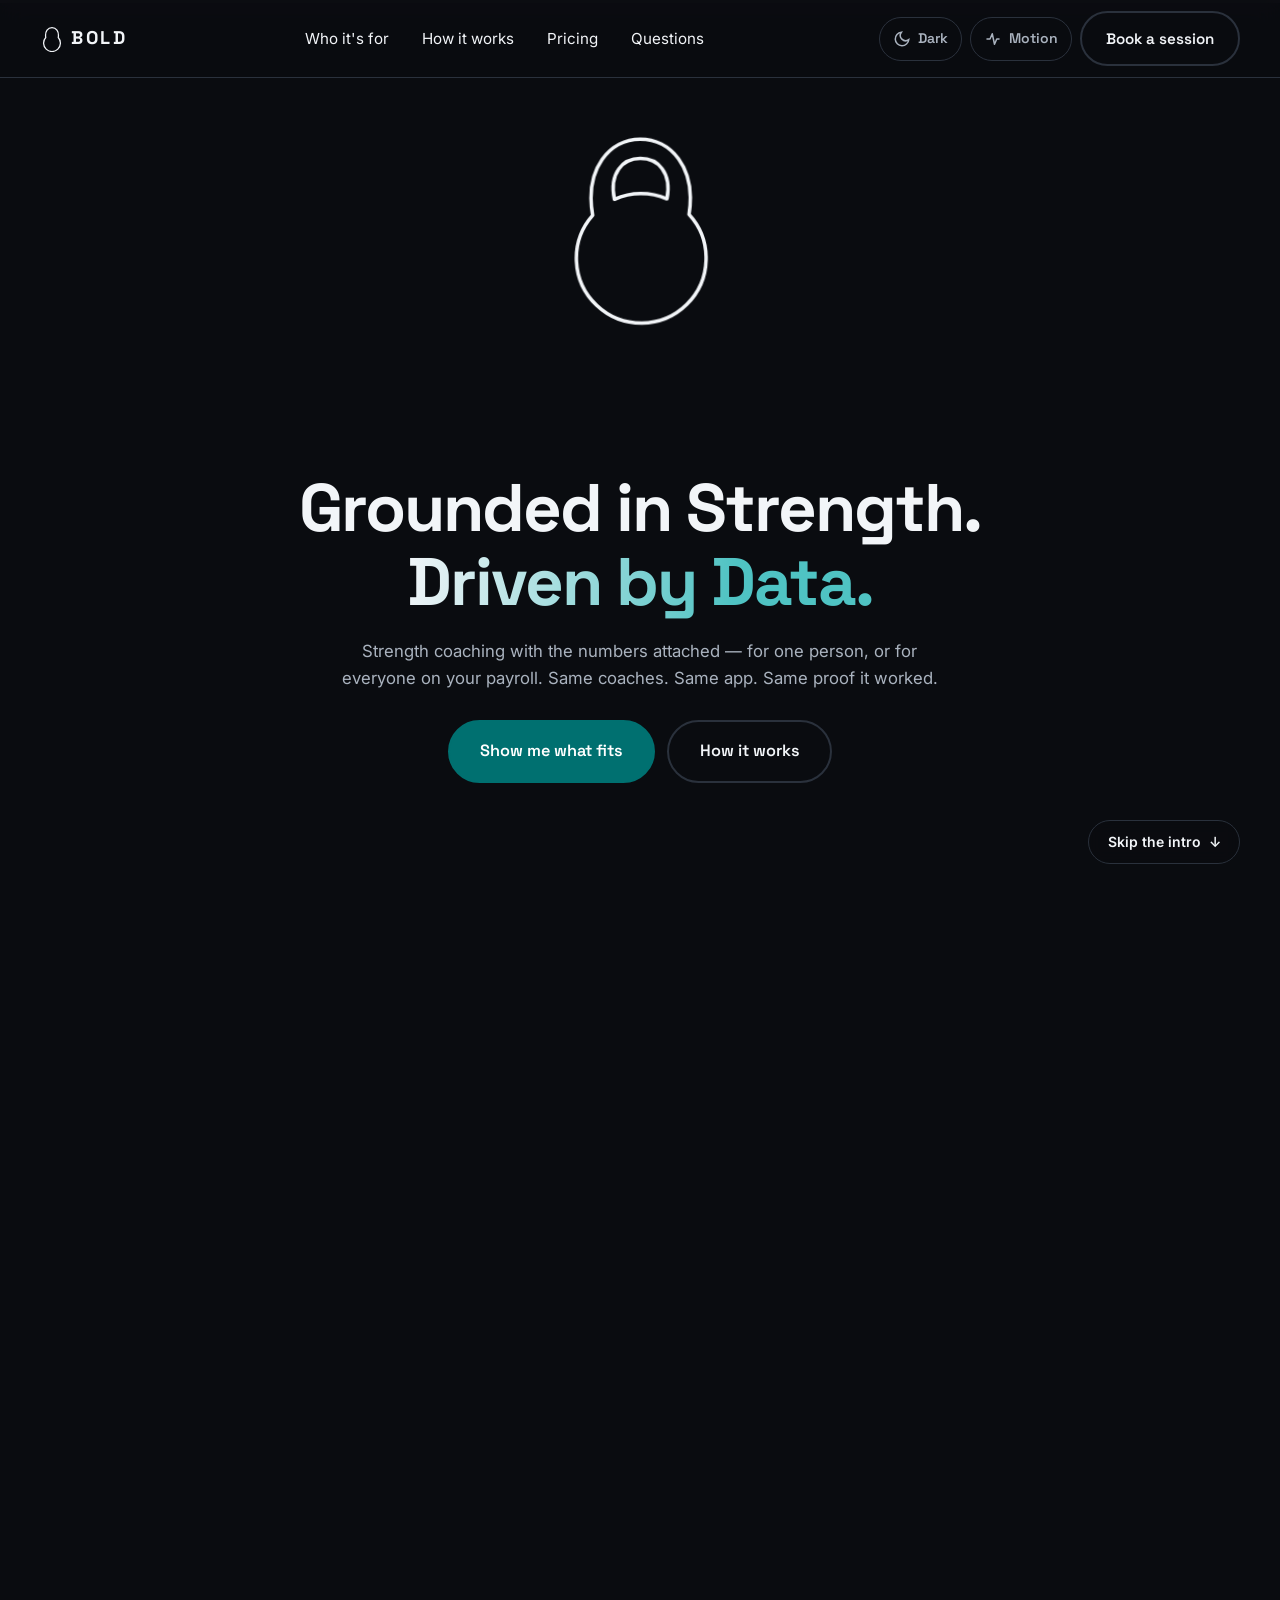
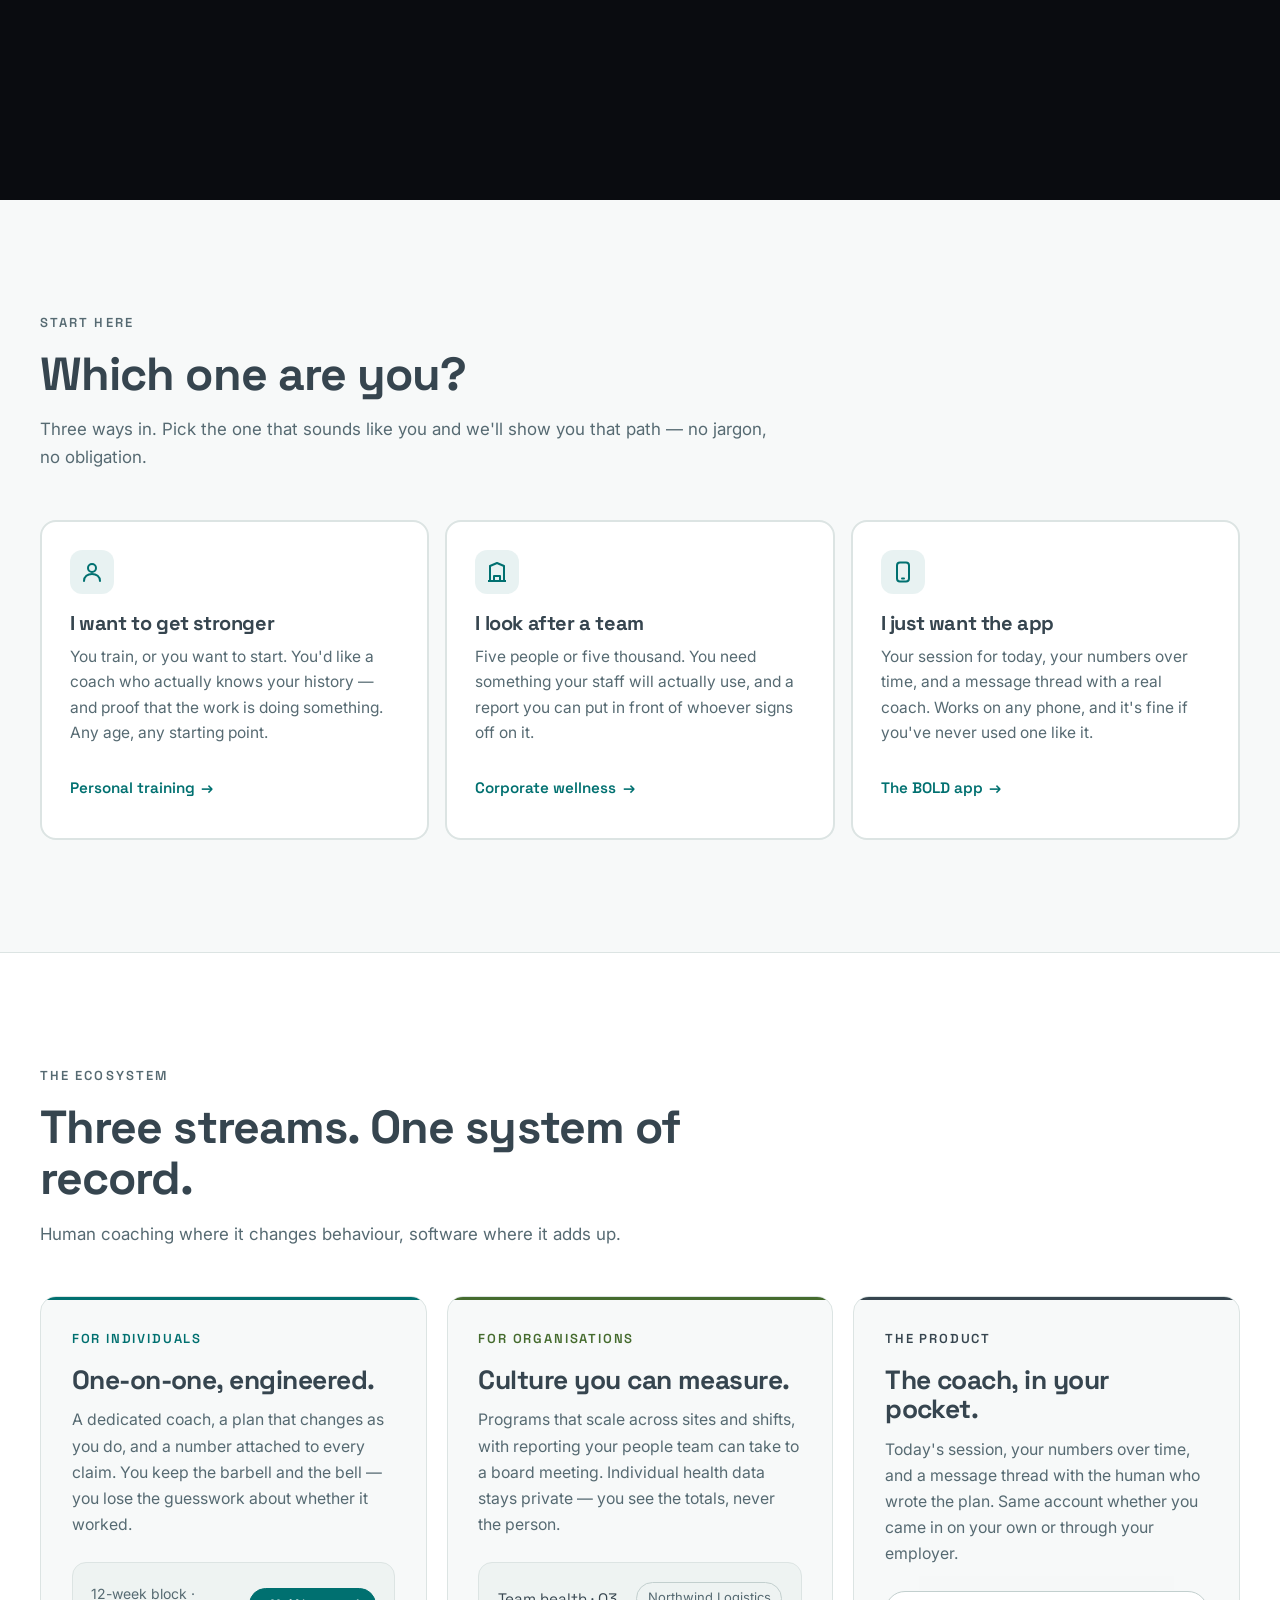
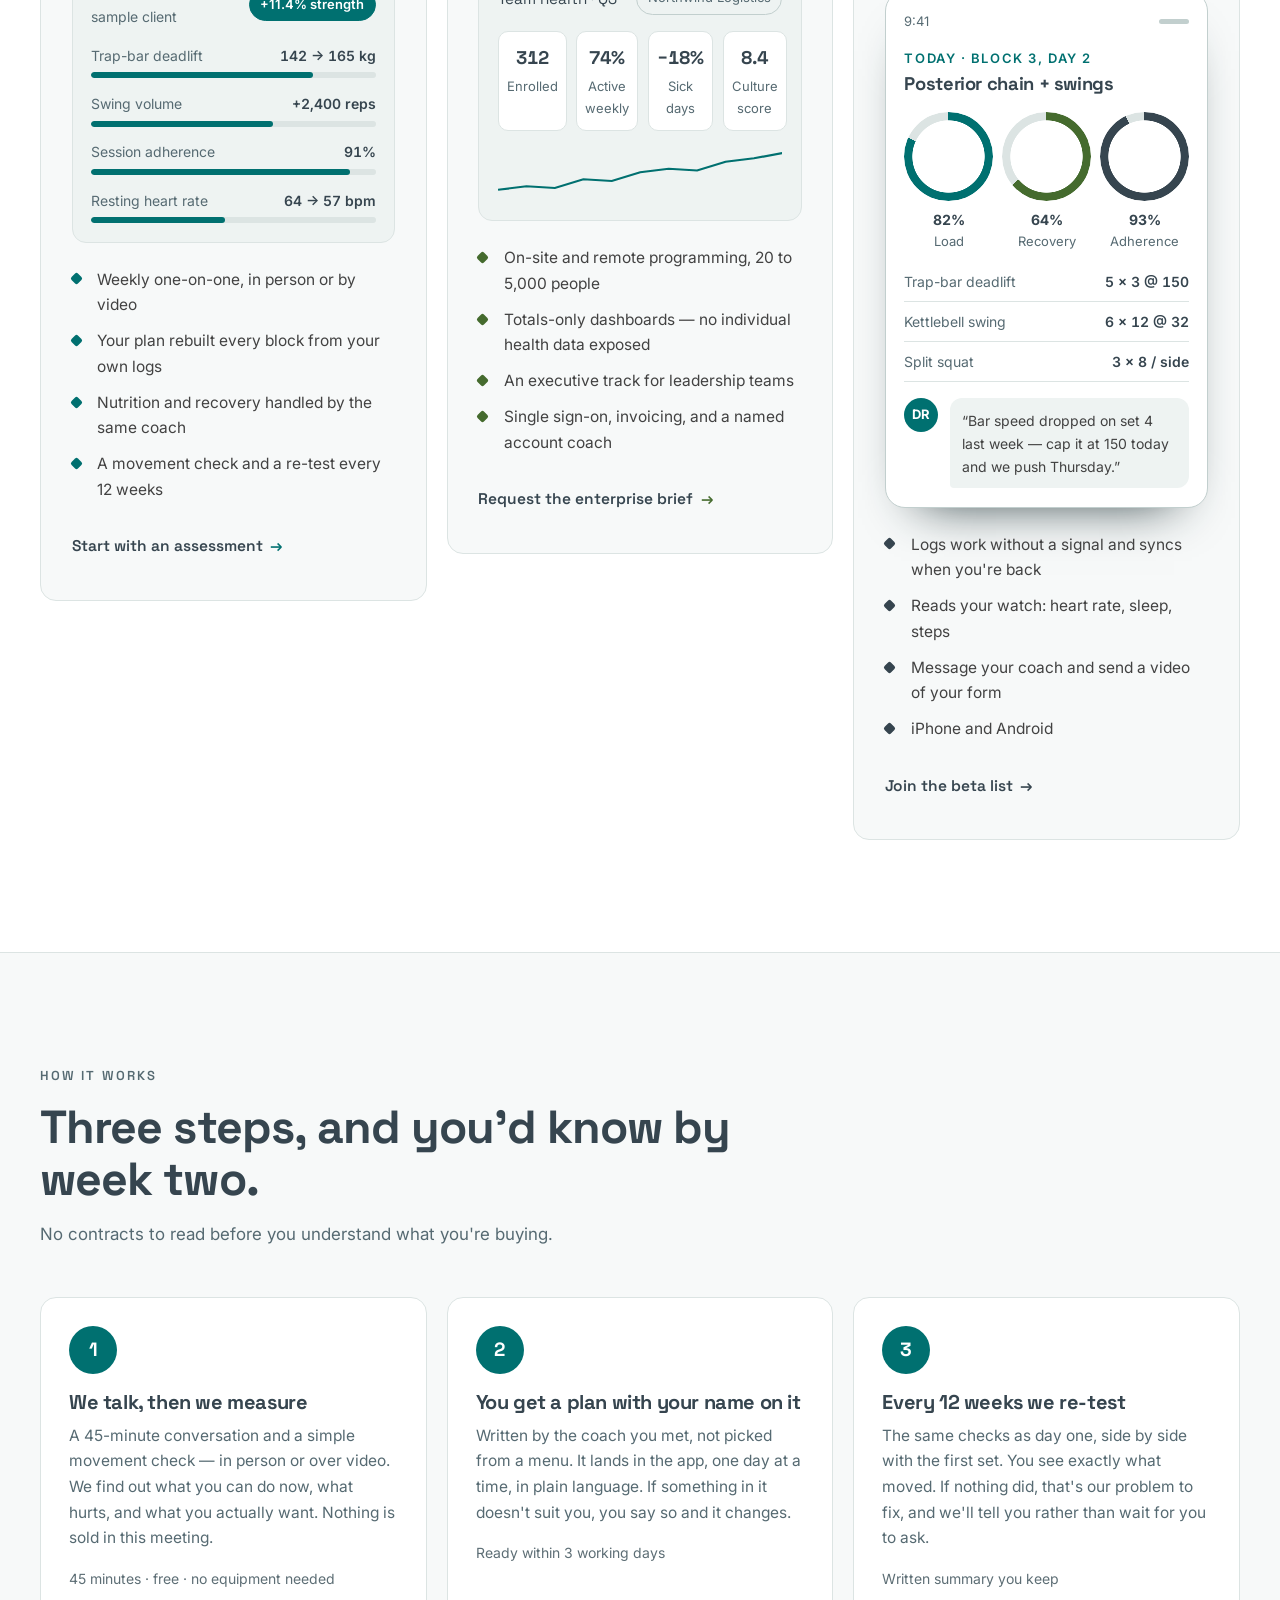
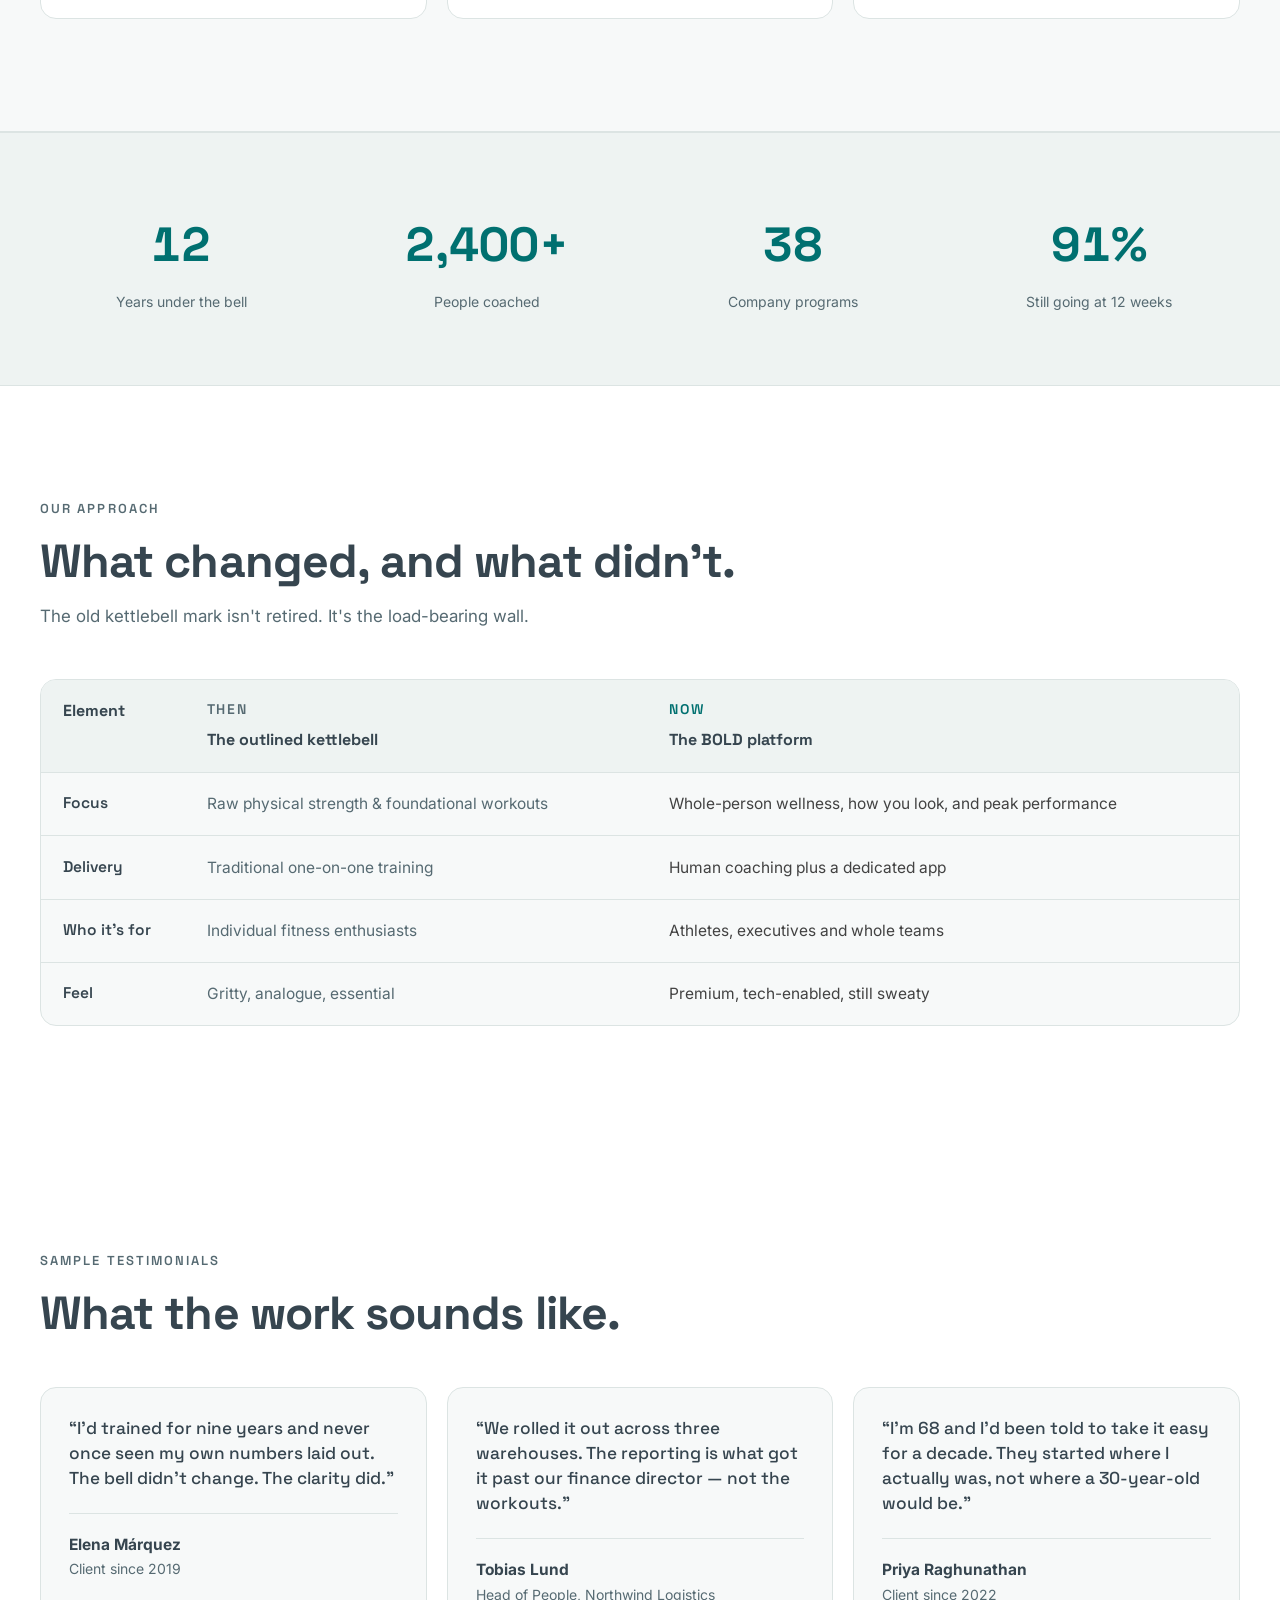
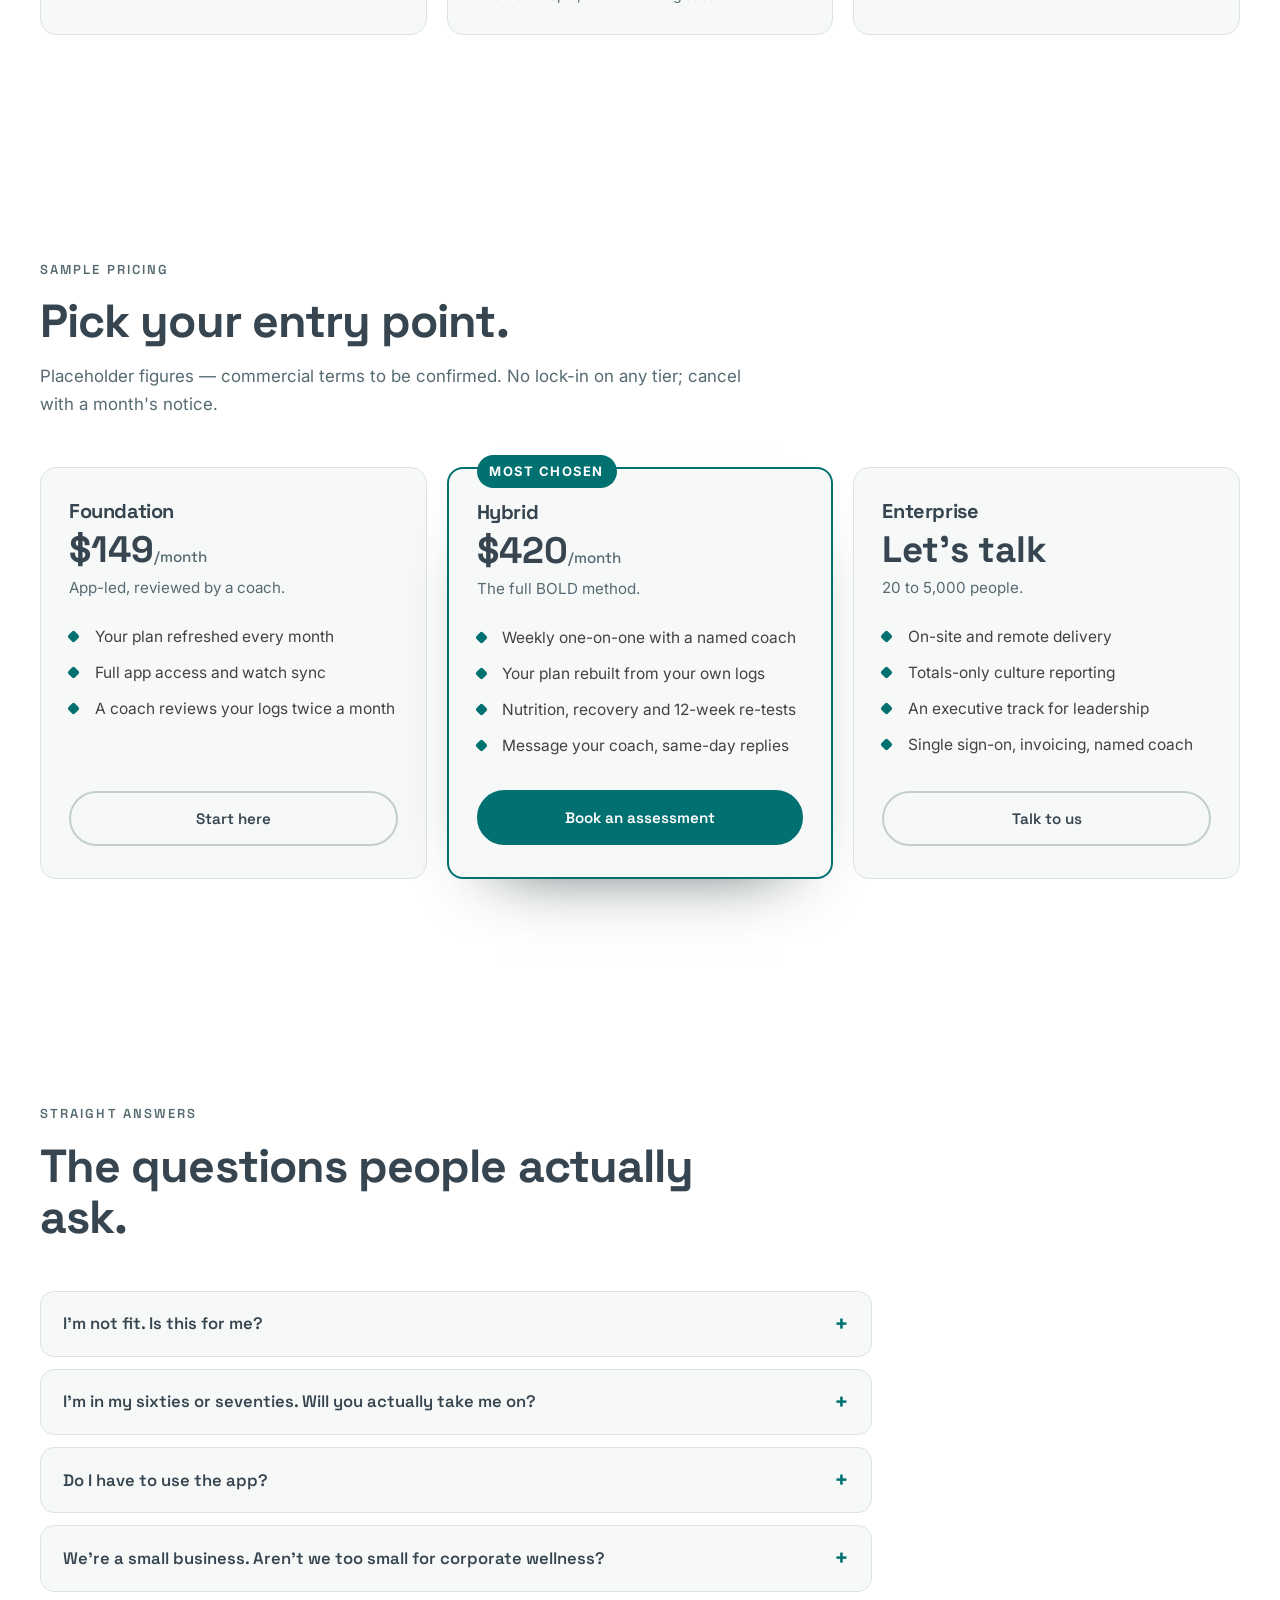
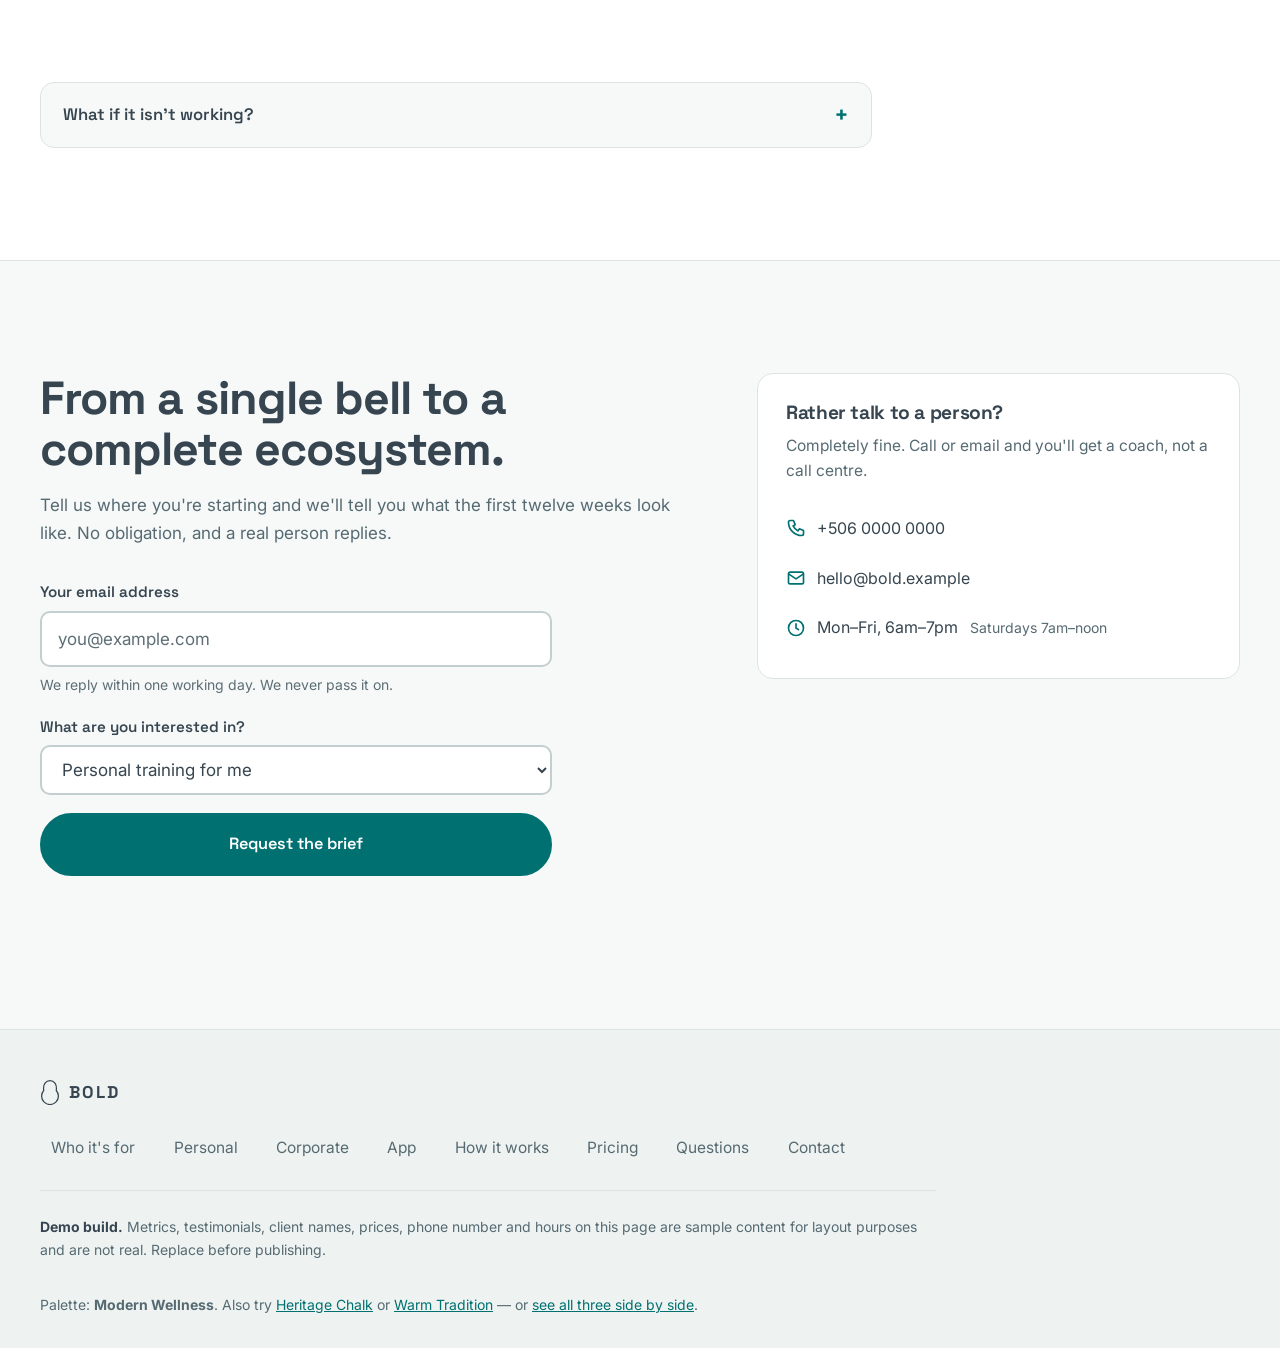
==== commit c1555b44: "Name the burst streams, and prototype a two-bell collision variant Streams: the three lines fanning " ====
--- a/index.html
+++ b/index.html
@@ -136,6 +136,15 @@
       <p class="hook" data-hook="0">Every motion begins with momentum.</p>
       <p class="hook" data-hook="1">Iron built the foundation.<br>Intelligence scales the results.</p>
       <p class="hook" data-hook="2">From a single bell to a complete ecosystem.<br><strong>Welcome to BOLD.</strong></p>
+    </div>
+
+    <!-- named the instant each stream's line arrives — same three names
+         the pillars section below uses, so this is a real fork, not three
+         unlabeled squiggles -->
+    <div class="stream-labels" aria-hidden="true">
+      <span class="stream-label" data-stream="0">For individuals</span>
+      <span class="stream-label" data-stream="1">The product</span>
+      <span class="stream-label" data-stream="2">For organisations</span>
     </div>
 
     <!-- the headline never leaves: it shrinks into this rail -->
--- a/css/styles.css
+++ b/css/styles.css
@@ -196,6 +196,19 @@
 }
 .streams{position:absolute;inset:0;width:100%;height:100%;opacity:0;pointer-events:none}
 .streams__path{stroke-dasharray:1;stroke-dashoffset:1;filter:drop-shadow(0 0 10px rgba(var(--swing-trail),.7))}
+
+/* Where each stream actually goes — named the moment its line arrives,
+   in the exact words the pillars section below uses for the same three
+   things, so the burst reads as a fork into real destinations. */
+.stream-label{
+  position:absolute;top:76%;transform:translate(-50%,-50%);
+  font-family:var(--font-display);font-weight:700;font-size:var(--fs-small);
+  letter-spacing:.02em;color:var(--stage-fg);opacity:0;white-space:nowrap;
+  text-shadow:0 2px 20px rgba(0,0,0,.9);pointer-events:none;
+}
+.stream-label[data-stream="0"]{left:15%}
+.stream-label[data-stream="1"]{left:50.5%}
+.stream-label[data-stream="2"]{left:85.5%}
 
 /* ============================================================
    REDUCED-MOTION TWIN
